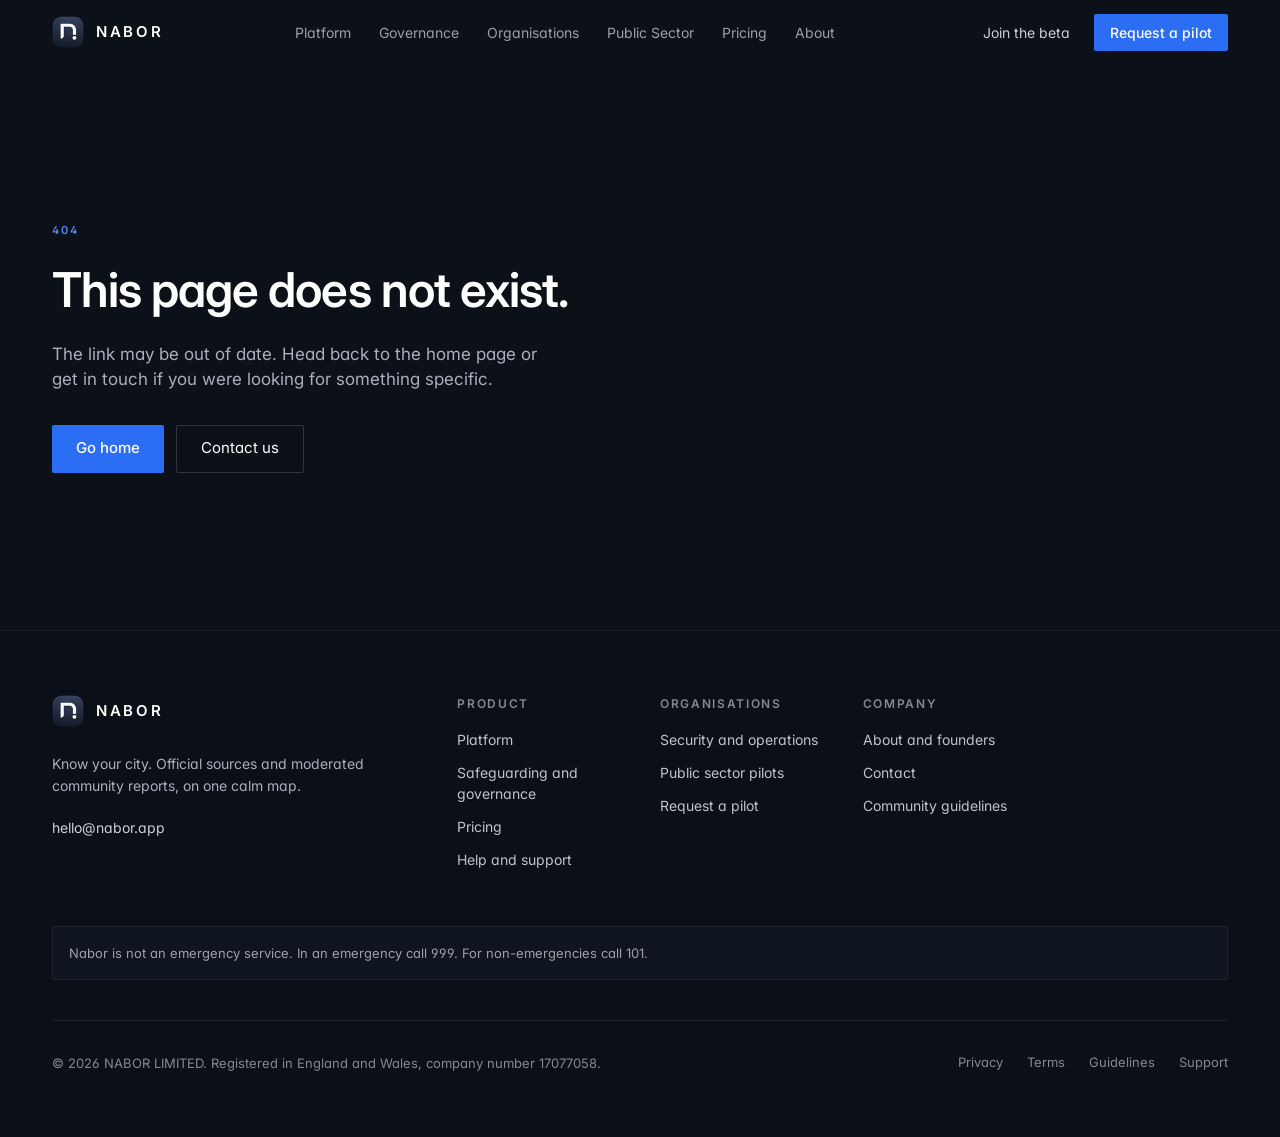
==== index.html @ 68f24651 "Publish site 2026-10-27T19:50Z from nabor-city 1249fc4" ====
<!DOCTYPE html>
<html lang="en-GB" class="dark">
  <head>
    <meta charset="UTF-8" />
    <meta name="viewport" content="width=device-width, initial-scale=1.0, viewport-fit=cover" />
    <meta name="theme-color" content="#0B0F17" />
    <title>Nabor | Know Your City</title>
    <meta name="description" content="Nabor brings official London sources and moderated community reports into one calm, location-based map, with the source and status of every incident shown." />
    <link rel="canonical" href="https://nabor.app/" />

    <meta property="og:site_name" content="Nabor" />
    <meta property="og:title" content="Nabor | Know Your City" />
    <meta property="og:description" content="What is happening near you, from sources you can check. Launching in London." />
    <meta property="og:type" content="website" />
    <meta property="og:url" content="https://nabor.app/" />
    <meta property="og:image" content="https://nabor.app/opengraph.jpg" />
    <meta property="og:image:width" content="1200" />
    <meta property="og:image:height" content="630" />
    <meta property="og:locale" content="en_GB" />
    <meta name="twitter:card" content="summary_large_image" />
    <meta name="twitter:title" content="Nabor | Know Your City" />
    <meta name="twitter:description" content="What is happening near you, from sources you can check. Launching in London." />
    <meta name="twitter:image" content="https://nabor.app/opengraph.jpg" />

    <link rel="icon" type="image/png" href="/favicon.png" />
    <link rel="apple-touch-icon" href="/apple-touch-icon.png" />
    <link rel="preconnect" href="https://fonts.googleapis.com" />
    <link rel="preconnect" href="https://fonts.gstatic.com" crossorigin />
    <link href="https://fonts.googleapis.com/css2?family=Inter:wght@300;400;500;600;700&display=swap" rel="stylesheet" />
    <link rel="preload" as="image" href="/images/hero-2400.webp" type="image/webp" media="(min-width: 1024px)" />
    <link rel="preload" as="image" href="/images/hero-1280.webp" type="image/webp" media="(max-width: 1023px)" />
    <script type="application/ld+json">
      {
        "@context": "https://schema.org",
        "@type": "Organization",
        "name": "NABOR LIMITED",
        "alternateName": "Nabor",
        "url": "https://nabor.app/",
        "logo": "https://nabor.app/images/logo-512.png",
        "email": "hello@nabor.app",
        "address": { "@type": "PostalAddress", "addressCountry": "GB" }
      }
    </script>
    <script type="module" crossorigin src="/assets/index-B4WLYicF.js"></script>
    <link rel="stylesheet" crossorigin href="/assets/index-CmeG91Sp.css">
  </head>
  <body>
    <div id="root"></div>
    <noscript>Nabor needs JavaScript to display this site. Contact us at hello@nabor.app.</noscript>
  </body>
</html>
---- assets/index-CmeG91Sp.css ----
@layer properties{@supports (((-webkit-hyphens:none)) and (not (margin-trim:inline))) or ((-moz-orient:inline) and (not (color:rgb(from red r g b)))){*,:before,:after,::backdrop{--tw-translate-x:0;--tw-translate-y:0;--tw-translate-z:0;--tw-rotate-x:initial;--tw-rotate-y:initial;--tw-rotate-z:initial;--tw-skew-x:initial;--tw-skew-y:initial;--tw-scroll-snap-strictness:proximity;--tw-space-y-reverse:0;--tw-space-x-reverse:0;--tw-divide-y-reverse:0;--tw-border-style:solid;--tw-gradient-position:initial;--tw-gradient-from:#0000;--tw-gradient-via:#0000;--tw-gradient-to:#0000;--tw-gradient-stops:initial;--tw-gradient-via-stops:initial;--tw-gradient-from-position:0%;--tw-gradient-via-position:50%;--tw-gradient-to-position:100%;--tw-leading:initial;--tw-font-weight:initial;--tw-tracking:initial;--tw-ordinal:initial;--tw-slashed-zero:initial;--tw-numeric-figure:initial;--tw-numeric-spacing:initial;--tw-numeric-fraction:initial;--tw-shadow:0 0 #0000;--tw-shadow-color:initial;--tw-shadow-alpha:100%;--tw-inset-shadow:0 0 #0000;--tw-inset-shadow-color:initial;--tw-inset-shadow-alpha:100%;--tw-ring-color:initial;--tw-ring-shadow:0 0 #0000;--tw-inset-ring-color:initial;--tw-inset-ring-shadow:0 0 #0000;--tw-ring-inset:initial;--tw-ring-offset-width:0px;--tw-ring-offset-color:#fff;--tw-ring-offset-shadow:0 0 #0000;--tw-outline-style:solid;--tw-blur:initial;--tw-brightness:initial;--tw-contrast:initial;--tw-grayscale:initial;--tw-hue-rotate:initial;--tw-invert:initial;--tw-opacity:initial;--tw-saturate:initial;--tw-sepia:initial;--tw-drop-shadow:initial;--tw-drop-shadow-color:initial;--tw-drop-shadow-alpha:100%;--tw-drop-shadow-size:initial;--tw-backdrop-blur:initial;--tw-backdrop-brightness:initial;--tw-backdrop-contrast:initial;--tw-backdrop-grayscale:initial;--tw-backdrop-hue-rotate:initial;--tw-backdrop-invert:initial;--tw-backdrop-opacity:initial;--tw-backdrop-saturate:initial;--tw-backdrop-sepia:initial;--tw-duration:initial;--tw-ease:initial;--tw-content:"";--tw-animation-delay:0s;--tw-animation-direction:normal;--tw-animation-duration:initial;--tw-animation-fill-mode:none;--tw-animation-iteration-count:1;--tw-enter-blur:0;--tw-enter-opacity:1;--tw-enter-rotate:0;--tw-enter-scale:1;--tw-enter-translate-x:0;--tw-enter-translate-y:0;--tw-exit-blur:0;--tw-exit-opacity:1;--tw-exit-rotate:0;--tw-exit-scale:1;--tw-exit-translate-x:0;--tw-exit-translate-y:0}}}@layer theme{:root,:host{--font-sans:ui-sans-serif,system-ui,sans-serif,"Apple Color Emoji","Segoe UI Emoji","Segoe UI Symbol","Noto Color Emoji";--font-mono:ui-monospace,SFMono-Regular,Menlo,Monaco,Consolas,"Liberation Mono","Courier New",monospace;--color-red-50:oklch(97.1% .013 17.38);--color-red-300:oklch(80.8% .114 19.571);--color-red-400:oklch(70.4% .191 22.216);--color-red-600:oklch(57.7% .245 27.325);--color-black:#000;--color-white:#fff;--spacing:.25rem;--container-xs:20rem;--container-sm:24rem;--container-lg:32rem;--container-xl:36rem;--container-2xl:42rem;--container-3xl:48rem;--text-xs:.75rem;--text-xs--line-height:calc(1/.75);--text-sm:.875rem;--text-sm--line-height:calc(1.25/.875);--text-base:1rem;--text-base--line-height: 1.5 ;--text-lg:1.125rem;--text-lg--line-height:calc(1.75/1.125);--font-weight-normal:400;--font-weight-medium:500;--font-weight-semibold:600;--tracking-tight:-.025em;--tracking-widest:.1em;--leading-snug:1.375;--leading-normal:1.5;--leading-relaxed:1.625;--ease-in-out:cubic-bezier(.4,0,.2,1);--animate-spin:spin 1s linear infinite;--animate-pulse:pulse 2s cubic-bezier(.4,0,.6,1)infinite;--blur-md:12px;--blur-xl:24px;--aspect-video:16/9;--default-transition-duration:.15s;--default-transition-timing-function:cubic-bezier(.4,0,.2,1);--default-font-family:var(--font-sans);--default-mono-font-family:var(--font-mono);--radius:2px;--color-border:hsl(var(--border))}}@layer base{*,:after,:before,::backdrop{box-sizing:border-box;border:0 solid;margin:0;padding:0}::file-selector-button{box-sizing:border-box;border:0 solid;margin:0;padding:0}html,:host{-webkit-text-size-adjust:100%;tab-size:4;line-height:1.5;font-family:var(--default-font-family,ui-sans-serif,system-ui,sans-serif,"Apple Color Emoji","Segoe UI Emoji","Segoe UI Symbol","Noto Color Emoji");font-feature-settings:var(--default-font-feature-settings,normal);font-variation-settings:var(--default-font-variation-settings,normal);-webkit-tap-highlight-color:transparent}hr{height:0;color:inherit;border-top-width:1px}abbr:where([title]){-webkit-text-decoration:underline dotted;text-decoration:underline dotted}h1,h2,h3,h4,h5,h6{font-size:inherit;font-weight:inherit}a{color:inherit;-webkit-text-decoration:inherit;text-decoration:inherit}b,strong{font-weight:bolder}code,kbd,samp,pre{font-family:var(--default-mono-font-family,ui-monospace,SFMono-Regular,Menlo,Monaco,Consolas,"Liberation Mono","Courier New",monospace);font-feature-settings:var(--default-mono-font-feature-settings,normal);font-variation-settings:var(--default-mono-font-variation-settings,normal);font-size:1em}small{font-size:80%}sub,sup{vertical-align:baseline;font-size:75%;line-height:0;position:relative}sub{bottom:-.25em}sup{top:-.5em}table{text-indent:0;border-color:inherit;border-collapse:collapse}:-moz-focusring{outline:auto}progress{vertical-align:baseline}summary{display:list-item}ol,ul,menu{list-style:none}img,svg,video,canvas,audio,iframe,embed,object{vertical-align:middle;display:block}img,video{max-width:100%;height:auto}button,input,select,optgroup,textarea{font:inherit;font-feature-settings:inherit;font-variation-settings:inherit;letter-spacing:inherit;color:inherit;opacity:1;background-color:#0000;border-radius:0}::file-selector-button{font:inherit;font-feature-settings:inherit;font-variation-settings:inherit;letter-spacing:inherit;color:inherit;opacity:1;background-color:#0000;border-radius:0}:where(select:is([multiple],[size])) optgroup{font-weight:bolder}:where(select:is([multiple],[size])) optgroup option{padding-inline-start:20px}::file-selector-button{margin-inline-end:4px}::placeholder{opacity:1}@supports (not ((-webkit-appearance:-apple-pay-button))) or (contain-intrinsic-size:1px){::placeholder{color:currentColor}@supports (color:color-mix(in lab,red,red)){::placeholder{color:color-mix(in oklab,currentcolor 50%,transparent)}}}textarea{resize:vertical}::-webkit-search-decoration{-webkit-appearance:none}::-webkit-date-and-time-value{min-height:1lh;text-align:inherit}::-webkit-datetime-edit{display:inline-flex}::-webkit-datetime-edit-fields-wrapper{padding:0}::-webkit-datetime-edit{padding-block:0}::-webkit-datetime-edit-year-field{padding-block:0}::-webkit-datetime-edit-month-field{padding-block:0}::-webkit-datetime-edit-day-field{padding-block:0}::-webkit-datetime-edit-hour-field{padding-block:0}::-webkit-datetime-edit-minute-field{padding-block:0}::-webkit-datetime-edit-second-field{padding-block:0}::-webkit-datetime-edit-millisecond-field{padding-block:0}::-webkit-datetime-edit-meridiem-field{padding-block:0}::-webkit-calendar-picker-indicator{line-height:1}:-moz-ui-invalid{box-shadow:none}button,input:where([type=button],[type=reset],[type=submit]){appearance:button}::file-selector-button{appearance:button}::-webkit-inner-spin-button{height:auto}::-webkit-outer-spin-button{height:auto}[hidden]:where(:not([hidden=until-found])){display:none!important}:root{--background:220 35% 7%;--foreground:0 0% 100%;--card:220 39% 12%;--card-foreground:0 0% 100%;--popover:220 39% 12%;--popover-foreground:0 0% 100%;--primary:220 89% 56%;--primary-foreground:0 0% 100%;--secondary:220 20% 18%;--secondary-foreground:0 0% 100%;--muted:220 20% 18%;--muted-foreground:220 14% 70%;--accent:220 20% 18%;--accent-foreground:0 0% 100%;--destructive:0 62.8% 30.6%;--destructive-foreground:0 0% 100%;--border:220 20% 18%;--input:220 20% 18%;--ring:220 89% 53%;--radius:2px}.dark{--background:220 35% 7%;--foreground:0 0% 100%;--card:220 39% 12%;--card-foreground:0 0% 100%;--popover:220 39% 12%;--popover-foreground:0 0% 100%;--primary:220 89% 56%;--primary-foreground:0 0% 100%;--secondary:220 20% 18%;--secondary-foreground:0 0% 100%;--muted:220 20% 18%;--muted-foreground:220 14% 70%;--accent:220 20% 18%;--accent-foreground:0 0% 100%;--destructive:0 62.8% 30.6%;--destructive-foreground:0 0% 100%;--border:220 20% 18%;--input:220 20% 18%;--ring:220 89% 53%}*{border-color:hsl(var(--border))}body{background-color:hsl(var(--background));font-family:var(--font-sans);color:hsl(var(--foreground));-webkit-font-smoothing:antialiased;-moz-osx-font-smoothing:grayscale;font-family:Inter,-apple-system,BlinkMacSystemFont,Segoe UI,Roboto,Helvetica,Arial,sans-serif}html{scroll-behavior:smooth;-webkit-text-size-adjust:100%}body{font-feature-settings:"cv11","ss01";text-rendering:optimizeLegibility}::selection{color:#fff;background:#4c8df659}:focus-visible{outline-offset:2px;outline:2px solid #4c8df6}h1,h2,h3{letter-spacing:-.02em}@media(prefers-reduced-motion:reduce){html{scroll-behavior:auto}*,:before,:after{transition-duration:.01ms!important;animation-duration:.01ms!important}}}@layer components{.shell{width:100%;max-width:1240px;margin-inline:auto;padding-inline:20px}@media(min-width:768px){.shell{padding-inline:32px}}.eyebrow{letter-spacing:.16em;text-transform:uppercase;color:#4c8df6;font-size:11px;font-weight:600;line-height:16px}.hairline{border-color:#ffffff12}.prose-legal{color:#b3bac6;font-size:15px;line-height:1.75}.prose-legal h2{color:#fff;margin-top:48px;margin-bottom:12px;scroll-margin-top:96px;font-size:20px;font-weight:600;line-height:28px}.prose-legal h3{color:#fff;margin-top:28px;margin-bottom:8px;font-size:16px;font-weight:600}.prose-legal p{margin-bottom:14px}.prose-legal ul{margin-bottom:14px;padding-left:20px;list-style:outside}.prose-legal ol{margin-bottom:14px;padding-left:20px;list-style:decimal}.prose-legal li{margin-bottom:6px;padding-left:2px}.prose-legal a{color:#7faeff;text-underline-offset:3px;text-decoration:underline}.prose-legal strong{color:#fff;font-weight:600}.prose-legal table{border-collapse:collapse;width:100%;margin:8px 0 20px;font-size:14px}.prose-legal th,.prose-legal td{text-align:left;vertical-align:top;border:1px solid #ffffff14;padding:10px 12px}.prose-legal th{color:#fff;background:#121a2a;font-weight:600}.prose-legal .not-prose p{margin-bottom:0}}@layer utilities{.\@container\/field-group{container:field-group/inline-size}.pointer-events-auto{pointer-events:auto}.pointer-events-none{pointer-events:none}.invisible{visibility:hidden}.visible{visibility:visible}.sr-only{clip-path:inset(50%);white-space:nowrap;border-width:0;width:1px;height:1px;margin:-1px;padding:0;position:absolute;overflow:hidden}.absolute{position:absolute}.fixed{position:fixed}.relative{position:relative}.static{position:static}.sticky{position:sticky}.inset-0{inset:calc(var(--spacing)*0)}.inset-x-0{inset-inline:calc(var(--spacing)*0)}.inset-y-0{inset-block:calc(var(--spacing)*0)}.-top-12{top:calc(var(--spacing)*-12)}.top-0{top:calc(var(--spacing)*0)}.top-1\.5{top:calc(var(--spacing)*1.5)}.top-1\/2{top:50%}.top-2{top:calc(var(--spacing)*2)}.top-3\.5{top:calc(var(--spacing)*3.5)}.top-4{top:calc(var(--spacing)*4)}.top-16{top:calc(var(--spacing)*16)}.top-24{top:calc(var(--spacing)*24)}.top-\[1px\]{top:1px}.top-\[50\%\]{top:50%}.top-\[60\%\]{top:60%}.top-full{top:100%}.-right-12{right:calc(var(--spacing)*-12)}.right-0{right:calc(var(--spacing)*0)}.right-1{right:calc(var(--spacing)*1)}.right-2{right:calc(var(--spacing)*2)}.right-3{right:calc(var(--spacing)*3)}.right-4{right:calc(var(--spacing)*4)}.-bottom-12{bottom:calc(var(--spacing)*-12)}.bottom-0{bottom:calc(var(--spacing)*0)}.-left-12{left:calc(var(--spacing)*-12)}.left-0{left:calc(var(--spacing)*0)}.left-1\/2{left:50%}.left-2{left:calc(var(--spacing)*2)}.left-\[50\%\]{left:50%}.z-10{z-index:10}.z-20{z-index:20}.z-50{z-index:50}.z-\[1\]{z-index:1}.z-\[100\]{z-index:100}.order-first{order:-9999}.order-last{order:9999}.col-span-2{grid-column:span 2/span 2}.\!m-0{margin:calc(var(--spacing)*0)!important}.-mx-1{margin-inline:calc(var(--spacing)*-1)}.-mx-5{margin-inline:calc(var(--spacing)*-5)}.mx-2{margin-inline:calc(var(--spacing)*2)}.mx-3\.5{margin-inline:calc(var(--spacing)*3.5)}.mx-auto{margin-inline:auto}.-my-2{margin-block:calc(var(--spacing)*-2)}.my-0{margin-block:calc(var(--spacing)*0)}.my-0\.5{margin-block:calc(var(--spacing)*.5)}.my-1{margin-block:calc(var(--spacing)*1)}.-mt-4{margin-top:calc(var(--spacing)*-4)}.mt-0\.5{margin-top:calc(var(--spacing)*.5)}.mt-1{margin-top:calc(var(--spacing)*1)}.mt-1\.5{margin-top:calc(var(--spacing)*1.5)}.mt-2{margin-top:calc(var(--spacing)*2)}.mt-3{margin-top:calc(var(--spacing)*3)}.mt-4{margin-top:calc(var(--spacing)*4)}.mt-5{margin-top:calc(var(--spacing)*5)}.mt-6{margin-top:calc(var(--spacing)*6)}.mt-7{margin-top:calc(var(--spacing)*7)}.mt-8{margin-top:calc(var(--spacing)*8)}.mt-9{margin-top:calc(var(--spacing)*9)}.mt-10{margin-top:calc(var(--spacing)*10)}.mt-12{margin-top:calc(var(--spacing)*12)}.mt-14{margin-top:calc(var(--spacing)*14)}.mt-16{margin-top:calc(var(--spacing)*16)}.mt-24{margin-top:calc(var(--spacing)*24)}.mt-\[10px\]{margin-top:10px}.mt-auto{margin-top:auto}.-mr-2{margin-right:calc(var(--spacing)*-2)}.mr-2{margin-right:calc(var(--spacing)*2)}.mb-1{margin-bottom:calc(var(--spacing)*1)}.mb-2{margin-bottom:calc(var(--spacing)*2)}.mb-3{margin-bottom:calc(var(--spacing)*3)}.mb-4{margin-bottom:calc(var(--spacing)*4)}.mb-5{margin-bottom:calc(var(--spacing)*5)}.mb-10{margin-bottom:calc(var(--spacing)*10)}.-ml-4{margin-left:calc(var(--spacing)*-4)}.-ml-px{margin-left:-1px}.ml-1{margin-left:calc(var(--spacing)*1)}.ml-4{margin-left:calc(var(--spacing)*4)}.ml-auto{margin-left:auto}.line-clamp-2{-webkit-line-clamp:2;-webkit-box-orient:vertical;display:-webkit-box;overflow:hidden}.block{display:block}.flex{display:flex}.grid{display:grid}.hidden{display:none}.inline-block{display:inline-block}.inline-flex{display:inline-flex}.table{display:table}.aspect-\[4\/5\]{aspect-ratio:4/5}.aspect-\[5\/4\]{aspect-ratio:5/4}.aspect-square{aspect-ratio:1}.aspect-video{aspect-ratio:var(--aspect-video)}.size-4{width:calc(var(--spacing)*4);height:calc(var(--spacing)*4)}.size-6{width:calc(var(--spacing)*6);height:calc(var(--spacing)*6)}.size-8{width:calc(var(--spacing)*8);height:calc(var(--spacing)*8)}.size-10{width:calc(var(--spacing)*10);height:calc(var(--spacing)*10)}.size-\[--cell-size\]{width:--cell-size;height:--cell-size}.h-1\.5{height:calc(var(--spacing)*1.5)}.h-1\/3{height:33.3333%}.h-2{height:calc(var(--spacing)*2)}.h-2\.5{height:calc(var(--spacing)*2.5)}.h-3{height:calc(var(--spacing)*3)}.h-3\.5{height:calc(var(--spacing)*3.5)}.h-4{height:calc(var(--spacing)*4)}.h-5{height:calc(var(--spacing)*5)}.h-6{height:calc(var(--spacing)*6)}.h-7{height:calc(var(--spacing)*7)}.h-8{height:calc(var(--spacing)*8)}.h-9{height:calc(var(--spacing)*9)}.h-10{height:calc(var(--spacing)*10)}.h-12{height:calc(var(--spacing)*12)}.h-16{height:calc(var(--spacing)*16)}.h-24{height:calc(var(--spacing)*24)}.h-\[--cell-size\]{height:--cell-size}.h-\[1px\]{height:1px}.h-\[40\%\]{height:40%}.h-\[720px\]{height:720px}.h-\[var\(--radix-navigation-menu-viewport-height\)\]{height:var(--radix-navigation-menu-viewport-height)}.h-\[var\(--radix-select-trigger-height\)\]{height:var(--radix-select-trigger-height)}.h-auto{height:auto}.h-full{height:100%}.h-px{height:1px}.h-svh{height:100svh}.max-h-\[--radix-context-menu-content-available-height\]{max-height:--radix-context-menu-content-available-height}.max-h-\[--radix-select-content-available-height\]{max-height:--radix-select-content-available-height}.max-h-\[300px\]{max-height:300px}.max-h-\[var\(--radix-dropdown-menu-content-available-height\)\]{max-height:var(--radix-dropdown-menu-content-available-height)}.max-h-screen{max-height:100vh}.min-h-0{min-height:calc(var(--spacing)*0)}.min-h-8{min-height:calc(var(--spacing)*8)}.min-h-9{min-height:calc(var(--spacing)*9)}.min-h-10{min-height:calc(var(--spacing)*10)}.min-h-\[60px\]{min-height:60px}.min-h-\[70vh\]{min-height:70vh}.min-h-screen{min-height:100vh}.min-h-svh{min-height:100svh}.w-0{width:calc(var(--spacing)*0)}.w-1{width:calc(var(--spacing)*1)}.w-1\.5{width:calc(var(--spacing)*1.5)}.w-2{width:calc(var(--spacing)*2)}.w-2\.5{width:calc(var(--spacing)*2.5)}.w-3{width:calc(var(--spacing)*3)}.w-3\.5{width:calc(var(--spacing)*3.5)}.w-3\/4{width:75%}.w-4{width:calc(var(--spacing)*4)}.w-5{width:calc(var(--spacing)*5)}.w-6{width:calc(var(--spacing)*6)}.w-7{width:calc(var(--spacing)*7)}.w-8{width:calc(var(--spacing)*8)}.w-9{width:calc(var(--spacing)*9)}.w-10{width:calc(var(--spacing)*10)}.w-40{width:calc(var(--spacing)*40)}.w-64{width:calc(var(--spacing)*64)}.w-72{width:calc(var(--spacing)*72)}.w-\[--cell-size\]{width:--cell-size}.w-\[1px\]{width:1px}.w-\[72\%\]{width:72%}.w-\[100px\]{width:100px}.w-\[var\(--sidebar-width\)\]{width:var(--sidebar-width)}.w-auto{width:auto}.w-fit{width:fit-content}.w-full{width:100%}.w-max{width:max-content}.w-px{width:1px}.max-w-2xl{max-width:var(--container-2xl)}.max-w-3xl{max-width:var(--container-3xl)}.max-w-\[300px\]{max-width:300px}.max-w-\[420px\]{max-width:420px}.max-w-\[var\(--skeleton-width\)\]{max-width:var(--skeleton-width)}.max-w-lg{max-width:var(--container-lg)}.max-w-max{max-width:max-content}.max-w-sm{max-width:var(--container-sm)}.max-w-xl{max-width:var(--container-xl)}.max-w-xs{max-width:var(--container-xs)}.min-w-0{min-width:calc(var(--spacing)*0)}.min-w-5{min-width:calc(var(--spacing)*5)}.min-w-8{min-width:calc(var(--spacing)*8)}.min-w-9{min-width:calc(var(--spacing)*9)}.min-w-10{min-width:calc(var(--spacing)*10)}.min-w-\[--cell-size\]{min-width:--cell-size}.min-w-\[8rem\]{min-width:8rem}.min-w-\[12rem\]{min-width:12rem}.min-w-\[var\(--radix-select-trigger-width\)\]{min-width:var(--radix-select-trigger-width)}.flex-1{flex:1}.shrink-0{flex-shrink:0}.flex-grow,.grow{flex-grow:1}.grow-0{flex-grow:0}.basis-full{flex-basis:100%}.caption-bottom{caption-side:bottom}.border-collapse{border-collapse:collapse}.origin-\[--radix-context-menu-content-transform-origin\]{transform-origin:--radix-context-menu-content-transform-origin}.origin-\[--radix-dropdown-menu-content-transform-origin\]{transform-origin:--radix-dropdown-menu-content-transform-origin}.origin-\[--radix-hover-card-content-transform-origin\]{transform-origin:--radix-hover-card-content-transform-origin}.origin-\[--radix-menubar-content-transform-origin\]{transform-origin:--radix-menubar-content-transform-origin}.origin-\[--radix-popover-content-transform-origin\]{transform-origin:--radix-popover-content-transform-origin}.origin-\[--radix-select-content-transform-origin\]{transform-origin:--radix-select-content-transform-origin}.origin-\[--radix-tooltip-content-transform-origin\]{transform-origin:--radix-tooltip-content-transform-origin}.-translate-x-1\/2{--tw-translate-x: -50% ;translate:var(--tw-translate-x)var(--tw-translate-y)}.-translate-x-px{--tw-translate-x:-1px;translate:var(--tw-translate-x)var(--tw-translate-y)}.translate-x-\[-50\%\]{--tw-translate-x:-50%;translate:var(--tw-translate-x)var(--tw-translate-y)}.translate-x-px{--tw-translate-x:1px;translate:var(--tw-translate-x)var(--tw-translate-y)}.-translate-y-1\/2{--tw-translate-y: -50% ;translate:var(--tw-translate-x)var(--tw-translate-y)}.translate-y-\[-50\%\]{--tw-translate-y:-50%;translate:var(--tw-translate-x)var(--tw-translate-y)}.rotate-45{rotate:45deg}.rotate-90{rotate:90deg}.transform{transform:var(--tw-rotate-x,)var(--tw-rotate-y,)var(--tw-rotate-z,)var(--tw-skew-x,)var(--tw-skew-y,)}.animate-caret-blink{animation:1.25s ease-out infinite caret-blink}.animate-in{animation:enter var(--tw-animation-duration,var(--tw-duration,.15s))var(--tw-ease,ease)var(--tw-animation-delay,0s)var(--tw-animation-iteration-count,1)var(--tw-animation-direction,normal)var(--tw-animation-fill-mode,none)}.animate-pulse{animation:var(--animate-pulse)}.animate-spin{animation:var(--animate-spin)}.cursor-default{cursor:default}.cursor-pointer{cursor:pointer}.cursor-text{cursor:text}.touch-none{touch-action:none}.resize-none{resize:none}.snap-x{scroll-snap-type:x var(--tw-scroll-snap-strictness)}.snap-mandatory{--tw-scroll-snap-strictness:mandatory}.snap-center{scroll-snap-align:center}.scroll-mt-16{scroll-margin-top:calc(var(--spacing)*16)}.scroll-mt-24{scroll-margin-top:calc(var(--spacing)*24)}.list-disc{list-style-type:disc}.list-none{list-style-type:none}.appearance-none{appearance:none}.grid-cols-2{grid-template-columns:repeat(2,minmax(0,1fr))}.flex-col{flex-direction:column}.flex-col-reverse{flex-direction:column-reverse}.flex-row{flex-direction:row}.flex-wrap{flex-wrap:wrap}.place-content-center{place-content:center}.items-baseline{align-items:baseline}.items-center{align-items:center}.items-end{align-items:flex-end}.items-start{align-items:flex-start}.items-stretch{align-items:stretch}.justify-between{justify-content:space-between}.justify-center{justify-content:center}.justify-end{justify-content:flex-end}.justify-start{justify-content:flex-start}.gap-1{gap:calc(var(--spacing)*1)}.gap-1\.5{gap:calc(var(--spacing)*1.5)}.gap-2{gap:calc(var(--spacing)*2)}.gap-2\.5{gap:calc(var(--spacing)*2.5)}.gap-3{gap:calc(var(--spacing)*3)}.gap-4{gap:calc(var(--spacing)*4)}.gap-6{gap:calc(var(--spacing)*6)}.gap-7{gap:calc(var(--spacing)*7)}.gap-10{gap:calc(var(--spacing)*10)}.gap-12{gap:calc(var(--spacing)*12)}.gap-px{gap:1px}:where(.space-y-1\.5>:not(:last-child)){--tw-space-y-reverse:0;margin-block-start:calc(calc(var(--spacing)*1.5)*var(--tw-space-y-reverse));margin-block-end:calc(calc(var(--spacing)*1.5)*calc(1 - var(--tw-space-y-reverse)))}:where(.space-y-2>:not(:last-child)){--tw-space-y-reverse:0;margin-block-start:calc(calc(var(--spacing)*2)*var(--tw-space-y-reverse));margin-block-end:calc(calc(var(--spacing)*2)*calc(1 - var(--tw-space-y-reverse)))}:where(.space-y-3>:not(:last-child)){--tw-space-y-reverse:0;margin-block-start:calc(calc(var(--spacing)*3)*var(--tw-space-y-reverse));margin-block-end:calc(calc(var(--spacing)*3)*calc(1 - var(--tw-space-y-reverse)))}:where(.space-y-4>:not(:last-child)){--tw-space-y-reverse:0;margin-block-start:calc(calc(var(--spacing)*4)*var(--tw-space-y-reverse));margin-block-end:calc(calc(var(--spacing)*4)*calc(1 - var(--tw-space-y-reverse)))}:where(.space-y-5>:not(:last-child)){--tw-space-y-reverse:0;margin-block-start:calc(calc(var(--spacing)*5)*var(--tw-space-y-reverse));margin-block-end:calc(calc(var(--spacing)*5)*calc(1 - var(--tw-space-y-reverse)))}:where(.space-y-8>:not(:last-child)){--tw-space-y-reverse:0;margin-block-start:calc(calc(var(--spacing)*8)*var(--tw-space-y-reverse));margin-block-end:calc(calc(var(--spacing)*8)*calc(1 - var(--tw-space-y-reverse)))}:where(.space-y-20>:not(:last-child)){--tw-space-y-reverse:0;margin-block-start:calc(calc(var(--spacing)*20)*var(--tw-space-y-reverse));margin-block-end:calc(calc(var(--spacing)*20)*calc(1 - var(--tw-space-y-reverse)))}.gap-x-6{column-gap:calc(var(--spacing)*6)}:where(.space-x-1>:not(:last-child)){--tw-space-x-reverse:0;margin-inline-start:calc(calc(var(--spacing)*1)*var(--tw-space-x-reverse));margin-inline-end:calc(calc(var(--spacing)*1)*calc(1 - var(--tw-space-x-reverse)))}:where(.space-x-4>:not(:last-child)){--tw-space-x-reverse:0;margin-inline-start:calc(calc(var(--spacing)*4)*var(--tw-space-x-reverse));margin-inline-end:calc(calc(var(--spacing)*4)*calc(1 - var(--tw-space-x-reverse)))}.gap-y-2{row-gap:calc(var(--spacing)*2)}:where(.divide-y>:not(:last-child)){--tw-divide-y-reverse:0;border-bottom-style:var(--tw-border-style);border-top-style:var(--tw-border-style);border-top-width:calc(1px*var(--tw-divide-y-reverse));border-bottom-width:calc(1px*calc(1 - var(--tw-divide-y-reverse)))}:where(.divide-white\/\[0\.07\]>:not(:last-child)){border-color:#ffffff12}@supports (color:color-mix(in lab,red,red)){:where(.divide-white\/\[0\.07\]>:not(:last-child)){border-color:color-mix(in oklab,var(--color-white)7%,transparent)}}.self-stretch{align-self:stretch}.overflow-auto{overflow:auto}.overflow-hidden{overflow:hidden}.overflow-x-auto{overflow-x:auto}.overflow-x-hidden{overflow-x:hidden}.overflow-y-auto{overflow-y:auto}.rounded-\[2px\]{border-radius:2px}.rounded-\[36px\]{border-radius:36px}.rounded-\[44px\]{border-radius:44px}.rounded-\[calc\(var\(--radius\)-5px\)\]{border-radius:calc(var(--radius) - 5px)}.rounded-\[inherit\]{border-radius:inherit}.rounded-full{border-radius:3.40282e38px}.rounded-lg,.rounded-md{border-radius:2px}.rounded-none{border-radius:0}.rounded-sm,.rounded-xl{border-radius:2px}.rounded-t-\[10px\]{border-top-left-radius:10px;border-top-right-radius:10px}.rounded-l-md{border-top-left-radius:2px;border-bottom-left-radius:2px}.rounded-tl-sm{border-top-left-radius:2px}.rounded-r-md{border-top-right-radius:2px;border-bottom-right-radius:2px}.border{border-style:var(--tw-border-style);border-width:1px}.border-0{border-style:var(--tw-border-style);border-width:0}.border-2{border-style:var(--tw-border-style);border-width:2px}.border-\[1\.5px\]{border-style:var(--tw-border-style);border-width:1.5px}.border-y{border-block-style:var(--tw-border-style);border-block-width:1px}.border-t{border-top-style:var(--tw-border-style);border-top-width:1px}.border-t-2{border-top-style:var(--tw-border-style);border-top-width:2px}.border-r{border-right-style:var(--tw-border-style);border-right-width:1px}.border-b{border-bottom-style:var(--tw-border-style);border-bottom-width:1px}.border-l{border-left-style:var(--tw-border-style);border-left-width:1px}.border-dashed{--tw-border-style:dashed;border-style:dashed}.\[border-color\:var\(--badge-outline\)\]{border-color:var(--badge-outline)}.\[border-color\:var\(--button-outline\)\]{border-color:var(--button-outline)}.border-\[\#8AB4FF\]{border-color:#8ab4ff}.border-\[\#A78BFA\]{border-color:#a78bfa}.border-\[\#E5484D\]\/25{border-color:#e5484d40}.border-\[--color-border\]{border-color:--color-border}.border-border,.border-border\/50{border-color:hsl(var(--border))}@supports (color:color-mix(in lab,red,red)){.border-border\/50{border-color:color-mix(in oklab,hsl(var(--border))50%,transparent)}}.border-destructive,.border-destructive\/50{border-color:hsl(var(--destructive))}@supports (color:color-mix(in lab,red,red)){.border-destructive\/50{border-color:color-mix(in oklab,hsl(var(--destructive))50%,transparent)}}.border-input{border-color:hsl(var(--input))}.border-primary,.border-primary\/50{border-color:hsl(var(--primary))}@supports (color:color-mix(in lab,red,red)){.border-primary\/50{border-color:color-mix(in oklab,hsl(var(--primary))50%,transparent)}}.border-signal{border-color:#4c8df6}.border-signal\/40{border-color:#4c8df666}.border-signal\/50{border-color:#4c8df680}.border-transparent{border-color:#0000}.border-white\/10{border-color:#ffffff1a}@supports (color:color-mix(in lab,red,red)){.border-white\/10{border-color:color-mix(in oklab,var(--color-white)10%,transparent)}}.border-white\/15{border-color:#ffffff26}@supports (color:color-mix(in lab,red,red)){.border-white\/15{border-color:color-mix(in oklab,var(--color-white)15%,transparent)}}.border-white\/\[0\.06\]{border-color:#ffffff0f}@supports (color:color-mix(in lab,red,red)){.border-white\/\[0\.06\]{border-color:color-mix(in oklab,var(--color-white)6%,transparent)}}.border-white\/\[0\.07\]{border-color:#ffffff12}@supports (color:color-mix(in lab,red,red)){.border-white\/\[0\.07\]{border-color:color-mix(in oklab,var(--color-white)7%,transparent)}}.border-white\/\[0\.08\]{border-color:#ffffff14}@supports (color:color-mix(in lab,red,red)){.border-white\/\[0\.08\]{border-color:color-mix(in oklab,var(--color-white)8%,transparent)}}.border-t-transparent{border-top-color:#0000}.border-l-transparent{border-left-color:#0000}.bg-\[\#0B0F17\]{background-color:#0b0f17}.bg-\[\#0B0F17\]\/80{background-color:#0b0f17cc}.bg-\[\#0B0F17\]\/90{background-color:#0b0f17e6}.bg-\[\#05070B\]{background-color:#05070b}.bg-\[\#E5484D\]\/\[0\.06\]{background-color:#e5484d0f}.bg-\[--color-bg\]{background-color:--color-bg}.bg-accent{background-color:hsl(var(--accent))}.bg-background{background-color:hsl(var(--background))}.bg-black\/80{background-color:#000c}@supports (color:color-mix(in lab,red,red)){.bg-black\/80{background-color:color-mix(in oklab,var(--color-black)80%,transparent)}}.bg-border{background-color:hsl(var(--border))}.bg-card{background-color:hsl(var(--card))}.bg-destructive{background-color:hsl(var(--destructive))}.bg-foreground{background-color:hsl(var(--foreground))}.bg-ink{background-color:#0b0f17}.bg-input{background-color:hsl(var(--input))}.bg-muted,.bg-muted\/50{background-color:hsl(var(--muted))}@supports (color:color-mix(in lab,red,red)){.bg-muted\/50{background-color:color-mix(in oklab,hsl(var(--muted))50%,transparent)}}.bg-popover{background-color:hsl(var(--popover))}.bg-primary,.bg-primary\/10{background-color:hsl(var(--primary))}@supports (color:color-mix(in lab,red,red)){.bg-primary\/10{background-color:color-mix(in oklab,hsl(var(--primary))10%,transparent)}}.bg-primary\/20{background-color:hsl(var(--primary))}@supports (color:color-mix(in lab,red,red)){.bg-primary\/20{background-color:color-mix(in oklab,hsl(var(--primary))20%,transparent)}}.bg-secondary{background-color:hsl(var(--secondary))}.bg-signal{background-color:#4c8df6}.bg-signal\/15{background-color:#4c8df626}.bg-surface{background-color:#121a2a}.bg-surface\/40{background-color:#121a2a66}.bg-surface\/50{background-color:#121a2a80}.bg-transparent{background-color:#0000}.bg-white{background-color:var(--color-white)}.bg-white\/\[0\.07\]{background-color:#ffffff12}@supports (color:color-mix(in lab,red,red)){.bg-white\/\[0\.07\]{background-color:color-mix(in oklab,var(--color-white)7%,transparent)}}.bg-gradient-to-b{--tw-gradient-position:to bottom in oklab;background-image:linear-gradient(var(--tw-gradient-stops))}.bg-gradient-to-t{--tw-gradient-position:to top in oklab;background-image:linear-gradient(var(--tw-gradient-stops))}.from-\[\#0B0F17\]{--tw-gradient-from:#0b0f17;--tw-gradient-stops:var(--tw-gradient-via-stops,var(--tw-gradient-position),var(--tw-gradient-from)var(--tw-gradient-from-position),var(--tw-gradient-to)var(--tw-gradient-to-position))}.from-\[\#0B0F17\]\/70{--tw-gradient-from:oklab(16.8281% -.00191803 -.0179601/.7);--tw-gradient-stops:var(--tw-gradient-via-stops,var(--tw-gradient-position),var(--tw-gradient-from)var(--tw-gradient-from-position),var(--tw-gradient-to)var(--tw-gradient-to-position))}.from-\[\#0B0F17\]\/80{--tw-gradient-from:oklab(16.8281% -.00191803 -.0179601/.8);--tw-gradient-stops:var(--tw-gradient-via-stops,var(--tw-gradient-position),var(--tw-gradient-from)var(--tw-gradient-from-position),var(--tw-gradient-to)var(--tw-gradient-to-position))}.via-\[\#0B0F17\]\/85{--tw-gradient-via:oklab(16.8281% -.00191803 -.0179601/.85);--tw-gradient-via-stops:var(--tw-gradient-position),var(--tw-gradient-from)var(--tw-gradient-from-position),var(--tw-gradient-via)var(--tw-gradient-via-position),var(--tw-gradient-to)var(--tw-gradient-to-position);--tw-gradient-stops:var(--tw-gradient-via-stops)}.to-transparent{--tw-gradient-to:transparent;--tw-gradient-stops:var(--tw-gradient-via-stops,var(--tw-gradient-position),var(--tw-gradient-from)var(--tw-gradient-from-position),var(--tw-gradient-to)var(--tw-gradient-to-position))}.fill-current{fill:currentColor}.fill-primary{fill:hsl(var(--primary))}.object-cover{object-fit:cover}.object-\[50\%_35\%\]{object-position:50% 35%}.object-top{object-position:top}.p-0{padding:calc(var(--spacing)*0)}.p-1{padding:calc(var(--spacing)*1)}.p-2{padding:calc(var(--spacing)*2)}.p-3{padding:calc(var(--spacing)*3)}.p-4{padding:calc(var(--spacing)*4)}.p-5{padding:calc(var(--spacing)*5)}.p-6{padding:calc(var(--spacing)*6)}.p-7{padding:calc(var(--spacing)*7)}.p-8{padding:calc(var(--spacing)*8)}.p-\[1px\]{padding:1px}.p-\[9px\]{padding:9px}.px-1{padding-inline:calc(var(--spacing)*1)}.px-1\.5{padding-inline:calc(var(--spacing)*1.5)}.px-2{padding-inline:calc(var(--spacing)*2)}.px-2\.5{padding-inline:calc(var(--spacing)*2.5)}.px-3{padding-inline:calc(var(--spacing)*3)}.px-4{padding-inline:calc(var(--spacing)*4)}.px-5{padding-inline:calc(var(--spacing)*5)}.px-6{padding-inline:calc(var(--spacing)*6)}.px-8{padding-inline:calc(var(--spacing)*8)}.px-\[--cell-size\]{padding-inline:--cell-size}.py-0\.5{padding-block:calc(var(--spacing)*.5)}.py-1{padding-block:calc(var(--spacing)*1)}.py-1\.5{padding-block:calc(var(--spacing)*1.5)}.py-2{padding-block:calc(var(--spacing)*2)}.py-3{padding-block:calc(var(--spacing)*3)}.py-4{padding-block:calc(var(--spacing)*4)}.py-6{padding-block:calc(var(--spacing)*6)}.py-16{padding-block:calc(var(--spacing)*16)}.py-20{padding-block:calc(var(--spacing)*20)}.py-24{padding-block:calc(var(--spacing)*24)}.pt-0{padding-top:calc(var(--spacing)*0)}.pt-2{padding-top:calc(var(--spacing)*2)}.pt-3{padding-top:calc(var(--spacing)*3)}.pt-4{padding-top:calc(var(--spacing)*4)}.pt-8{padding-top:calc(var(--spacing)*8)}.pt-16{padding-top:calc(var(--spacing)*16)}.pt-28{padding-top:calc(var(--spacing)*28)}.pt-32{padding-top:calc(var(--spacing)*32)}.pr-1{padding-right:calc(var(--spacing)*1)}.pr-2{padding-right:calc(var(--spacing)*2)}.pr-2\.5{padding-right:calc(var(--spacing)*2.5)}.pr-3{padding-right:calc(var(--spacing)*3)}.pr-8{padding-right:calc(var(--spacing)*8)}.pb-3{padding-bottom:calc(var(--spacing)*3)}.pb-4{padding-bottom:calc(var(--spacing)*4)}.pb-16{padding-bottom:calc(var(--spacing)*16)}.pb-24{padding-bottom:calc(var(--spacing)*24)}.pl-2{padding-left:calc(var(--spacing)*2)}.pl-2\.5{padding-left:calc(var(--spacing)*2.5)}.pl-3{padding-left:calc(var(--spacing)*3)}.pl-4{padding-left:calc(var(--spacing)*4)}.pl-8{padding-left:calc(var(--spacing)*8)}.text-center{text-align:center}.text-left{text-align:left}.text-right{text-align:right}.align-middle{vertical-align:middle}.font-mono{font-family:var(--font-mono)}.font-sans{font-family:var(--font-sans)}.text-base{font-size:var(--text-base);line-height:var(--tw-leading,var(--text-base--line-height))}.text-lg{font-size:var(--text-lg);line-height:var(--tw-leading,var(--text-lg--line-height))}.text-sm{font-size:var(--text-sm);line-height:var(--tw-leading,var(--text-sm--line-height))}.text-sm\/relaxed{font-size:var(--text-sm);line-height:var(--leading-relaxed)}.text-xs{font-size:var(--text-xs);line-height:var(--tw-leading,var(--text-xs--line-height))}.text-\[0\.8rem\]{font-size:.8rem}.text-\[10px\]{font-size:10px}.text-\[11px\]{font-size:11px}.text-\[12px\]{font-size:12px}.text-\[13px\]{font-size:13px}.text-\[14px\]{font-size:14px}.text-\[15px\]{font-size:15px}.text-\[16px\]{font-size:16px}.text-\[17px\]{font-size:17px}.text-\[18px\]{font-size:18px}.text-\[20px\]{font-size:20px}.text-\[22px\]{font-size:22px}.text-\[28px\]{font-size:28px}.text-\[30px\]{font-size:30px}.text-\[34px\]{font-size:34px}.text-\[36px\]{font-size:36px}.text-\[40px\]{font-size:40px}.leading-\[20px\]{--tw-leading:20px;line-height:20px}.leading-\[22px\]{--tw-leading:22px;line-height:22px}.leading-\[24px\]{--tw-leading:24px;line-height:24px}.leading-\[25px\]{--tw-leading:25px;line-height:25px}.leading-\[26px\]{--tw-leading:26px;line-height:26px}.leading-\[27px\]{--tw-leading:27px;line-height:27px}.leading-\[28px\]{--tw-leading:28px;line-height:28px}.leading-\[34px\]{--tw-leading:34px;line-height:34px}.leading-\[36px\]{--tw-leading:36px;line-height:36px}.leading-\[40px\]{--tw-leading:40px;line-height:40px}.leading-\[42px\]{--tw-leading:42px;line-height:42px}.leading-none{--tw-leading:1;line-height:1}.leading-normal{--tw-leading:var(--leading-normal);line-height:var(--leading-normal)}.leading-snug{--tw-leading:var(--leading-snug);line-height:var(--leading-snug)}.font-medium{--tw-font-weight:var(--font-weight-medium);font-weight:var(--font-weight-medium)}.font-normal{--tw-font-weight:var(--font-weight-normal);font-weight:var(--font-weight-normal)}.font-semibold{--tw-font-weight:var(--font-weight-semibold);font-weight:var(--font-weight-semibold)}.tracking-\[0\.12em\]{--tw-tracking:.12em;letter-spacing:.12em}.tracking-\[0\.14em\]{--tw-tracking:.14em;letter-spacing:.14em}.tracking-\[0\.18em\]{--tw-tracking:.18em;letter-spacing:.18em}.tracking-tight{--tw-tracking:var(--tracking-tight);letter-spacing:var(--tracking-tight)}.tracking-widest{--tw-tracking:var(--tracking-widest);letter-spacing:var(--tracking-widest)}.text-balance{text-wrap:balance}.break-words{overflow-wrap:break-word}.whitespace-nowrap{white-space:nowrap}.text-\[\#0B0F17\]{color:#0b0f17}.text-\[\#FF6B6F\]{color:#ff6b6f}.text-\[\#FF8A8D\]{color:#ff8a8d}.text-accent-foreground{color:hsl(var(--accent-foreground))}.text-card-foreground{color:hsl(var(--card-foreground))}.text-current{color:currentColor}.text-destructive{color:hsl(var(--destructive))}.text-destructive-foreground{color:hsl(var(--destructive-foreground))}.text-foreground,.text-foreground\/50{color:hsl(var(--foreground))}@supports (color:color-mix(in lab,red,red)){.text-foreground\/50{color:color-mix(in oklab,hsl(var(--foreground))50%,transparent)}}.text-muted-foreground{color:hsl(var(--muted-foreground))}.text-popover-foreground{color:hsl(var(--popover-foreground))}.text-primary{color:hsl(var(--primary))}.text-primary-foreground{color:hsl(var(--primary-foreground))}.text-secondary-foreground{color:hsl(var(--secondary-foreground))}.text-signal{color:#4c8df6}.text-white{color:var(--color-white)}.text-white\/40{color:#fff6}@supports (color:color-mix(in lab,red,red)){.text-white\/40{color:color-mix(in oklab,var(--color-white)40%,transparent)}}.text-white\/45{color:#ffffff73}@supports (color:color-mix(in lab,red,red)){.text-white\/45{color:color-mix(in oklab,var(--color-white)45%,transparent)}}.text-white\/50{color:#ffffff80}@supports (color:color-mix(in lab,red,red)){.text-white\/50{color:color-mix(in oklab,var(--color-white)50%,transparent)}}.text-white\/55{color:#ffffff8c}@supports (color:color-mix(in lab,red,red)){.text-white\/55{color:color-mix(in oklab,var(--color-white)55%,transparent)}}.text-white\/60{color:#fff9}@supports (color:color-mix(in lab,red,red)){.text-white\/60{color:color-mix(in oklab,var(--color-white)60%,transparent)}}.text-white\/70{color:#ffffffb3}@supports (color:color-mix(in lab,red,red)){.text-white\/70{color:color-mix(in oklab,var(--color-white)70%,transparent)}}.text-white\/75{color:#ffffffbf}@supports (color:color-mix(in lab,red,red)){.text-white\/75{color:color-mix(in oklab,var(--color-white)75%,transparent)}}.text-white\/80{color:#fffc}@supports (color:color-mix(in lab,red,red)){.text-white\/80{color:color-mix(in oklab,var(--color-white)80%,transparent)}}.text-white\/85{color:#ffffffd9}@supports (color:color-mix(in lab,red,red)){.text-white\/85{color:color-mix(in oklab,var(--color-white)85%,transparent)}}.uppercase{text-transform:uppercase}.tabular-nums{--tw-numeric-spacing:tabular-nums;font-variant-numeric:var(--tw-ordinal,)var(--tw-slashed-zero,)var(--tw-numeric-figure,)var(--tw-numeric-spacing,)var(--tw-numeric-fraction,)}.underline{text-decoration-line:underline}.underline-offset-2{text-underline-offset:2px}.underline-offset-4{text-underline-offset:4px}.opacity-0{opacity:0}.opacity-50{opacity:.5}.opacity-60{opacity:.6}.opacity-70{opacity:.7}.opacity-90{opacity:.9}.opacity-\[0\.35\]{opacity:.35}.shadow{--tw-shadow:0 1px 3px 0 var(--tw-shadow-color,#0000001a),0 1px 2px -1px var(--tw-shadow-color,#0000001a);box-shadow:var(--tw-inset-shadow),var(--tw-inset-ring-shadow),var(--tw-ring-offset-shadow),var(--tw-ring-shadow),var(--tw-shadow)}.shadow-\[0_0_0_1px_hsl\(var\(--sidebar-border\)\)\]{--tw-shadow:0 0 0 1px var(--tw-shadow-color,hsl(var(--sidebar-border)));box-shadow:var(--tw-inset-shadow),var(--tw-inset-ring-shadow),var(--tw-ring-offset-shadow),var(--tw-ring-shadow),var(--tw-shadow)}.shadow-lg{--tw-shadow:0 10px 15px -3px var(--tw-shadow-color,#0000001a),0 4px 6px -4px var(--tw-shadow-color,#0000001a);box-shadow:var(--tw-inset-shadow),var(--tw-inset-ring-shadow),var(--tw-ring-offset-shadow),var(--tw-ring-shadow),var(--tw-shadow)}.shadow-md{--tw-shadow:0 4px 6px -1px var(--tw-shadow-color,#0000001a),0 2px 4px -2px var(--tw-shadow-color,#0000001a);box-shadow:var(--tw-inset-shadow),var(--tw-inset-ring-shadow),var(--tw-ring-offset-shadow),var(--tw-ring-shadow),var(--tw-shadow)}.shadow-none{--tw-shadow:0 0 #0000;box-shadow:var(--tw-inset-shadow),var(--tw-inset-ring-shadow),var(--tw-ring-offset-shadow),var(--tw-ring-shadow),var(--tw-shadow)}.shadow-sm{--tw-shadow:0 1px 3px 0 var(--tw-shadow-color,#0000001a),0 1px 2px -1px var(--tw-shadow-color,#0000001a);box-shadow:var(--tw-inset-shadow),var(--tw-inset-ring-shadow),var(--tw-ring-offset-shadow),var(--tw-ring-shadow),var(--tw-shadow)}.shadow-xl{--tw-shadow:0 20px 25px -5px var(--tw-shadow-color,#0000001a),0 8px 10px -6px var(--tw-shadow-color,#0000001a);box-shadow:var(--tw-inset-shadow),var(--tw-inset-ring-shadow),var(--tw-ring-offset-shadow),var(--tw-ring-shadow),var(--tw-shadow)}.shadow-xs{--tw-shadow:0 1px 2px 0 var(--tw-shadow-color,#0000000d);box-shadow:var(--tw-inset-shadow),var(--tw-inset-ring-shadow),var(--tw-ring-offset-shadow),var(--tw-ring-shadow),var(--tw-shadow)}.ring-0{--tw-ring-shadow:var(--tw-ring-inset,)0 0 0 calc(0px + var(--tw-ring-offset-width))var(--tw-ring-color,currentcolor);box-shadow:var(--tw-inset-shadow),var(--tw-inset-ring-shadow),var(--tw-ring-offset-shadow),var(--tw-ring-shadow),var(--tw-shadow)}.ring-1{--tw-ring-shadow:var(--tw-ring-inset,)0 0 0 calc(1px + var(--tw-ring-offset-width))var(--tw-ring-color,currentcolor);box-shadow:var(--tw-inset-shadow),var(--tw-inset-ring-shadow),var(--tw-ring-offset-shadow),var(--tw-ring-shadow),var(--tw-shadow)}.ring-ring{--tw-ring-color:hsl(var(--ring))}.ring-white\/15{--tw-ring-color:#ffffff26}@supports (color:color-mix(in lab,red,red)){.ring-white\/15{--tw-ring-color:color-mix(in oklab,var(--color-white)15%,transparent)}}.ring-offset-background{--tw-ring-offset-color:hsl(var(--background))}.outline-hidden{--tw-outline-style:none;outline-style:none}@media(forced-colors:active){.outline-hidden{outline-offset:2px;outline:2px solid #0000}}.outline{outline-style:var(--tw-outline-style);outline-width:1px}.outline-2{outline-style:var(--tw-outline-style);outline-width:2px}.outline-offset-2{outline-offset:2px}.outline-transparent{outline-color:#0000}.brightness-\[0\.94\]{--tw-brightness:brightness(.94);filter:var(--tw-blur,)var(--tw-brightness,)var(--tw-contrast,)var(--tw-grayscale,)var(--tw-hue-rotate,)var(--tw-invert,)var(--tw-saturate,)var(--tw-sepia,)var(--tw-drop-shadow,)}.saturate-\[0\.9\]{--tw-saturate:saturate(.9);filter:var(--tw-blur,)var(--tw-brightness,)var(--tw-contrast,)var(--tw-grayscale,)var(--tw-hue-rotate,)var(--tw-invert,)var(--tw-saturate,)var(--tw-sepia,)var(--tw-drop-shadow,)}.backdrop-blur-md{--tw-backdrop-blur:blur(var(--blur-md));-webkit-backdrop-filter:var(--tw-backdrop-blur,)var(--tw-backdrop-brightness,)var(--tw-backdrop-contrast,)var(--tw-backdrop-grayscale,)var(--tw-backdrop-hue-rotate,)var(--tw-backdrop-invert,)var(--tw-backdrop-opacity,)var(--tw-backdrop-saturate,)var(--tw-backdrop-sepia,);backdrop-filter:var(--tw-backdrop-blur,)var(--tw-backdrop-brightness,)var(--tw-backdrop-contrast,)var(--tw-backdrop-grayscale,)var(--tw-backdrop-hue-rotate,)var(--tw-backdrop-invert,)var(--tw-backdrop-opacity,)var(--tw-backdrop-saturate,)var(--tw-backdrop-sepia,)}.backdrop-blur-xl{--tw-backdrop-blur:blur(var(--blur-xl));-webkit-backdrop-filter:var(--tw-backdrop-blur,)var(--tw-backdrop-brightness,)var(--tw-backdrop-contrast,)var(--tw-backdrop-grayscale,)var(--tw-backdrop-hue-rotate,)var(--tw-backdrop-invert,)var(--tw-backdrop-opacity,)var(--tw-backdrop-saturate,)var(--tw-backdrop-sepia,);backdrop-filter:var(--tw-backdrop-blur,)var(--tw-backdrop-brightness,)var(--tw-backdrop-contrast,)var(--tw-backdrop-grayscale,)var(--tw-backdrop-hue-rotate,)var(--tw-backdrop-invert,)var(--tw-backdrop-opacity,)var(--tw-backdrop-saturate,)var(--tw-backdrop-sepia,)}.transition{transition-property:color,background-color,border-color,outline-color,text-decoration-color,fill,stroke,--tw-gradient-from,--tw-gradient-via,--tw-gradient-to,opacity,box-shadow,transform,translate,scale,rotate,filter,-webkit-backdrop-filter,backdrop-filter,display,content-visibility,overlay,pointer-events;transition-timing-function:var(--tw-ease,var(--default-transition-timing-function));transition-duration:var(--tw-duration,var(--default-transition-duration))}.transition-\[color\,box-shadow\]{transition-property:color,box-shadow;transition-timing-function:var(--tw-ease,var(--default-transition-timing-function));transition-duration:var(--tw-duration,var(--default-transition-duration))}.transition-\[left\,right\,width\]{transition-property:left,right,width;transition-timing-function:var(--tw-ease,var(--default-transition-timing-function));transition-duration:var(--tw-duration,var(--default-transition-duration))}.transition-\[margin\,opacity\]{transition-property:margin,opacity;transition-timing-function:var(--tw-ease,var(--default-transition-timing-function));transition-duration:var(--tw-duration,var(--default-transition-duration))}.transition-\[width\,height\,padding\]{transition-property:width,height,padding;transition-timing-function:var(--tw-ease,var(--default-transition-timing-function));transition-duration:var(--tw-duration,var(--default-transition-duration))}.transition-\[width\]{transition-property:width;transition-timing-function:var(--tw-ease,var(--default-transition-timing-function));transition-duration:var(--tw-duration,var(--default-transition-duration))}.transition-all{transition-property:all;transition-timing-function:var(--tw-ease,var(--default-transition-timing-function));transition-duration:var(--tw-duration,var(--default-transition-duration))}.transition-colors{transition-property:color,background-color,border-color,outline-color,text-decoration-color,fill,stroke,--tw-gradient-from,--tw-gradient-via,--tw-gradient-to;transition-timing-function:var(--tw-ease,var(--default-transition-timing-function));transition-duration:var(--tw-duration,var(--default-transition-duration))}.transition-opacity{transition-property:opacity;transition-timing-function:var(--tw-ease,var(--default-transition-timing-function));transition-duration:var(--tw-duration,var(--default-transition-duration))}.transition-transform{transition-property:transform,translate,scale,rotate;transition-timing-function:var(--tw-ease,var(--default-transition-timing-function));transition-duration:var(--tw-duration,var(--default-transition-duration))}.duration-100{--tw-duration:.1s;transition-duration:.1s}.duration-200{--tw-duration:.2s;transition-duration:.2s}.duration-300{--tw-duration:.3s;transition-duration:.3s}.duration-700{--tw-duration:.7s;transition-duration:.7s}.duration-1000{--tw-duration:1s;transition-duration:1s}.ease-in-out{--tw-ease:var(--ease-in-out);transition-timing-function:var(--ease-in-out)}.ease-linear{--tw-ease:linear;transition-timing-function:linear}.fade-in-0{--tw-enter-opacity:0}.outline-none{--tw-outline-style:none;outline-style:none}.select-none{-webkit-user-select:none;user-select:none}.zoom-in-95{--tw-enter-scale:.95}.\[--cell-size\:2rem\]{--cell-size:2rem}.running{animation-play-state:running}.group-focus-within\/menu-item\:opacity-100:is(:where(.group\/menu-item):focus-within *){opacity:1}@media(hover:hover){.group-hover\:translate-x-0\.5:is(:where(.group):hover *){--tw-translate-x:calc(var(--spacing)*.5);translate:var(--tw-translate-x)var(--tw-translate-y)}.group-hover\:scale-\[1\.02\]:is(:where(.group):hover *){scale:1.02}.group-hover\:text-white:is(:where(.group):hover *){color:var(--color-white)}.group-hover\:opacity-100:is(:where(.group):hover *),.group-hover\/menu-item\:opacity-100:is(:where(.group\/menu-item):hover *){opacity:1}}.group-has-data-\[sidebar\=menu-action\]\/menu-item\:pr-8:is(:where(.group\/menu-item):has([data-sidebar=menu-action]) *){padding-right:calc(var(--spacing)*8)}.group-has-\[\[data-orientation\=horizontal\]\]\/field\:text-balance:is(:where(.group\/field):has([data-orientation=horizontal]) *){text-wrap:balance}.group-has-\[\[data-slot\=item-description\]\]\/item\:translate-y-0\.5:is(:where(.group\/item):has([data-slot=item-description]) *){--tw-translate-y:calc(var(--spacing)*.5);translate:var(--tw-translate-x)var(--tw-translate-y)}.group-has-\[\[data-slot\=item-description\]\]\/item\:self-start:is(:where(.group\/item):has([data-slot=item-description]) *){align-self:flex-start}.group-has-\[\>input\]\/input-group\:pt-2\.5:is(:where(.group\/input-group):has(>input) *){padding-top:calc(var(--spacing)*2.5)}.group-has-\[\>input\]\/input-group\:pb-2\.5:is(:where(.group\/input-group):has(>input) *){padding-bottom:calc(var(--spacing)*2.5)}.group-data-\[collapsible\=icon\]\:-mt-8:is(:where(.group)[data-collapsible=icon] *){margin-top:calc(var(--spacing)*-8)}.group-data-\[collapsible\=icon\]\:hidden:is(:where(.group)[data-collapsible=icon] *){display:none}.group-data-\[collapsible\=icon\]\:h-8\!:is(:where(.group)[data-collapsible=icon] *){height:calc(var(--spacing)*8)!important}.group-data-\[collapsible\=icon\]\:w-8\!:is(:where(.group)[data-collapsible=icon] *){width:calc(var(--spacing)*8)!important}.group-data-\[collapsible\=icon\]\:w-\[calc\(var\(--sidebar-width-icon\)\+var\(--spacing-4\)\)\]:is(:where(.group)[data-collapsible=icon] *){width:calc(var(--sidebar-width-icon) + var(--spacing-4))}.group-data-\[collapsible\=icon\]\:w-\[calc\(var\(--sidebar-width-icon\)\+var\(--spacing-4\)\+2px\)\]:is(:where(.group)[data-collapsible=icon] *){width:calc(var(--sidebar-width-icon) + var(--spacing-4) + 2px)}.group-data-\[collapsible\=icon\]\:w-\[var\(--sidebar-width-icon\)\]:is(:where(.group)[data-collapsible=icon] *){width:var(--sidebar-width-icon)}.group-data-\[collapsible\=icon\]\:overflow-hidden:is(:where(.group)[data-collapsible=icon] *){overflow:hidden}.group-data-\[collapsible\=icon\]\:p-0\!:is(:where(.group)[data-collapsible=icon] *){padding:calc(var(--spacing)*0)!important}.group-data-\[collapsible\=icon\]\:p-2\!:is(:where(.group)[data-collapsible=icon] *){padding:calc(var(--spacing)*2)!important}.group-data-\[collapsible\=icon\]\:opacity-0:is(:where(.group)[data-collapsible=icon] *){opacity:0}.group-data-\[collapsible\=offcanvas\]\:right-\[calc\(var\(--sidebar-width\)\*-1\)\]:is(:where(.group)[data-collapsible=offcanvas] *){right:calc(var(--sidebar-width)*-1)}.group-data-\[collapsible\=offcanvas\]\:left-\[calc\(var\(--sidebar-width\)\*-1\)\]:is(:where(.group)[data-collapsible=offcanvas] *){left:calc(var(--sidebar-width)*-1)}.group-data-\[collapsible\=offcanvas\]\:w-0:is(:where(.group)[data-collapsible=offcanvas] *){width:calc(var(--spacing)*0)}.group-data-\[collapsible\=offcanvas\]\:translate-x-0:is(:where(.group)[data-collapsible=offcanvas] *){--tw-translate-x:calc(var(--spacing)*0);translate:var(--tw-translate-x)var(--tw-translate-y)}.group-data-\[disabled\=true\]\/field\:opacity-50:is(:where(.group\/field)[data-disabled=true] *),.group-data-\[disabled\=true\]\/input-group\:opacity-50:is(:where(.group\/input-group)[data-disabled=true] *){opacity:.5}.group-data-\[focused\=true\]\/day\:relative:is(:where(.group\/day)[data-focused=true] *){position:relative}.group-data-\[focused\=true\]\/day\:z-10:is(:where(.group\/day)[data-focused=true] *){z-index:10}.group-data-\[focused\=true\]\/day\:border-ring:is(:where(.group\/day)[data-focused=true] *){border-color:hsl(var(--ring))}.group-data-\[focused\=true\]\/day\:ring-\[3px\]:is(:where(.group\/day)[data-focused=true] *){--tw-ring-shadow:var(--tw-ring-inset,)0 0 0 calc(3px + var(--tw-ring-offset-width))var(--tw-ring-color,currentcolor);box-shadow:var(--tw-inset-shadow),var(--tw-inset-ring-shadow),var(--tw-ring-offset-shadow),var(--tw-ring-shadow),var(--tw-shadow)}.group-data-\[focused\=true\]\/day\:ring-ring\/50:is(:where(.group\/day)[data-focused=true] *){--tw-ring-color:hsl(var(--ring))}@supports (color:color-mix(in lab,red,red)){.group-data-\[focused\=true\]\/day\:ring-ring\/50:is(:where(.group\/day)[data-focused=true] *){--tw-ring-color:color-mix(in oklab,hsl(var(--ring))50%,transparent)}}.group-data-\[side\=left\]\:-right-4:is(:where(.group)[data-side=left] *){right:calc(var(--spacing)*-4)}.group-data-\[side\=left\]\:border-r:is(:where(.group)[data-side=left] *){border-right-style:var(--tw-border-style);border-right-width:1px}.group-data-\[side\=right\]\:left-0:is(:where(.group)[data-side=right] *){left:calc(var(--spacing)*0)}.group-data-\[side\=right\]\:rotate-180:is(:where(.group)[data-side=right] *){rotate:180deg}.group-data-\[side\=right\]\:border-l:is(:where(.group)[data-side=right] *){border-left-style:var(--tw-border-style);border-left-width:1px}.group-data-\[state\=open\]\:rotate-180:is(:where(.group)[data-state=open] *){rotate:180deg}.group-data-\[variant\=floating\]\:rounded-lg:is(:where(.group)[data-variant=floating] *){border-radius:2px}.group-data-\[variant\=floating\]\:border:is(:where(.group)[data-variant=floating] *){border-style:var(--tw-border-style);border-width:1px}.group-data-\[variant\=floating\]\:shadow-sm:is(:where(.group)[data-variant=floating] *){--tw-shadow:0 1px 3px 0 var(--tw-shadow-color,#0000001a),0 1px 2px -1px var(--tw-shadow-color,#0000001a);box-shadow:var(--tw-inset-shadow),var(--tw-inset-ring-shadow),var(--tw-ring-offset-shadow),var(--tw-ring-shadow),var(--tw-shadow)}.group-data-\[variant\=outline\]\/field-group\:-mb-2:is(:where(.group\/field-group)[data-variant=outline] *){margin-bottom:calc(var(--spacing)*-2)}.group-\[\.destructive\]\:border-muted\/40:is(:where(.group).destructive *){border-color:hsl(var(--muted))}@supports (color:color-mix(in lab,red,red)){.group-\[\.destructive\]\:border-muted\/40:is(:where(.group).destructive *){border-color:color-mix(in oklab,hsl(var(--muted))40%,transparent)}}.group-\[\.destructive\]\:text-red-300:is(:where(.group).destructive *){color:var(--color-red-300)}.group-\[\.toast\]\:bg-muted:is(:where(.group).toast *){background-color:hsl(var(--muted))}.group-\[\.toast\]\:bg-primary:is(:where(.group).toast *){background-color:hsl(var(--primary))}.group-\[\.toast\]\:text-muted-foreground:is(:where(.group).toast *){color:hsl(var(--muted-foreground))}.group-\[\.toast\]\:text-primary-foreground:is(:where(.group).toast *){color:hsl(var(--primary-foreground))}.group-\[\.toaster\]\:border-border:is(:where(.group).toaster *){border-color:hsl(var(--border))}.group-\[\.toaster\]\:bg-background:is(:where(.group).toaster *){background-color:hsl(var(--background))}.group-\[\.toaster\]\:text-foreground:is(:where(.group).toaster *){color:hsl(var(--foreground))}.group-\[\.toaster\]\:shadow-lg:is(:where(.group).toaster *){--tw-shadow:0 10px 15px -3px var(--tw-shadow-color,#0000001a),0 4px 6px -4px var(--tw-shadow-color,#0000001a);box-shadow:var(--tw-inset-shadow),var(--tw-inset-ring-shadow),var(--tw-ring-offset-shadow),var(--tw-ring-shadow),var(--tw-shadow)}.peer-disabled\:cursor-not-allowed:is(:where(.peer):disabled~*){cursor:not-allowed}.peer-disabled\:opacity-70:is(:where(.peer):disabled~*){opacity:.7}.peer-data-\[size\=default\]\/menu-button\:top-1\.5:is(:where(.peer\/menu-button)[data-size=default]~*){top:calc(var(--spacing)*1.5)}.peer-data-\[size\=lg\]\/menu-button\:top-2\.5:is(:where(.peer\/menu-button)[data-size=lg]~*){top:calc(var(--spacing)*2.5)}.peer-data-\[size\=sm\]\/menu-button\:top-1:is(:where(.peer\/menu-button)[data-size=sm]~*){top:calc(var(--spacing)*1)}.selection\:bg-primary\/30 ::selection{background-color:hsl(var(--primary))}@supports (color:color-mix(in lab,red,red)){.selection\:bg-primary\/30 ::selection{background-color:color-mix(in oklab,hsl(var(--primary))30%,transparent)}}.selection\:bg-primary\/30::selection{background-color:hsl(var(--primary))}@supports (color:color-mix(in lab,red,red)){.selection\:bg-primary\/30::selection{background-color:color-mix(in oklab,hsl(var(--primary))30%,transparent)}}.selection\:text-white ::selection{color:var(--color-white)}.selection\:text-white::selection{color:var(--color-white)}.file\:border-0::file-selector-button{border-style:var(--tw-border-style);border-width:0}.file\:bg-transparent::file-selector-button{background-color:#0000}.file\:text-sm::file-selector-button{font-size:var(--text-sm);line-height:var(--tw-leading,var(--text-sm--line-height))}.file\:font-medium::file-selector-button{--tw-font-weight:var(--font-weight-medium);font-weight:var(--font-weight-medium)}.file\:text-foreground::file-selector-button{color:hsl(var(--foreground))}.placeholder\:text-muted-foreground::placeholder{color:hsl(var(--muted-foreground))}.placeholder\:text-white\/35::placeholder{color:#ffffff59}@supports (color:color-mix(in lab,red,red)){.placeholder\:text-white\/35::placeholder{color:color-mix(in oklab,var(--color-white)35%,transparent)}}.placeholder\:text-white\/40::placeholder{color:#fff6}@supports (color:color-mix(in lab,red,red)){.placeholder\:text-white\/40::placeholder{color:color-mix(in oklab,var(--color-white)40%,transparent)}}.after\:absolute:after{content:var(--tw-content);position:absolute}.after\:-inset-2:after{content:var(--tw-content);inset:calc(var(--spacing)*-2)}.after\:inset-y-0:after{content:var(--tw-content);inset-block:calc(var(--spacing)*0)}.after\:left-1\/2:after{content:var(--tw-content);left:50%}.after\:w-1:after{content:var(--tw-content);width:calc(var(--spacing)*1)}.after\:w-\[2px\]:after{content:var(--tw-content);width:2px}.after\:-translate-x-1\/2:after{content:var(--tw-content);--tw-translate-x: -50% ;translate:var(--tw-translate-x)var(--tw-translate-y)}.group-data-\[collapsible\=offcanvas\]\:after\:left-full:is(:where(.group)[data-collapsible=offcanvas] *):after{content:var(--tw-content);left:100%}.first\:rounded-l-md:first-child{border-top-left-radius:2px;border-bottom-left-radius:2px}.first\:border-l:first-child{border-left-style:var(--tw-border-style);border-left-width:1px}.last\:mt-0:last-child{margin-top:calc(var(--spacing)*0)}.last\:rounded-r-md:last-child{border-top-right-radius:2px;border-bottom-right-radius:2px}.last\:border-b-0:last-child{border-bottom-style:var(--tw-border-style);border-bottom-width:0}@media(hover:hover){.hover\:border-white\/15:hover{border-color:#ffffff26}@supports (color:color-mix(in lab,red,red)){.hover\:border-white\/15:hover{border-color:color-mix(in oklab,var(--color-white)15%,transparent)}}.hover\:border-white\/30:hover{border-color:#ffffff4d}@supports (color:color-mix(in lab,red,red)){.hover\:border-white\/30:hover{border-color:color-mix(in oklab,var(--color-white)30%,transparent)}}.hover\:border-white\/40:hover{border-color:#fff6}@supports (color:color-mix(in lab,red,red)){.hover\:border-white\/40:hover{border-color:color-mix(in oklab,var(--color-white)40%,transparent)}}.hover\:bg-accent:hover{background-color:hsl(var(--accent))}.hover\:bg-muted:hover,.hover\:bg-muted\/50:hover{background-color:hsl(var(--muted))}@supports (color:color-mix(in lab,red,red)){.hover\:bg-muted\/50:hover{background-color:color-mix(in oklab,hsl(var(--muted))50%,transparent)}}.hover\:bg-primary\/90:hover{background-color:hsl(var(--primary))}@supports (color:color-mix(in lab,red,red)){.hover\:bg-primary\/90:hover{background-color:color-mix(in oklab,hsl(var(--primary))90%,transparent)}}.hover\:bg-secondary:hover{background-color:hsl(var(--secondary))}.hover\:bg-white\/90:hover{background-color:#ffffffe6}@supports (color:color-mix(in lab,red,red)){.hover\:bg-white\/90:hover{background-color:color-mix(in oklab,var(--color-white)90%,transparent)}}.hover\:bg-white\/\[0\.04\]:hover{background-color:#ffffff0a}@supports (color:color-mix(in lab,red,red)){.hover\:bg-white\/\[0\.04\]:hover{background-color:color-mix(in oklab,var(--color-white)4%,transparent)}}.hover\:text-accent-foreground:hover{color:hsl(var(--accent-foreground))}.hover\:text-foreground:hover{color:hsl(var(--foreground))}.hover\:text-muted-foreground:hover{color:hsl(var(--muted-foreground))}.hover\:text-signal:hover{color:#4c8df6}.hover\:text-white:hover{color:var(--color-white)}.hover\:underline:hover{text-decoration-line:underline}.hover\:opacity-100:hover{opacity:1}.hover\:shadow-\[0_0_0_1px_hsl\(var\(--sidebar-accent\)\)\]:hover{--tw-shadow:0 0 0 1px var(--tw-shadow-color,hsl(var(--sidebar-accent)));box-shadow:var(--tw-inset-shadow),var(--tw-inset-ring-shadow),var(--tw-ring-offset-shadow),var(--tw-ring-shadow),var(--tw-shadow)}.group-\[\.destructive\]\:hover\:border-destructive\/30:is(:where(.group).destructive *):hover{border-color:hsl(var(--destructive))}@supports (color:color-mix(in lab,red,red)){.group-\[\.destructive\]\:hover\:border-destructive\/30:is(:where(.group).destructive *):hover{border-color:color-mix(in oklab,hsl(var(--destructive))30%,transparent)}}.group-\[\.destructive\]\:hover\:bg-destructive:is(:where(.group).destructive *):hover{background-color:hsl(var(--destructive))}.group-\[\.destructive\]\:hover\:text-destructive-foreground:is(:where(.group).destructive *):hover{color:hsl(var(--destructive-foreground))}.group-\[\.destructive\]\:hover\:text-red-50:is(:where(.group).destructive *):hover{color:var(--color-red-50)}}.focus\:not-sr-only:focus{clip-path:none;white-space:normal;width:auto;height:auto;margin:0;padding:0;position:static;overflow:visible}.focus\:fixed:focus{position:fixed}.focus\:top-4:focus{top:calc(var(--spacing)*4)}.focus\:left-4:focus{left:calc(var(--spacing)*4)}.focus\:z-\[60\]:focus{z-index:60}.focus\:rounded-\[2px\]:focus{border-radius:2px}.focus\:border-signal:focus{border-color:#4c8df6}.focus\:bg-accent:focus{background-color:hsl(var(--accent))}.focus\:bg-white:focus{background-color:var(--color-white)}.focus\:px-4:focus{padding-inline:calc(var(--spacing)*4)}.focus\:py-2:focus{padding-block:calc(var(--spacing)*2)}.focus\:text-\[\#0B0F17\]:focus{color:#0b0f17}.focus\:text-accent-foreground:focus{color:hsl(var(--accent-foreground))}.focus\:opacity-100:focus{opacity:1}.focus\:ring-1:focus{--tw-ring-shadow:var(--tw-ring-inset,)0 0 0 calc(1px + var(--tw-ring-offset-width))var(--tw-ring-color,currentcolor);box-shadow:var(--tw-inset-shadow),var(--tw-inset-ring-shadow),var(--tw-ring-offset-shadow),var(--tw-ring-shadow),var(--tw-shadow)}.focus\:ring-2:focus{--tw-ring-shadow:var(--tw-ring-inset,)0 0 0 calc(2px + var(--tw-ring-offset-width))var(--tw-ring-color,currentcolor);box-shadow:var(--tw-inset-shadow),var(--tw-inset-ring-shadow),var(--tw-ring-offset-shadow),var(--tw-ring-shadow),var(--tw-shadow)}.focus\:ring-ring:focus{--tw-ring-color:hsl(var(--ring))}.focus\:ring-offset-2:focus{--tw-ring-offset-width:2px;--tw-ring-offset-shadow:var(--tw-ring-inset,)0 0 0 var(--tw-ring-offset-width)var(--tw-ring-offset-color)}.focus\:outline-none:focus{--tw-outline-style:none;outline-style:none}.group-\[\.destructive\]\:focus\:ring-destructive:is(:where(.group).destructive *):focus{--tw-ring-color:hsl(var(--destructive))}.group-\[\.destructive\]\:focus\:ring-red-400:is(:where(.group).destructive *):focus{--tw-ring-color:var(--color-red-400)}.group-\[\.destructive\]\:focus\:ring-offset-red-600:is(:where(.group).destructive *):focus{--tw-ring-offset-color:var(--color-red-600)}.focus-visible\:border-ring:focus-visible{border-color:hsl(var(--ring))}.focus-visible\:ring-0:focus-visible{--tw-ring-shadow:var(--tw-ring-inset,)0 0 0 calc(0px + var(--tw-ring-offset-width))var(--tw-ring-color,currentcolor);box-shadow:var(--tw-inset-shadow),var(--tw-inset-ring-shadow),var(--tw-ring-offset-shadow),var(--tw-ring-shadow),var(--tw-shadow)}.focus-visible\:ring-1:focus-visible{--tw-ring-shadow:var(--tw-ring-inset,)0 0 0 calc(1px + var(--tw-ring-offset-width))var(--tw-ring-color,currentcolor);box-shadow:var(--tw-inset-shadow),var(--tw-inset-ring-shadow),var(--tw-ring-offset-shadow),var(--tw-ring-shadow),var(--tw-shadow)}.focus-visible\:ring-2:focus-visible{--tw-ring-shadow:var(--tw-ring-inset,)0 0 0 calc(2px + var(--tw-ring-offset-width))var(--tw-ring-color,currentcolor);box-shadow:var(--tw-inset-shadow),var(--tw-inset-ring-shadow),var(--tw-ring-offset-shadow),var(--tw-ring-shadow),var(--tw-shadow)}.focus-visible\:ring-\[3px\]:focus-visible{--tw-ring-shadow:var(--tw-ring-inset,)0 0 0 calc(3px + var(--tw-ring-offset-width))var(--tw-ring-color,currentcolor);box-shadow:var(--tw-inset-shadow),var(--tw-inset-ring-shadow),var(--tw-ring-offset-shadow),var(--tw-ring-shadow),var(--tw-shadow)}.focus-visible\:ring-ring:focus-visible,.focus-visible\:ring-ring\/50:focus-visible{--tw-ring-color:hsl(var(--ring))}@supports (color:color-mix(in lab,red,red)){.focus-visible\:ring-ring\/50:focus-visible{--tw-ring-color:color-mix(in oklab,hsl(var(--ring))50%,transparent)}}.focus-visible\:ring-offset-1:focus-visible{--tw-ring-offset-width:1px;--tw-ring-offset-shadow:var(--tw-ring-inset,)0 0 0 var(--tw-ring-offset-width)var(--tw-ring-offset-color)}.focus-visible\:ring-offset-2:focus-visible{--tw-ring-offset-width:2px;--tw-ring-offset-shadow:var(--tw-ring-inset,)0 0 0 var(--tw-ring-offset-width)var(--tw-ring-offset-color)}.focus-visible\:ring-offset-background:focus-visible{--tw-ring-offset-color:hsl(var(--background))}.focus-visible\:outline-none:focus-visible{--tw-outline-style:none;outline-style:none}.active\:shadow-none:active{--tw-shadow:0 0 #0000;box-shadow:var(--tw-inset-shadow),var(--tw-inset-ring-shadow),var(--tw-ring-offset-shadow),var(--tw-ring-shadow),var(--tw-shadow)}.disabled\:pointer-events-none:disabled{pointer-events:none}.disabled\:cursor-not-allowed:disabled{cursor:not-allowed}.disabled\:opacity-50:disabled{opacity:.5}.disabled\:opacity-60:disabled{opacity:.6}:where([data-side=left]) .in-data-\[side\=left\]\:cursor-w-resize{cursor:w-resize}:where([data-side=right]) .in-data-\[side\=right\]\:cursor-e-resize{cursor:e-resize}.has-focus\:border-ring:has(:focus){border-color:hsl(var(--ring))}.has-focus\:ring-\[3px\]:has(:focus){--tw-ring-shadow:var(--tw-ring-inset,)0 0 0 calc(3px + var(--tw-ring-offset-width))var(--tw-ring-color,currentcolor);box-shadow:var(--tw-inset-shadow),var(--tw-inset-ring-shadow),var(--tw-ring-offset-shadow),var(--tw-ring-shadow),var(--tw-shadow)}.has-focus\:ring-ring\/50:has(:focus){--tw-ring-color:hsl(var(--ring))}@supports (color:color-mix(in lab,red,red)){.has-focus\:ring-ring\/50:has(:focus){--tw-ring-color:color-mix(in oklab,hsl(var(--ring))50%,transparent)}}.has-data-\[state\=checked\]\:border-primary:has([data-state=checked]){border-color:hsl(var(--primary))}.has-data-\[state\=checked\]\:bg-primary\/5:has([data-state=checked]){background-color:hsl(var(--primary))}@supports (color:color-mix(in lab,red,red)){.has-data-\[state\=checked\]\:bg-primary\/5:has([data-state=checked]){background-color:color-mix(in oklab,hsl(var(--primary))5%,transparent)}}.has-\[\:disabled\]\:opacity-50:has(:disabled){opacity:.5}.has-\[\[data-slot\=input-group-control\]\:focus-visible\]\:ring-1:has([data-slot=input-group-control]:focus-visible){--tw-ring-shadow:var(--tw-ring-inset,)0 0 0 calc(1px + var(--tw-ring-offset-width))var(--tw-ring-color,currentcolor);box-shadow:var(--tw-inset-shadow),var(--tw-inset-ring-shadow),var(--tw-ring-offset-shadow),var(--tw-ring-shadow),var(--tw-shadow)}.has-\[\[data-slot\=input-group-control\]\:focus-visible\]\:ring-ring:has([data-slot=input-group-control]:focus-visible){--tw-ring-color:hsl(var(--ring))}.has-\[\[data-slot\]\[aria-invalid\=true\]\]\:border-destructive:has([data-slot][aria-invalid=true]){border-color:hsl(var(--destructive))}.has-\[\[data-slot\]\[aria-invalid\=true\]\]\:ring-destructive\/20:has([data-slot][aria-invalid=true]){--tw-ring-color:hsl(var(--destructive))}@supports (color:color-mix(in lab,red,red)){.has-\[\[data-slot\]\[aria-invalid\=true\]\]\:ring-destructive\/20:has([data-slot][aria-invalid=true]){--tw-ring-color:color-mix(in oklab,hsl(var(--destructive))20%,transparent)}}.has-\[\>\[data-align\=block-end\]\]\:h-auto:has(>[data-align=block-end]){height:auto}.has-\[\>\[data-align\=block-end\]\]\:flex-col:has(>[data-align=block-end]){flex-direction:column}.has-\[\>\[data-align\=block-start\]\]\:h-auto:has(>[data-align=block-start]){height:auto}.has-\[\>\[data-align\=block-start\]\]\:flex-col:has(>[data-align=block-start]){flex-direction:column}.has-\[\>\[data-slot\=button-group\]\]\:gap-2:has(>[data-slot=button-group]){gap:calc(var(--spacing)*2)}.has-\[\>\[data-slot\=checkbox-group\]\]\:gap-3:has(>[data-slot=checkbox-group]){gap:calc(var(--spacing)*3)}.has-\[\>\[data-slot\=field-content\]\]\:items-start:has(>[data-slot=field-content]){align-items:flex-start}.has-\[\>\[data-slot\=field\]\]\:w-full:has(>[data-slot=field]){width:100%}.has-\[\>\[data-slot\=field\]\]\:flex-col:has(>[data-slot=field]){flex-direction:column}.has-\[\>\[data-slot\=field\]\]\:rounded-md:has(>[data-slot=field]){border-radius:2px}.has-\[\>\[data-slot\=field\]\]\:border:has(>[data-slot=field]){border-style:var(--tw-border-style);border-width:1px}.has-\[\>\[data-slot\=radio-group\]\]\:gap-3:has(>[data-slot=radio-group]){gap:calc(var(--spacing)*3)}.has-\[\>button\]\:mr-\[-0\.4rem\]:has(>button){margin-right:-.4rem}.has-\[\>button\]\:ml-\[-0\.45rem\]:has(>button){margin-left:-.45rem}.has-\[\>kbd\]\:mr-\[-0\.35rem\]:has(>kbd){margin-right:-.35rem}.has-\[\>kbd\]\:ml-\[-0\.35rem\]:has(>kbd){margin-left:-.35rem}.has-\[\>svg\]\:p-0:has(>svg){padding:calc(var(--spacing)*0)}.has-\[\>svg\]\:px-2:has(>svg){padding-inline:calc(var(--spacing)*2)}.has-\[\>svg\]\:px-2\.5:has(>svg){padding-inline:calc(var(--spacing)*2.5)}.has-\[\>textarea\]\:h-auto:has(>textarea){height:auto}.aria-disabled\:pointer-events-none[aria-disabled=true]{pointer-events:none}.aria-disabled\:opacity-50[aria-disabled=true]{opacity:.5}.aria-selected\:text-muted-foreground[aria-selected=true]{color:hsl(var(--muted-foreground))}.data-\[active\=true\]\:font-medium[data-active=true]{--tw-font-weight:var(--font-weight-medium);font-weight:var(--font-weight-medium)}.data-\[disabled\]\:pointer-events-none[data-disabled]{pointer-events:none}.data-\[disabled\]\:opacity-50[data-disabled]{opacity:.5}.data-\[disabled\=true\]\:pointer-events-none[data-disabled=true]{pointer-events:none}.data-\[disabled\=true\]\:opacity-50[data-disabled=true]{opacity:.5}.data-\[invalid\=true\]\:text-destructive[data-invalid=true]{color:hsl(var(--destructive))}.data-\[motion\=from-end\]\:slide-in-from-right-52[data-motion=from-end]{--tw-enter-translate-x:calc(52*var(--spacing))}.data-\[motion\=from-start\]\:slide-in-from-left-52[data-motion=from-start]{--tw-enter-translate-x:calc(52*var(--spacing)*-1)}.data-\[motion\=to-end\]\:slide-out-to-right-52[data-motion=to-end]{--tw-exit-translate-x:calc(52*var(--spacing))}.data-\[motion\=to-start\]\:slide-out-to-left-52[data-motion=to-start]{--tw-exit-translate-x:calc(52*var(--spacing)*-1)}.data-\[motion\^\=from-\]\:animate-in[data-motion^=from-]{animation:enter var(--tw-animation-duration,var(--tw-duration,.15s))var(--tw-ease,ease)var(--tw-animation-delay,0s)var(--tw-animation-iteration-count,1)var(--tw-animation-direction,normal)var(--tw-animation-fill-mode,none)}.data-\[motion\^\=from-\]\:fade-in[data-motion^=from-]{--tw-enter-opacity:0}.data-\[motion\^\=to-\]\:animate-out[data-motion^=to-]{animation:exit var(--tw-animation-duration,var(--tw-duration,.15s))var(--tw-ease,ease)var(--tw-animation-delay,0s)var(--tw-animation-iteration-count,1)var(--tw-animation-direction,normal)var(--tw-animation-fill-mode,none)}.data-\[motion\^\=to-\]\:fade-out[data-motion^=to-]{--tw-exit-opacity:0}.data-\[orientation\=vertical\]\:h-auto[data-orientation=vertical]{height:auto}.data-\[panel-group-direction\=vertical\]\:h-px[data-panel-group-direction=vertical]{height:1px}.data-\[panel-group-direction\=vertical\]\:w-full[data-panel-group-direction=vertical]{width:100%}.data-\[panel-group-direction\=vertical\]\:flex-col[data-panel-group-direction=vertical]{flex-direction:column}.data-\[panel-group-direction\=vertical\]\:after\:left-0[data-panel-group-direction=vertical]:after{content:var(--tw-content);left:calc(var(--spacing)*0)}.data-\[panel-group-direction\=vertical\]\:after\:h-1[data-panel-group-direction=vertical]:after{content:var(--tw-content);height:calc(var(--spacing)*1)}.data-\[panel-group-direction\=vertical\]\:after\:w-full[data-panel-group-direction=vertical]:after{content:var(--tw-content);width:100%}.data-\[panel-group-direction\=vertical\]\:after\:translate-x-0[data-panel-group-direction=vertical]:after{content:var(--tw-content);--tw-translate-x:calc(var(--spacing)*0);translate:var(--tw-translate-x)var(--tw-translate-y)}.data-\[panel-group-direction\=vertical\]\:after\:-translate-y-1\/2[data-panel-group-direction=vertical]:after{content:var(--tw-content);--tw-translate-y: -50% ;translate:var(--tw-translate-x)var(--tw-translate-y)}.data-\[placeholder\]\:text-muted-foreground[data-placeholder]{color:hsl(var(--muted-foreground))}.data-\[range-end\=true\]\:rounded-md[data-range-end=true]{border-radius:2px}.data-\[range-end\=true\]\:bg-primary[data-range-end=true]{background-color:hsl(var(--primary))}.data-\[range-end\=true\]\:text-primary-foreground[data-range-end=true]{color:hsl(var(--primary-foreground))}.data-\[range-middle\=true\]\:rounded-none[data-range-middle=true]{border-radius:0}.data-\[range-middle\=true\]\:bg-accent[data-range-middle=true]{background-color:hsl(var(--accent))}.data-\[range-middle\=true\]\:text-accent-foreground[data-range-middle=true]{color:hsl(var(--accent-foreground))}.data-\[range-start\=true\]\:rounded-md[data-range-start=true]{border-radius:2px}.data-\[range-start\=true\]\:bg-primary[data-range-start=true]{background-color:hsl(var(--primary))}.data-\[range-start\=true\]\:text-primary-foreground[data-range-start=true]{color:hsl(var(--primary-foreground))}.data-\[selected-single\=true\]\:bg-primary[data-selected-single=true]{background-color:hsl(var(--primary))}.data-\[selected-single\=true\]\:text-primary-foreground[data-selected-single=true]{color:hsl(var(--primary-foreground))}.data-\[selected\=true\]\:rounded-none[data-selected=true]{border-radius:0}.data-\[selected\=true\]\:bg-accent[data-selected=true]{background-color:hsl(var(--accent))}.data-\[selected\=true\]\:text-accent-foreground[data-selected=true]{color:hsl(var(--accent-foreground))}.data-\[side\=bottom\]\:translate-y-1[data-side=bottom]{--tw-translate-y:calc(var(--spacing)*1);translate:var(--tw-translate-x)var(--tw-translate-y)}.data-\[side\=bottom\]\:slide-in-from-top-2[data-side=bottom]{--tw-enter-translate-y:calc(2*var(--spacing)*-1)}.data-\[side\=left\]\:-translate-x-1[data-side=left]{--tw-translate-x:calc(var(--spacing)*-1);translate:var(--tw-translate-x)var(--tw-translate-y)}.data-\[side\=left\]\:slide-in-from-right-2[data-side=left]{--tw-enter-translate-x:calc(2*var(--spacing))}.data-\[side\=right\]\:translate-x-1[data-side=right]{--tw-translate-x:calc(var(--spacing)*1);translate:var(--tw-translate-x)var(--tw-translate-y)}.data-\[side\=right\]\:slide-in-from-left-2[data-side=right]{--tw-enter-translate-x:calc(2*var(--spacing)*-1)}.data-\[side\=top\]\:-translate-y-1[data-side=top]{--tw-translate-y:calc(var(--spacing)*-1);translate:var(--tw-translate-x)var(--tw-translate-y)}.data-\[side\=top\]\:slide-in-from-bottom-2[data-side=top]{--tw-enter-translate-y:calc(2*var(--spacing))}.data-\[slot\=checkbox-group\]\:gap-3[data-slot=checkbox-group]{gap:calc(var(--spacing)*3)}.data-\[state\=active\]\:bg-background[data-state=active]{background-color:hsl(var(--background))}.data-\[state\=active\]\:text-foreground[data-state=active]{color:hsl(var(--foreground))}.data-\[state\=active\]\:shadow[data-state=active]{--tw-shadow:0 1px 3px 0 var(--tw-shadow-color,#0000001a),0 1px 2px -1px var(--tw-shadow-color,#0000001a);box-shadow:var(--tw-inset-shadow),var(--tw-inset-ring-shadow),var(--tw-ring-offset-shadow),var(--tw-ring-shadow),var(--tw-shadow)}.data-\[state\=checked\]\:translate-x-4[data-state=checked]{--tw-translate-x:calc(var(--spacing)*4);translate:var(--tw-translate-x)var(--tw-translate-y)}.data-\[state\=checked\]\:bg-primary[data-state=checked]{background-color:hsl(var(--primary))}.data-\[state\=checked\]\:text-primary-foreground[data-state=checked]{color:hsl(var(--primary-foreground))}.data-\[state\=closed\]\:animate-accordion-up[data-state=closed]{animation:accordion-up var(--tw-animation-duration,var(--tw-duration,.2s))var(--tw-ease,ease-out)var(--tw-animation-delay,0s)var(--tw-animation-iteration-count,1)var(--tw-animation-direction,normal)var(--tw-animation-fill-mode,none)}.data-\[state\=closed\]\:animate-out[data-state=closed]{animation:exit var(--tw-animation-duration,var(--tw-duration,.15s))var(--tw-ease,ease)var(--tw-animation-delay,0s)var(--tw-animation-iteration-count,1)var(--tw-animation-direction,normal)var(--tw-animation-fill-mode,none)}.data-\[state\=closed\]\:duration-300[data-state=closed]{--tw-duration:.3s;transition-duration:.3s}.data-\[state\=closed\]\:fade-out-0[data-state=closed]{--tw-exit-opacity:0}.data-\[state\=closed\]\:fade-out-80[data-state=closed]{--tw-exit-opacity:.8}.data-\[state\=closed\]\:zoom-out-95[data-state=closed]{--tw-exit-scale:.95}.data-\[state\=closed\]\:slide-out-to-bottom[data-state=closed]{--tw-exit-translate-y:100%}.data-\[state\=closed\]\:slide-out-to-left[data-state=closed]{--tw-exit-translate-x:-100%}.data-\[state\=closed\]\:slide-out-to-left-1\/2[data-state=closed]{--tw-exit-translate-x: -50% }.data-\[state\=closed\]\:slide-out-to-right[data-state=closed]{--tw-exit-translate-x:100%}.data-\[state\=closed\]\:slide-out-to-right-full[data-state=closed]{--tw-exit-translate-x: 100% }.data-\[state\=closed\]\:slide-out-to-top[data-state=closed]{--tw-exit-translate-y:-100%}.data-\[state\=closed\]\:slide-out-to-top-\[48\%\][data-state=closed]{--tw-exit-translate-y: -48% }.data-\[state\=hidden\]\:animate-out[data-state=hidden]{animation:exit var(--tw-animation-duration,var(--tw-duration,.15s))var(--tw-ease,ease)var(--tw-animation-delay,0s)var(--tw-animation-iteration-count,1)var(--tw-animation-direction,normal)var(--tw-animation-fill-mode,none)}.data-\[state\=hidden\]\:fade-out[data-state=hidden]{--tw-exit-opacity:0}.data-\[state\=on\]\:bg-accent[data-state=on]{background-color:hsl(var(--accent))}.data-\[state\=on\]\:text-accent-foreground[data-state=on]{color:hsl(var(--accent-foreground))}.data-\[state\=open\]\:animate-accordion-down[data-state=open]{animation:accordion-down var(--tw-animation-duration,var(--tw-duration,.2s))var(--tw-ease,ease-out)var(--tw-animation-delay,0s)var(--tw-animation-iteration-count,1)var(--tw-animation-direction,normal)var(--tw-animation-fill-mode,none)}.data-\[state\=open\]\:animate-in[data-state=open]{animation:enter var(--tw-animation-duration,var(--tw-duration,.15s))var(--tw-ease,ease)var(--tw-animation-delay,0s)var(--tw-animation-iteration-count,1)var(--tw-animation-direction,normal)var(--tw-animation-fill-mode,none)}.data-\[state\=open\]\:bg-accent[data-state=open],.data-\[state\=open\]\:bg-accent\/50[data-state=open]{background-color:hsl(var(--accent))}@supports (color:color-mix(in lab,red,red)){.data-\[state\=open\]\:bg-accent\/50[data-state=open]{background-color:color-mix(in oklab,hsl(var(--accent))50%,transparent)}}.data-\[state\=open\]\:bg-secondary[data-state=open]{background-color:hsl(var(--secondary))}.data-\[state\=open\]\:text-accent-foreground[data-state=open]{color:hsl(var(--accent-foreground))}.data-\[state\=open\]\:text-muted-foreground[data-state=open]{color:hsl(var(--muted-foreground))}.data-\[state\=open\]\:opacity-100[data-state=open]{opacity:1}.data-\[state\=open\]\:duration-500[data-state=open]{--tw-duration:.5s;transition-duration:.5s}.data-\[state\=open\]\:fade-in-0[data-state=open]{--tw-enter-opacity:0}.data-\[state\=open\]\:zoom-in-90[data-state=open]{--tw-enter-scale:.9}.data-\[state\=open\]\:zoom-in-95[data-state=open]{--tw-enter-scale:.95}.data-\[state\=open\]\:slide-in-from-bottom[data-state=open]{--tw-enter-translate-y:100%}.data-\[state\=open\]\:slide-in-from-left[data-state=open]{--tw-enter-translate-x:-100%}.data-\[state\=open\]\:slide-in-from-left-1\/2[data-state=open]{--tw-enter-translate-x: -50% }.data-\[state\=open\]\:slide-in-from-right[data-state=open]{--tw-enter-translate-x:100%}.data-\[state\=open\]\:slide-in-from-top[data-state=open]{--tw-enter-translate-y:-100%}.data-\[state\=open\]\:slide-in-from-top-\[48\%\][data-state=open]{--tw-enter-translate-y: -48% }.data-\[state\=open\]\:slide-in-from-top-full[data-state=open]{--tw-enter-translate-y: -100% }@media(hover:hover){.data-\[state\=open\]\:hover\:bg-accent[data-state=open]:hover{background-color:hsl(var(--accent))}}.data-\[state\=open\]\:focus\:bg-accent[data-state=open]:focus{background-color:hsl(var(--accent))}.data-\[state\=selected\]\:bg-muted[data-state=selected]{background-color:hsl(var(--muted))}.data-\[state\=unchecked\]\:translate-x-0[data-state=unchecked]{--tw-translate-x:calc(var(--spacing)*0);translate:var(--tw-translate-x)var(--tw-translate-y)}.data-\[state\=unchecked\]\:bg-input[data-state=unchecked]{background-color:hsl(var(--input))}.data-\[state\=visible\]\:animate-in[data-state=visible]{animation:enter var(--tw-animation-duration,var(--tw-duration,.15s))var(--tw-ease,ease)var(--tw-animation-delay,0s)var(--tw-animation-iteration-count,1)var(--tw-animation-direction,normal)var(--tw-animation-fill-mode,none)}.data-\[state\=visible\]\:fade-in[data-state=visible]{--tw-enter-opacity:0}.data-\[swipe\=cancel\]\:translate-x-0[data-swipe=cancel]{--tw-translate-x:calc(var(--spacing)*0);translate:var(--tw-translate-x)var(--tw-translate-y)}.data-\[swipe\=end\]\:translate-x-\[var\(--radix-toast-swipe-end-x\)\][data-swipe=end]{--tw-translate-x:var(--radix-toast-swipe-end-x);translate:var(--tw-translate-x)var(--tw-translate-y)}.data-\[swipe\=end\]\:animate-out[data-swipe=end]{animation:exit var(--tw-animation-duration,var(--tw-duration,.15s))var(--tw-ease,ease)var(--tw-animation-delay,0s)var(--tw-animation-iteration-count,1)var(--tw-animation-direction,normal)var(--tw-animation-fill-mode,none)}.data-\[swipe\=move\]\:translate-x-\[var\(--radix-toast-swipe-move-x\)\][data-swipe=move]{--tw-translate-x:var(--radix-toast-swipe-move-x);translate:var(--tw-translate-x)var(--tw-translate-y)}.data-\[swipe\=move\]\:transition-none[data-swipe=move]{transition-property:none}.data-\[variant\=label\]\:text-sm[data-variant=label]{font-size:var(--text-sm);line-height:var(--tw-leading,var(--text-sm--line-height))}.data-\[variant\=legend\]\:text-base[data-variant=legend]{font-size:var(--text-base);line-height:var(--tw-leading,var(--text-base--line-height))}.nth-last-2\:-mt-1:nth-last-child(2){margin-top:calc(var(--spacing)*-1)}@media(min-width:40rem){.sm\:top-auto{top:auto}.sm\:right-0{right:calc(var(--spacing)*0)}.sm\:bottom-0{bottom:calc(var(--spacing)*0)}.sm\:col-span-2{grid-column:span 2/span 2}.sm\:mt-0{margin-top:calc(var(--spacing)*0)}.sm\:flex{display:flex}.sm\:aspect-\[16\/10\]{aspect-ratio:16/10}.sm\:w-\[170px\]{width:170px}.sm\:max-w-sm{max-width:var(--container-sm)}.sm\:flex-1{flex:1}.sm\:grid-cols-2{grid-template-columns:repeat(2,minmax(0,1fr))}.sm\:grid-cols-3{grid-template-columns:repeat(3,minmax(0,1fr))}.sm\:flex-col{flex-direction:column}.sm\:flex-row{flex-direction:row}.sm\:items-center{align-items:center}.sm\:justify-between{justify-content:space-between}.sm\:justify-end{justify-content:flex-end}.sm\:gap-2\.5{gap:calc(var(--spacing)*2.5)}.sm\:gap-6{gap:calc(var(--spacing)*6)}:where(.sm\:space-x-2>:not(:last-child)){--tw-space-x-reverse:0;margin-inline-start:calc(calc(var(--spacing)*2)*var(--tw-space-x-reverse));margin-inline-end:calc(calc(var(--spacing)*2)*calc(1 - var(--tw-space-x-reverse)))}.sm\:rounded-lg{border-radius:2px}.sm\:text-left{text-align:left}.data-\[state\=open\]\:sm\:slide-in-from-bottom-full[data-state=open]{--tw-enter-translate-y: 100% }}@media(min-width:48rem){.md\:absolute{position:absolute}.md\:order-2{order:2}.md\:col-span-2{grid-column:span 2/span 2}.md\:col-span-3{grid-column:span 3/span 3}.md\:col-span-4{grid-column:span 4/span 4}.md\:col-span-5{grid-column:span 5/span 5}.md\:col-span-7{grid-column:span 7/span 7}.md\:col-start-auto{grid-column-start:auto}.md\:mx-0{margin-inline:calc(var(--spacing)*0)}.md\:block{display:block}.md\:flex{display:flex}.md\:grid{display:grid}.md\:w-\[var\(--radix-navigation-menu-viewport-width\)\]{width:var(--radix-navigation-menu-viewport-width)}.md\:w-auto{width:auto}.md\:max-w-\[420px\]{max-width:420px}.md\:grid-cols-2{grid-template-columns:repeat(2,minmax(0,1fr))}.md\:grid-cols-3{grid-template-columns:repeat(3,minmax(0,1fr))}.md\:grid-cols-4{grid-template-columns:repeat(4,minmax(0,1fr))}.md\:grid-cols-5{grid-template-columns:repeat(5,minmax(0,1fr))}.md\:grid-cols-12{grid-template-columns:repeat(12,minmax(0,1fr))}.md\:flex-row{flex-direction:row}.md\:items-end{align-items:flex-end}.md\:items-start{align-items:flex-start}.md\:justify-between{justify-content:space-between}.md\:gap-6{gap:calc(var(--spacing)*6)}.md\:gap-8{gap:calc(var(--spacing)*8)}.md\:gap-10{gap:calc(var(--spacing)*10)}.md\:gap-16{gap:calc(var(--spacing)*16)}.md\:gap-20{gap:calc(var(--spacing)*20)}:where(.md\:space-y-28>:not(:last-child)){--tw-space-y-reverse:0;margin-block-start:calc(calc(var(--spacing)*28)*var(--tw-space-y-reverse));margin-block-end:calc(calc(var(--spacing)*28)*calc(1 - var(--tw-space-y-reverse)))}.md\:overflow-visible{overflow:visible}.md\:p-6{padding:calc(var(--spacing)*6)}.md\:p-10{padding:calc(var(--spacing)*10)}.md\:p-12{padding:calc(var(--spacing)*12)}.md\:px-0{padding-inline:calc(var(--spacing)*0)}.md\:py-24{padding-block:calc(var(--spacing)*24)}.md\:py-28{padding-block:calc(var(--spacing)*28)}.md\:py-32{padding-block:calc(var(--spacing)*32)}.md\:pt-36{padding-top:calc(var(--spacing)*36)}.md\:pt-40{padding-top:calc(var(--spacing)*40)}.md\:pb-20{padding-bottom:calc(var(--spacing)*20)}.md\:text-right{text-align:right}.md\:text-sm{font-size:var(--text-sm);line-height:var(--tw-leading,var(--text-sm--line-height))}.md\:text-\[18px\]{font-size:18px}.md\:text-\[19px\]{font-size:19px}.md\:text-\[36px\]{font-size:36px}.md\:text-\[40px\]{font-size:40px}.md\:text-\[48px\]{font-size:48px}.md\:text-\[52px\]{font-size:52px}.md\:text-\[54px\]{font-size:54px}.md\:leading-\[29px\]{--tw-leading:29px;line-height:29px}.md\:leading-\[30px\]{--tw-leading:30px;line-height:30px}.md\:leading-\[42px\]{--tw-leading:42px;line-height:42px}.md\:leading-\[46px\]{--tw-leading:46px;line-height:46px}.md\:leading-\[54px\]{--tw-leading:54px;line-height:54px}.md\:leading-\[58px\]{--tw-leading:58px;line-height:58px}.md\:leading-\[60px\]{--tw-leading:60px;line-height:60px}.md\:opacity-0{opacity:0}.md\:peer-data-\[variant\=inset\]\:m-2:is(:where(.peer)[data-variant=inset]~*){margin:calc(var(--spacing)*2)}.md\:peer-data-\[variant\=inset\]\:ml-0:is(:where(.peer)[data-variant=inset]~*){margin-left:calc(var(--spacing)*0)}.md\:peer-data-\[variant\=inset\]\:rounded-xl:is(:where(.peer)[data-variant=inset]~*){border-radius:2px}.md\:peer-data-\[variant\=inset\]\:shadow-sm:is(:where(.peer)[data-variant=inset]~*){--tw-shadow:0 1px 3px 0 var(--tw-shadow-color,#0000001a),0 1px 2px -1px var(--tw-shadow-color,#0000001a);box-shadow:var(--tw-inset-shadow),var(--tw-inset-ring-shadow),var(--tw-ring-offset-shadow),var(--tw-ring-shadow),var(--tw-shadow)}.md\:peer-data-\[variant\=inset\]\:peer-data-\[state\=collapsed\]\:ml-2:is(:where(.peer)[data-variant=inset]~*):is(:where(.peer)[data-state=collapsed]~*){margin-left:calc(var(--spacing)*2)}.md\:after\:hidden:after{content:var(--tw-content);display:none}}@media(min-width:64rem){.lg\:col-span-3{grid-column:span 3/span 3}.lg\:col-span-4{grid-column:span 4/span 4}.lg\:col-span-5{grid-column:span 5/span 5}.lg\:col-span-6{grid-column:span 6/span 6}.lg\:col-span-7{grid-column:span 7/span 7}.lg\:col-span-8{grid-column:span 8/span 8}.lg\:col-span-9{grid-column:span 9/span 9}.lg\:col-start-9{grid-column-start:9}.lg\:-mt-\[23vw\]{margin-top:-23vw}.lg\:block{display:block}.lg\:flex{display:flex}.lg\:hidden{display:none}.lg\:aspect-\[4269\/2444\]{aspect-ratio:4269/2444}.lg\:h-\[52\%\]{height:52%}.lg\:grid-cols-3{grid-template-columns:repeat(3,minmax(0,1fr))}.lg\:grid-cols-4{grid-template-columns:repeat(4,minmax(0,1fr))}.lg\:grid-cols-5{grid-template-columns:repeat(5,minmax(0,1fr))}.lg\:grid-cols-12{grid-template-columns:repeat(12,minmax(0,1fr))}.lg\:pt-0{padding-top:calc(var(--spacing)*0)}.lg\:pb-24{padding-bottom:calc(var(--spacing)*24)}}@container field-group (min-width:28rem){.\@md\/field-group\:flex-row{flex-direction:row}.\@md\/field-group\:items-center{align-items:center}.\@md\/field-group\:has-\[\>\[data-slot\=field-content\]\]\:items-start:has(>[data-slot=field-content]){align-items:flex-start}}.dark\:border-destructive:is(.dark *){border-color:hsl(var(--destructive))}.dark\:bg-input\/30:is(.dark *){background-color:hsl(var(--input))}@supports (color:color-mix(in lab,red,red)){.dark\:bg-input\/30:is(.dark *){background-color:color-mix(in oklab,hsl(var(--input))30%,transparent)}}.dark\:bg-transparent:is(.dark *){background-color:#0000}.dark\:has-data-\[state\=checked\]\:bg-primary\/10:is(.dark *):has([data-state=checked]){background-color:hsl(var(--primary))}@supports (color:color-mix(in lab,red,red)){.dark\:has-data-\[state\=checked\]\:bg-primary\/10:is(.dark *):has([data-state=checked]){background-color:color-mix(in oklab,hsl(var(--primary))10%,transparent)}}.dark\:has-\[\[data-slot\]\[aria-invalid\=true\]\]\:ring-destructive\/40:is(.dark *):has([data-slot][aria-invalid=true]){--tw-ring-color:hsl(var(--destructive))}@supports (color:color-mix(in lab,red,red)){.dark\:has-\[\[data-slot\]\[aria-invalid\=true\]\]\:ring-destructive\/40:is(.dark *):has([data-slot][aria-invalid=true]){--tw-ring-color:color-mix(in oklab,hsl(var(--destructive))40%,transparent)}}.\[\&_\.recharts-cartesian-axis-tick_text\]\:fill-muted-foreground .recharts-cartesian-axis-tick text{fill:hsl(var(--muted-foreground))}.\[\&_\.recharts-cartesian-grid_line\[stroke\=\'\#ccc\'\]\]\:stroke-border\/50 .recharts-cartesian-grid line[stroke="#ccc"]{stroke:hsl(var(--border))}@supports (color:color-mix(in lab,red,red)){.\[\&_\.recharts-cartesian-grid_line\[stroke\=\'\#ccc\'\]\]\:stroke-border\/50 .recharts-cartesian-grid line[stroke="#ccc"]{stroke:color-mix(in oklab,hsl(var(--border))50%,transparent)}}.\[\&_\.recharts-curve\.recharts-tooltip-cursor\]\:stroke-border .recharts-curve.recharts-tooltip-cursor{stroke:hsl(var(--border))}.\[\&_\.recharts-dot\[stroke\=\'\#fff\'\]\]\:stroke-transparent .recharts-dot[stroke="#fff"]{stroke:#0000}.\[\&_\.recharts-layer\]\:outline-none .recharts-layer{--tw-outline-style:none;outline-style:none}.\[\&_\.recharts-polar-grid_\[stroke\=\'\#ccc\'\]\]\:stroke-border .recharts-polar-grid [stroke="#ccc"]{stroke:hsl(var(--border))}.\[\&_\.recharts-radial-bar-background-sector\]\:fill-muted .recharts-radial-bar-background-sector,.\[\&_\.recharts-rectangle\.recharts-tooltip-cursor\]\:fill-muted .recharts-rectangle.recharts-tooltip-cursor{fill:hsl(var(--muted))}.\[\&_\.recharts-reference-line_\[stroke\=\'\#ccc\'\]\]\:stroke-border .recharts-reference-line [stroke="#ccc"]{stroke:hsl(var(--border))}.\[\&_\.recharts-sector\]\:outline-none .recharts-sector{--tw-outline-style:none;outline-style:none}.\[\&_\.recharts-sector\[stroke\=\'\#fff\'\]\]\:stroke-transparent .recharts-sector[stroke="#fff"]{stroke:#0000}.\[\&_\.recharts-surface\]\:outline-none .recharts-surface{--tw-outline-style:none;outline-style:none}.\[\&_\[cmdk-group-heading\]\]\:px-2 [cmdk-group-heading]{padding-inline:calc(var(--spacing)*2)}.\[\&_\[cmdk-group-heading\]\]\:py-1\.5 [cmdk-group-heading]{padding-block:calc(var(--spacing)*1.5)}.\[\&_\[cmdk-group-heading\]\]\:text-xs [cmdk-group-heading]{font-size:var(--text-xs);line-height:var(--tw-leading,var(--text-xs--line-height))}.\[\&_\[cmdk-group-heading\]\]\:font-medium [cmdk-group-heading]{--tw-font-weight:var(--font-weight-medium);font-weight:var(--font-weight-medium)}.\[\&_\[cmdk-group-heading\]\]\:text-muted-foreground [cmdk-group-heading]{color:hsl(var(--muted-foreground))}.\[\&_\[cmdk-group\]\]\:px-2 [cmdk-group]{padding-inline:calc(var(--spacing)*2)}.\[\&_\[cmdk-group\]\:not\(\[hidden\]\)_\~\[cmdk-group\]\]\:pt-0 [cmdk-group]:not([hidden])~[cmdk-group]{padding-top:calc(var(--spacing)*0)}.\[\&_\[cmdk-input-wrapper\]_svg\]\:h-5 [cmdk-input-wrapper] svg{height:calc(var(--spacing)*5)}.\[\&_\[cmdk-input-wrapper\]_svg\]\:w-5 [cmdk-input-wrapper] svg{width:calc(var(--spacing)*5)}.\[\&_\[cmdk-input\]\]\:h-12 [cmdk-input]{height:calc(var(--spacing)*12)}.\[\&_\[cmdk-item\]\]\:px-2 [cmdk-item]{padding-inline:calc(var(--spacing)*2)}.\[\&_\[cmdk-item\]\]\:py-3 [cmdk-item]{padding-block:calc(var(--spacing)*3)}.\[\&_\[cmdk-item\]_svg\]\:h-5 [cmdk-item] svg{height:calc(var(--spacing)*5)}.\[\&_\[cmdk-item\]_svg\]\:w-5 [cmdk-item] svg{width:calc(var(--spacing)*5)}.\[\&_img\]\:size-full img{width:100%;height:100%}.\[\&_img\]\:object-cover img{object-fit:cover}.\[\&_p\]\:leading-relaxed p{--tw-leading:var(--leading-relaxed);line-height:var(--leading-relaxed)}.\[\&_svg\]\:pointer-events-none svg{pointer-events:none}.\[\&_svg\]\:size-4 svg{width:calc(var(--spacing)*4);height:calc(var(--spacing)*4)}.\[\&_svg\]\:shrink-0 svg{flex-shrink:0}.\[\&_svg\:not\(\[class\*\=\'size-\'\]\)\]\:size-3 svg:not([class*=size-]){width:calc(var(--spacing)*3);height:calc(var(--spacing)*3)}.\[\&_svg\:not\(\[class\*\=\'size-\'\]\)\]\:size-4 svg:not([class*=size-]){width:calc(var(--spacing)*4);height:calc(var(--spacing)*4)}.\[\&_svg\:not\(\[class\*\=\'size-\'\]\)\]\:size-6 svg:not([class*=size-]){width:calc(var(--spacing)*6);height:calc(var(--spacing)*6)}.\[\&_tr\]\:border-b tr{border-bottom-style:var(--tw-border-style);border-bottom-width:1px}.\[\&_tr\:last-child\]\:border-0 tr:last-child{border-style:var(--tw-border-style);border-width:0}.\[\&\+\[data-slot\=item-content\]\]\:flex-none+[data-slot=item-content]{flex:none}.\[\&\:first-child\[data-selected\=true\]_button\]\:rounded-l-md:first-child[data-selected=true] button{border-top-left-radius:2px;border-bottom-left-radius:2px}.\[\&\:has\(\[role\=checkbox\]\)\]\:pr-0:has([role=checkbox]){padding-right:calc(var(--spacing)*0)}.\[\.border-b\]\:pb-3.border-b{padding-bottom:calc(var(--spacing)*3)}.\[\.border-t\]\:pt-3.border-t{padding-top:calc(var(--spacing)*3)}:is(.rtl\:\*\*\:\[\.rdp-button\\_next\>svg\]\:rotate-180:where(:dir(rtl),[dir=rtl],[dir=rtl] *) *):is(.rdp-button_next>svg),:is(.rtl\:\*\*\:\[\.rdp-button\\_previous\>svg\]\:rotate-180:where(:dir(rtl),[dir=rtl],[dir=rtl] *) *):is(.rdp-button_previous>svg){rotate:180deg}.\[a\]\:transition-colors:is(a){transition-property:color,background-color,border-color,outline-color,text-decoration-color,fill,stroke,--tw-gradient-from,--tw-gradient-via,--tw-gradient-to;transition-timing-function:var(--tw-ease,var(--default-transition-timing-function));transition-duration:var(--tw-duration,var(--default-transition-duration))}@media(hover:hover){.\[a\]\:hover\:bg-accent\/50:is(a):hover{background-color:hsl(var(--accent))}@supports (color:color-mix(in lab,red,red)){.\[a\]\:hover\:bg-accent\/50:is(a):hover{background-color:color-mix(in oklab,hsl(var(--accent))50%,transparent)}}}.\[\&\:last-child\[data-selected\=true\]_button\]\:rounded-r-md:last-child[data-selected=true] button{border-top-right-radius:2px;border-bottom-right-radius:2px}.\[\&\>\*\]\:w-full>*{width:100%}.\[\&\>\*\]\:focus-visible\:relative>:focus-visible{position:relative}.\[\&\>\*\]\:focus-visible\:z-10>:focus-visible{z-index:10}@container field-group (min-width:28rem){.\@md\/field-group\:\[\&\>\*\]\:w-auto>*{width:auto}}.\[\&\>\*\:not\(\:first-child\)\]\:rounded-t-none>:not(:first-child){border-top-left-radius:0;border-top-right-radius:0}.\[\&\>\*\:not\(\:first-child\)\]\:rounded-l-none>:not(:first-child){border-top-left-radius:0;border-bottom-left-radius:0}.\[\&\>\*\:not\(\:first-child\)\]\:border-t-0>:not(:first-child){border-top-style:var(--tw-border-style);border-top-width:0}.\[\&\>\*\:not\(\:first-child\)\]\:border-l-0>:not(:first-child){border-left-style:var(--tw-border-style);border-left-width:0}.\[\&\>\*\:not\(\:last-child\)\]\:rounded-r-none>:not(:last-child){border-top-right-radius:0;border-bottom-right-radius:0}.\[\&\>\*\:not\(\:last-child\)\]\:rounded-b-none>:not(:last-child){border-bottom-right-radius:0;border-bottom-left-radius:0}.\[\&\>\.sr-only\]\:w-auto>.sr-only{width:auto}.\[\&\>\[data-slot\=field-group\]\]\:gap-4>[data-slot=field-group]{gap:calc(var(--spacing)*4)}.\[\&\>\[data-slot\=field-label\]\]\:flex-auto>[data-slot=field-label]{flex:auto}@container field-group (min-width:28rem){.\@md\/field-group\:\[\&\>\[data-slot\=field-label\]\]\:flex-auto>[data-slot=field-label]{flex:auto}}.\[\&\>\[data-slot\=field\]\]\:p-4>[data-slot=field]{padding:calc(var(--spacing)*4)}.has-\[select\[aria-hidden\=true\]\:last-child\]\:\[\&\>\[data-slot\=select-trigger\]\:last-of-type\]\:rounded-r-md:has(:is(select[aria-hidden=true]:last-child))>[data-slot=select-trigger]:last-of-type{border-top-right-radius:2px;border-bottom-right-radius:2px}.\[\&\>\[data-slot\=select-trigger\]\:not\(\[class\*\=\'w-\'\]\)\]\:w-fit>[data-slot=select-trigger]:not([class*=w-]){width:fit-content}.\[\&\>\[role\=checkbox\]\]\:translate-y-\[2px\]>[role=checkbox]{--tw-translate-y:2px;translate:var(--tw-translate-x)var(--tw-translate-y)}.has-\[\>\[data-slot\=field-content\]\]\:\[\&\>\[role\=checkbox\]\,\[role\=radio\]\]\:mt-px:has(>[data-slot=field-content])>[role=checkbox],.has-\[\>\[data-slot\=field-content\]\]\:\[\&\>\[role\=checkbox\]\,\[role\=radio\]\]\:mt-px:has(>[data-slot=field-content]) [role=radio]{margin-top:1px}@container field-group (min-width:28rem){.\@md\/field-group\:has-\[\>\[data-slot\=field-content\]\]\:\[\&\>\[role\=checkbox\]\,\[role\=radio\]\]\:mt-px:has(>[data-slot=field-content])>[role=checkbox],.\@md\/field-group\:has-\[\>\[data-slot\=field-content\]\]\:\[\&\>\[role\=checkbox\]\,\[role\=radio\]\]\:mt-px:has(>[data-slot=field-content]) [role=radio]{margin-top:1px}}.\[\&\>a\]\:underline>a{text-decoration-line:underline}.\[\&\>a\]\:underline-offset-4>a{text-underline-offset:4px}.\[\&\>a\:hover\]\:text-primary>a:hover{color:hsl(var(--primary))}.\[\&\>button\]\:hidden>button{display:none}.\[\&\>input\]\:flex-1>input{flex:1}.has-\[\>\[data-align\=block-end\]\]\:\[\&\>input\]\:pt-3:has(>[data-align=block-end])>input{padding-top:calc(var(--spacing)*3)}.has-\[\>\[data-align\=block-start\]\]\:\[\&\>input\]\:pb-3:has(>[data-align=block-start])>input{padding-bottom:calc(var(--spacing)*3)}.has-\[\>\[data-align\=inline-end\]\]\:\[\&\>input\]\:pr-2:has(>[data-align=inline-end])>input{padding-right:calc(var(--spacing)*2)}.has-\[\>\[data-align\=inline-start\]\]\:\[\&\>input\]\:pl-2:has(>[data-align=inline-start])>input{padding-left:calc(var(--spacing)*2)}.\[\&\>kbd\]\:rounded-\[calc\(var\(--radius\)-5px\)\]>kbd{border-radius:calc(var(--radius) - 5px)}.\[\&\>span\]\:line-clamp-1>span{-webkit-line-clamp:1;-webkit-box-orient:vertical;display:-webkit-box;overflow:hidden}.\[\&\>span\]\:text-xs>span{font-size:var(--text-xs);line-height:var(--tw-leading,var(--text-xs--line-height))}.\[\&\>span\]\:opacity-70>span{opacity:.7}.\[\&\>span\:last-child\]\:truncate>span:last-child{text-overflow:ellipsis;white-space:nowrap;overflow:hidden}.\[\&\>svg\]\:absolute>svg{position:absolute}.\[\&\>svg\]\:top-4>svg{top:calc(var(--spacing)*4)}.\[\&\>svg\]\:left-4>svg{left:calc(var(--spacing)*4)}.\[\&\>svg\]\:size-3\.5>svg{width:calc(var(--spacing)*3.5);height:calc(var(--spacing)*3.5)}.\[\&\>svg\]\:size-4>svg{width:calc(var(--spacing)*4);height:calc(var(--spacing)*4)}.\[\&\>svg\]\:h-2\.5>svg{height:calc(var(--spacing)*2.5)}.\[\&\>svg\]\:h-3>svg{height:calc(var(--spacing)*3)}.\[\&\>svg\]\:h-3\.5>svg{height:calc(var(--spacing)*3.5)}.\[\&\>svg\]\:h-4>svg{height:calc(var(--spacing)*4)}.\[\&\>svg\]\:w-2\.5>svg{width:calc(var(--spacing)*2.5)}.\[\&\>svg\]\:w-3>svg{width:calc(var(--spacing)*3)}.\[\&\>svg\]\:w-3\.5>svg{width:calc(var(--spacing)*3.5)}.\[\&\>svg\]\:w-4>svg{width:calc(var(--spacing)*4)}.\[\&\>svg\]\:shrink-0>svg{flex-shrink:0}.\[\&\>svg\]\:text-destructive>svg{color:hsl(var(--destructive))}.\[\&\>svg\]\:text-foreground>svg{color:hsl(var(--foreground))}.\[\&\>svg\]\:text-muted-foreground>svg{color:hsl(var(--muted-foreground))}.\[\&\>svg\+div\]\:translate-y-\[-3px\]>svg+div{--tw-translate-y:-3px;translate:var(--tw-translate-x)var(--tw-translate-y)}.\[\&\>svg\:not\(\[class\*\=\'size-\'\]\)\]\:size-3\.5>svg:not([class*=size-]){width:calc(var(--spacing)*3.5);height:calc(var(--spacing)*3.5)}.\[\&\>svg\:not\(\[class\*\=\'size-\'\]\)\]\:size-4>svg:not([class*=size-]){width:calc(var(--spacing)*4);height:calc(var(--spacing)*4)}.\[\&\>svg\~\*\]\:pl-7>svg~*{padding-left:calc(var(--spacing)*7)}.\[\&\>tr\]\:last\:border-b-0>tr:last-child{border-bottom-style:var(--tw-border-style);border-bottom-width:0}.\[\&\[data-panel-group-direction\=vertical\]\>div\]\:rotate-90[data-panel-group-direction=vertical]>div{rotate:90deg}.\[\&\[data-state\=open\]\>svg\]\:rotate-180[data-state=open]>svg{rotate:180deg}[data-side=left][data-collapsible=offcanvas] .\[\[data-side\=left\]\[data-collapsible\=offcanvas\]_\&\]\:-right-2{right:calc(var(--spacing)*-2)}[data-side=left][data-state=collapsed] .\[\[data-side\=left\]\[data-state\=collapsed\]_\&\]\:cursor-e-resize{cursor:e-resize}[data-side=right][data-collapsible=offcanvas] .\[\[data-side\=right\]\[data-collapsible\=offcanvas\]_\&\]\:-left-2{left:calc(var(--spacing)*-2)}[data-side=right][data-state=collapsed] .\[\[data-side\=right\]\[data-state\=collapsed\]_\&\]\:cursor-w-resize{cursor:w-resize}[data-slot=card-content] .\[\[data-slot\=card-content\]_\&\]\:bg-transparent,[data-slot=popover-content] .\[\[data-slot\=popover-content\]_\&\]\:bg-transparent{background-color:#0000}[data-slot=tooltip-content] .\[\[data-slot\=tooltip-content\]_\&\]\:bg-background\/20{background-color:hsl(var(--background))}@supports (color:color-mix(in lab,red,red)){[data-slot=tooltip-content] .\[\[data-slot\=tooltip-content\]_\&\]\:bg-background\/20{background-color:color-mix(in oklab,hsl(var(--background))20%,transparent)}}[data-slot=tooltip-content] .\[\[data-slot\=tooltip-content\]_\&\]\:text-background{color:hsl(var(--background))}[data-slot=tooltip-content] .dark\:\[\[data-slot\=tooltip-content\]_\&\]\:bg-background\/10:is(.dark *){background-color:hsl(var(--background))}@supports (color:color-mix(in lab,red,red)){[data-slot=tooltip-content] .dark\:\[\[data-slot\=tooltip-content\]_\&\]\:bg-background\/10:is(.dark *){background-color:color-mix(in oklab,hsl(var(--background))10%,transparent)}}[data-variant=legend]+.\[\[data-variant\=legend\]\+\&\]\:-mt-1\.5{margin-top:calc(var(--spacing)*-1.5)}}@property --tw-animation-delay{syntax:"*";inherits:false;initial-value:0s}@property --tw-animation-direction{syntax:"*";inherits:false;initial-value:normal}@property --tw-animation-duration{syntax:"*";inherits:false}@property --tw-animation-fill-mode{syntax:"*";inherits:false;initial-value:none}@property --tw-animation-iteration-count{syntax:"*";inherits:false;initial-value:1}@property --tw-enter-blur{syntax:"*";inherits:false;initial-value:0}@property --tw-enter-opacity{syntax:"*";inherits:false;initial-value:1}@property --tw-enter-rotate{syntax:"*";inherits:false;initial-value:0}@property --tw-enter-scale{syntax:"*";inherits:false;initial-value:1}@property --tw-enter-translate-x{syntax:"*";inherits:false;initial-value:0}@property --tw-enter-translate-y{syntax:"*";inherits:false;initial-value:0}@property --tw-exit-blur{syntax:"*";inherits:false;initial-value:0}@property --tw-exit-opacity{syntax:"*";inherits:false;initial-value:1}@property --tw-exit-rotate{syntax:"*";inherits:false;initial-value:0}@property --tw-exit-scale{syntax:"*";inherits:false;initial-value:1}@property --tw-exit-translate-x{syntax:"*";inherits:false;initial-value:0}@property --tw-exit-translate-y{syntax:"*";inherits:false;initial-value:0}@property --tw-translate-x{syntax:"*";inherits:false;initial-value:0}@property --tw-translate-y{syntax:"*";inherits:false;initial-value:0}@property --tw-translate-z{syntax:"*";inherits:false;initial-value:0}@property --tw-rotate-x{syntax:"*";inherits:false}@property --tw-rotate-y{syntax:"*";inherits:false}@property --tw-rotate-z{syntax:"*";inherits:false}@property --tw-skew-x{syntax:"*";inherits:false}@property --tw-skew-y{syntax:"*";inherits:false}@property --tw-scroll-snap-strictness{syntax:"*";inherits:false;initial-value:proximity}@property --tw-space-y-reverse{syntax:"*";inherits:false;initial-value:0}@property --tw-space-x-reverse{syntax:"*";inherits:false;initial-value:0}@property --tw-divide-y-reverse{syntax:"*";inherits:false;initial-value:0}@property --tw-border-style{syntax:"*";inherits:false;initial-value:solid}@property --tw-gradient-position{syntax:"*";inherits:false}@property --tw-gradient-from{syntax:"<color>";inherits:false;initial-value:#0000}@property --tw-gradient-via{syntax:"<color>";inherits:false;initial-value:#0000}@property --tw-gradient-to{syntax:"<color>";inherits:false;initial-value:#0000}@property --tw-gradient-stops{syntax:"*";inherits:false}@property --tw-gradient-via-stops{syntax:"*";inherits:false}@property --tw-gradient-from-position{syntax:"<length-percentage>";inherits:false;initial-value:0%}@property --tw-gradient-via-position{syntax:"<length-percentage>";inherits:false;initial-value:50%}@property --tw-gradient-to-position{syntax:"<length-percentage>";inherits:false;initial-value:100%}@property --tw-leading{syntax:"*";inherits:false}@property --tw-font-weight{syntax:"*";inherits:false}@property --tw-tracking{syntax:"*";inherits:false}@property --tw-ordinal{syntax:"*";inherits:false}@property --tw-slashed-zero{syntax:"*";inherits:false}@property --tw-numeric-figure{syntax:"*";inherits:false}@property --tw-numeric-spacing{syntax:"*";inherits:false}@property --tw-numeric-fraction{syntax:"*";inherits:false}@property --tw-shadow{syntax:"*";inherits:false;initial-value:0 0 #0000}@property --tw-shadow-color{syntax:"*";inherits:false}@property --tw-shadow-alpha{syntax:"<percentage>";inherits:false;initial-value:100%}@property --tw-inset-shadow{syntax:"*";inherits:false;initial-value:0 0 #0000}@property --tw-inset-shadow-color{syntax:"*";inherits:false}@property --tw-inset-shadow-alpha{syntax:"<percentage>";inherits:false;initial-value:100%}@property --tw-ring-color{syntax:"*";inherits:false}@property --tw-ring-shadow{syntax:"*";inherits:false;initial-value:0 0 #0000}@property --tw-inset-ring-color{syntax:"*";inherits:false}@property --tw-inset-ring-shadow{syntax:"*";inherits:false;initial-value:0 0 #0000}@property --tw-ring-inset{syntax:"*";inherits:false}@property --tw-ring-offset-width{syntax:"<length>";inherits:false;initial-value:0}@property --tw-ring-offset-color{syntax:"*";inherits:false;initial-value:#fff}@property --tw-ring-offset-shadow{syntax:"*";inherits:false;initial-value:0 0 #0000}@property --tw-outline-style{syntax:"*";inherits:false;initial-value:solid}@property --tw-blur{syntax:"*";inherits:false}@property --tw-brightness{syntax:"*";inherits:false}@property --tw-contrast{syntax:"*";inherits:false}@property --tw-grayscale{syntax:"*";inherits:false}@property --tw-hue-rotate{syntax:"*";inherits:false}@property --tw-invert{syntax:"*";inherits:false}@property --tw-opacity{syntax:"*";inherits:false}@property --tw-saturate{syntax:"*";inherits:false}@property --tw-sepia{syntax:"*";inherits:false}@property --tw-drop-shadow{syntax:"*";inherits:false}@property --tw-drop-shadow-color{syntax:"*";inherits:false}@property --tw-drop-shadow-alpha{syntax:"<percentage>";inherits:false;initial-value:100%}@property --tw-drop-shadow-size{syntax:"*";inherits:false}@property --tw-backdrop-blur{syntax:"*";inherits:false}@property --tw-backdrop-brightness{syntax:"*";inherits:false}@property --tw-backdrop-contrast{syntax:"*";inherits:false}@property --tw-backdrop-grayscale{syntax:"*";inherits:false}@property --tw-backdrop-hue-rotate{syntax:"*";inherits:false}@property --tw-backdrop-invert{syntax:"*";inherits:false}@property --tw-backdrop-opacity{syntax:"*";inherits:false}@property --tw-backdrop-saturate{syntax:"*";inherits:false}@property --tw-backdrop-sepia{syntax:"*";inherits:false}@property --tw-duration{syntax:"*";inherits:false}@property --tw-ease{syntax:"*";inherits:false}@property --tw-content{syntax:"*";inherits:false;initial-value:""}@keyframes spin{to{transform:rotate(360deg)}}@keyframes pulse{50%{opacity:.5}}@keyframes enter{0%{opacity:var(--tw-enter-opacity,1);transform:translate3d(var(--tw-enter-translate-x,0),var(--tw-enter-translate-y,0),0)scale3d(var(--tw-enter-scale,1),var(--tw-enter-scale,1),var(--tw-enter-scale,1))rotate(var(--tw-enter-rotate,0));filter:blur(var(--tw-enter-blur,0))}}@keyframes exit{to{opacity:var(--tw-exit-opacity,1);transform:translate3d(var(--tw-exit-translate-x,0),var(--tw-exit-translate-y,0),0)scale3d(var(--tw-exit-scale,1),var(--tw-exit-scale,1),var(--tw-exit-scale,1))rotate(var(--tw-exit-rotate,0));filter:blur(var(--tw-exit-blur,0))}}@keyframes accordion-down{0%{height:0}to{height:var(--radix-accordion-content-height,var(--bits-accordion-content-height,var(--reka-accordion-content-height,var(--kb-accordion-content-height,var(--ngp-accordion-content-height,auto)))))}}@keyframes accordion-up{0%{height:var(--radix-accordion-content-height,var(--bits-accordion-content-height,var(--reka-accordion-content-height,var(--kb-accordion-content-height,var(--ngp-accordion-content-height,auto)))))}to{height:0}}@keyframes caret-blink{0%,70%,to{opacity:1}20%,50%{opacity:0}}
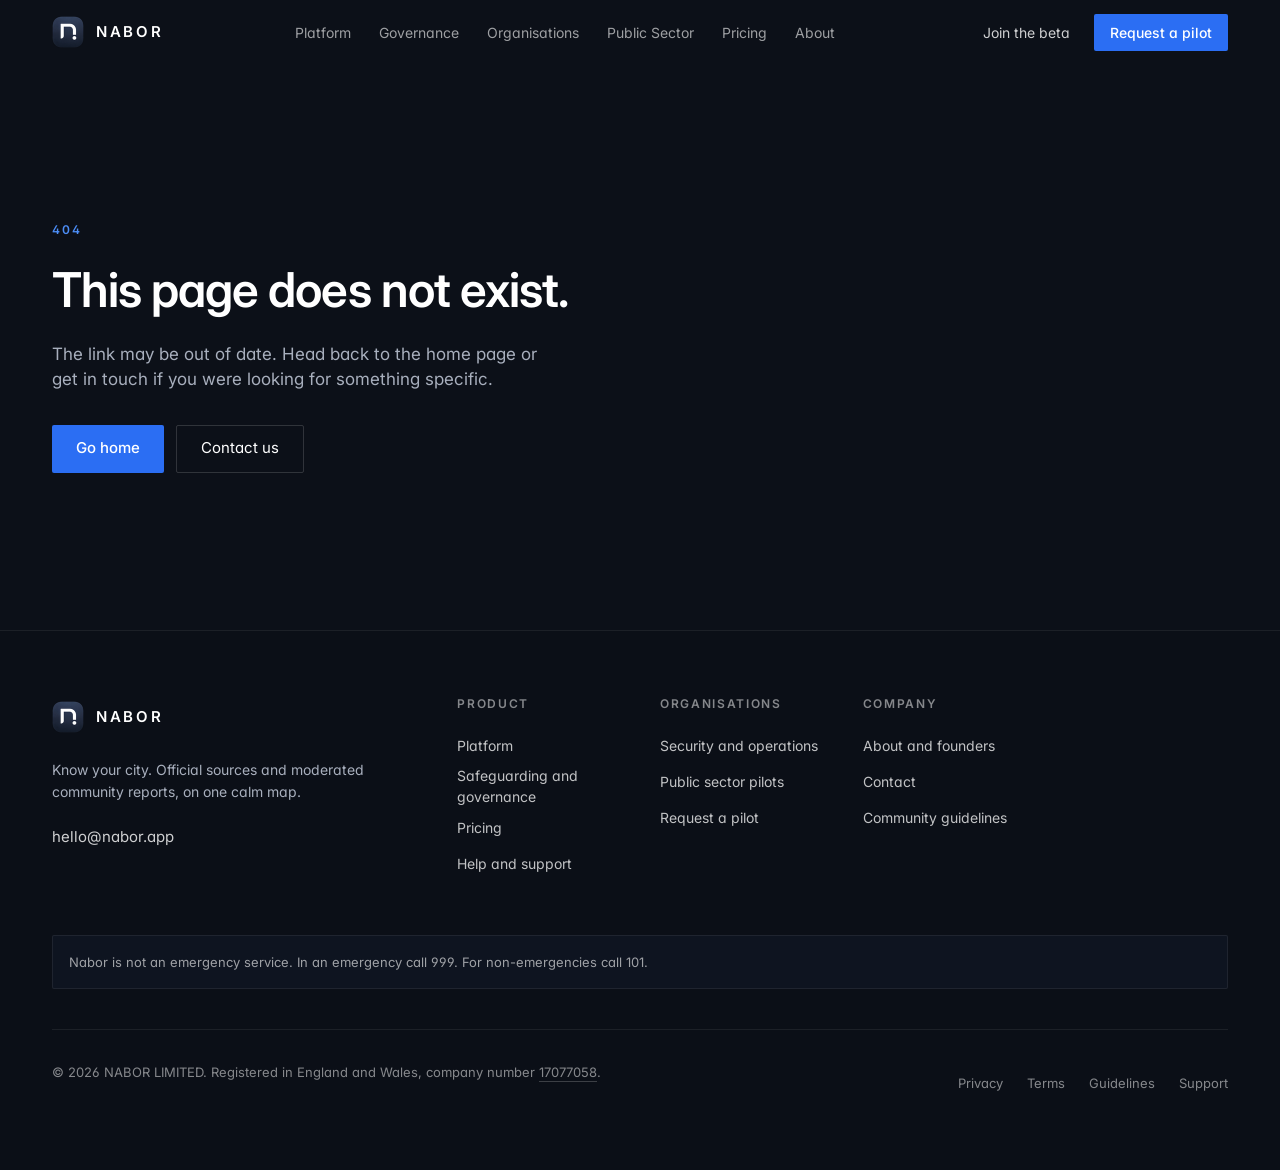
==== commit 55b6ee57: "Publish site 2026-10-27T22:13Z from nabor-city f81f487" ====
--- a/index.html
+++ b/index.html
@@ -5,30 +5,35 @@
     <meta name="viewport" content="width=device-width, initial-scale=1.0, viewport-fit=cover" />
     <meta name="theme-color" content="#0B0F17" />
     <title>Nabor | Know Your City</title>
-    <meta name="description" content="Nabor brings official London sources and moderated community reports into one calm, location-based map, with the source and status of every incident shown." />
+    <meta name="description" content="Live London updates from TfL, the Environment Agency and the Met Office, plus community reports reviewed before they appear. One calm map, with the source of every incident shown." />
     <link rel="canonical" href="https://nabor.app/" />
 
     <meta property="og:site_name" content="Nabor" />
     <meta property="og:title" content="Nabor | Know Your City" />
-    <meta property="og:description" content="What is happening near you, from sources you can check. Launching in London." />
+    <meta property="og:description" content="Live updates from official London sources and reviewed community reports, on one calm map. Launching in London." />
     <meta property="og:type" content="website" />
     <meta property="og:url" content="https://nabor.app/" />
-    <meta property="og:image" content="https://nabor.app/opengraph.jpg" />
+    <meta property="og:image" content="https://nabor.app/images/share/nabor-share-2026-10.jpg" />
+    <meta property="og:image:secure_url" content="https://nabor.app/images/share/nabor-share-2026-10.jpg" />
+    <meta property="og:image:type" content="image/jpeg" />
+    <meta property="og:image:alt" content="Nabor: Know your city. In real time. A phone showing the live Nabor map of London at night." />
     <meta property="og:image:width" content="1200" />
     <meta property="og:image:height" content="630" />
     <meta property="og:locale" content="en_GB" />
     <meta name="twitter:card" content="summary_large_image" />
     <meta name="twitter:title" content="Nabor | Know Your City" />
-    <meta name="twitter:description" content="What is happening near you, from sources you can check. Launching in London." />
-    <meta name="twitter:image" content="https://nabor.app/opengraph.jpg" />
+    <meta name="twitter:description" content="Live updates from official London sources and reviewed community reports, on one calm map. Launching in London." />
+    <meta name="twitter:image" content="https://nabor.app/images/share/nabor-share-2026-10.jpg" />
+    <meta name="twitter:image:alt" content="Nabor: Know your city. In real time. A phone showing the live Nabor map of London at night." />
 
     <link rel="icon" type="image/png" href="/favicon.png" />
     <link rel="apple-touch-icon" href="/apple-touch-icon.png" />
     <link rel="preconnect" href="https://fonts.googleapis.com" />
     <link rel="preconnect" href="https://fonts.gstatic.com" crossorigin />
     <link href="https://fonts.googleapis.com/css2?family=Inter:wght@300;400;500;600;700&display=swap" rel="stylesheet" />
-    <link rel="preload" as="image" href="/images/hero-2400.webp" type="image/webp" media="(min-width: 1024px)" />
-    <link rel="preload" as="image" href="/images/hero-1280.webp" type="image/webp" media="(max-width: 1023px)" />
+    <link rel="preload" as="font" href="/fonts/Satoshi-Bold.woff2" type="font/woff2" crossorigin />
+    <link rel="preload" as="image" href="/images/scenes/hand-map@1.5x.webp" type="image/webp" media="(min-width: 1024px)" />
+    <link rel="preload" as="image" href="/images/scenes/hand-map.webp" type="image/webp" media="(max-width: 1023px)" />
     <script type="application/ld+json">
       {
         "@context": "https://schema.org",
@@ -41,8 +46,8 @@
         "address": { "@type": "PostalAddress", "addressCountry": "GB" }
       }
     </script>
-    <script type="module" crossorigin src="/assets/index-B4WLYicF.js"></script>
-    <link rel="stylesheet" crossorigin href="/assets/index-CmeG91Sp.css">
+    <script type="module" crossorigin src="/assets/index-CzXyzDOO.js"></script>
+    <link rel="stylesheet" crossorigin href="/assets/index-zHj2R8XG.css">
   </head>
   <body>
     <div id="root"></div>
--- a/assets/index-zHj2R8XG.css
+++ b/assets/index-zHj2R8XG.css
@@ -0,0 +1 @@
+@layer properties{@supports (((-webkit-hyphens:none)) and (not (margin-trim:inline))) or ((-moz-orient:inline) and (not (color:rgb(from red r g b)))){*,:before,:after,::backdrop{--tw-translate-x:0;--tw-translate-y:0;--tw-translate-z:0;--tw-rotate-x:initial;--tw-rotate-y:initial;--tw-rotate-z:initial;--tw-skew-x:initial;--tw-skew-y:initial;--tw-space-y-reverse:0;--tw-space-x-reverse:0;--tw-divide-y-reverse:0;--tw-border-style:solid;--tw-gradient-position:initial;--tw-gradient-from:#0000;--tw-gradient-via:#0000;--tw-gradient-to:#0000;--tw-gradient-stops:initial;--tw-gradient-via-stops:initial;--tw-gradient-from-position:0%;--tw-gradient-via-position:50%;--tw-gradient-to-position:100%;--tw-leading:initial;--tw-font-weight:initial;--tw-tracking:initial;--tw-ordinal:initial;--tw-slashed-zero:initial;--tw-numeric-figure:initial;--tw-numeric-spacing:initial;--tw-numeric-fraction:initial;--tw-shadow:0 0 #0000;--tw-shadow-color:initial;--tw-shadow-alpha:100%;--tw-inset-shadow:0 0 #0000;--tw-inset-shadow-color:initial;--tw-inset-shadow-alpha:100%;--tw-ring-color:initial;--tw-ring-shadow:0 0 #0000;--tw-inset-ring-color:initial;--tw-inset-ring-shadow:0 0 #0000;--tw-ring-inset:initial;--tw-ring-offset-width:0px;--tw-ring-offset-color:#fff;--tw-ring-offset-shadow:0 0 #0000;--tw-outline-style:solid;--tw-blur:initial;--tw-brightness:initial;--tw-contrast:initial;--tw-grayscale:initial;--tw-hue-rotate:initial;--tw-invert:initial;--tw-opacity:initial;--tw-saturate:initial;--tw-sepia:initial;--tw-drop-shadow:initial;--tw-drop-shadow-color:initial;--tw-drop-shadow-alpha:100%;--tw-drop-shadow-size:initial;--tw-backdrop-blur:initial;--tw-backdrop-brightness:initial;--tw-backdrop-contrast:initial;--tw-backdrop-grayscale:initial;--tw-backdrop-hue-rotate:initial;--tw-backdrop-invert:initial;--tw-backdrop-opacity:initial;--tw-backdrop-saturate:initial;--tw-backdrop-sepia:initial;--tw-duration:initial;--tw-ease:initial;--tw-content:"";--tw-animation-delay:0s;--tw-animation-direction:normal;--tw-animation-duration:initial;--tw-animation-fill-mode:none;--tw-animation-iteration-count:1;--tw-enter-blur:0;--tw-enter-opacity:1;--tw-enter-rotate:0;--tw-enter-scale:1;--tw-enter-translate-x:0;--tw-enter-translate-y:0;--tw-exit-blur:0;--tw-exit-opacity:1;--tw-exit-rotate:0;--tw-exit-scale:1;--tw-exit-translate-x:0;--tw-exit-translate-y:0}}}@layer theme{:root,:host{--font-sans:ui-sans-serif,system-ui,sans-serif,"Apple Color Emoji","Segoe UI Emoji","Segoe UI Symbol","Noto Color Emoji";--font-mono:ui-monospace,SFMono-Regular,Menlo,Monaco,Consolas,"Liberation Mono","Courier New",monospace;--color-red-50:oklch(97.1% .013 17.38);--color-red-300:oklch(80.8% .114 19.571);--color-red-400:oklch(70.4% .191 22.216);--color-red-600:oklch(57.7% .245 27.325);--color-black:#000;--color-white:#fff;--spacing:.25rem;--container-xs:20rem;--container-sm:24rem;--container-lg:32rem;--container-xl:36rem;--container-2xl:42rem;--container-3xl:48rem;--text-xs:.75rem;--text-xs--line-height:calc(1/.75);--text-sm:.875rem;--text-sm--line-height:calc(1.25/.875);--text-base:1rem;--text-base--line-height: 1.5 ;--text-lg:1.125rem;--text-lg--line-height:calc(1.75/1.125);--font-weight-normal:400;--font-weight-medium:500;--font-weight-semibold:600;--font-weight-bold:700;--tracking-tight:-.025em;--tracking-normal:0em;--tracking-widest:.1em;--leading-snug:1.375;--leading-normal:1.5;--leading-relaxed:1.625;--ease-in-out:cubic-bezier(.4,0,.2,1);--animate-spin:spin 1s linear infinite;--animate-pulse:pulse 2s cubic-bezier(.4,0,.6,1)infinite;--animate-bounce:bounce 1s infinite;--blur-xl:24px;--blur-3xl:64px;--aspect-video:16/9;--default-transition-duration:.15s;--default-transition-timing-function:cubic-bezier(.4,0,.2,1);--default-font-family:var(--font-sans);--default-mono-font-family:var(--font-mono);--radius:2px;--color-border:hsl(var(--border))}}@layer base{*,:after,:before,::backdrop{box-sizing:border-box;border:0 solid;margin:0;padding:0}::file-selector-button{box-sizing:border-box;border:0 solid;margin:0;padding:0}html,:host{-webkit-text-size-adjust:100%;tab-size:4;line-height:1.5;font-family:var(--default-font-family,ui-sans-serif,system-ui,sans-serif,"Apple Color Emoji","Segoe UI Emoji","Segoe UI Symbol","Noto Color Emoji");font-feature-settings:var(--default-font-feature-settings,normal);font-variation-settings:var(--default-font-variation-settings,normal);-webkit-tap-highlight-color:transparent}hr{height:0;color:inherit;border-top-width:1px}abbr:where([title]){-webkit-text-decoration:underline dotted;text-decoration:underline dotted}h1,h2,h3,h4,h5,h6{font-size:inherit;font-weight:inherit}a{color:inherit;-webkit-text-decoration:inherit;text-decoration:inherit}b,strong{font-weight:bolder}code,kbd,samp,pre{font-family:var(--default-mono-font-family,ui-monospace,SFMono-Regular,Menlo,Monaco,Consolas,"Liberation Mono","Courier New",monospace);font-feature-settings:var(--default-mono-font-feature-settings,normal);font-variation-settings:var(--default-mono-font-variation-settings,normal);font-size:1em}small{font-size:80%}sub,sup{vertical-align:baseline;font-size:75%;line-height:0;position:relative}sub{bottom:-.25em}sup{top:-.5em}table{text-indent:0;border-color:inherit;border-collapse:collapse}:-moz-focusring{outline:auto}progress{vertical-align:baseline}summary{display:list-item}ol,ul,menu{list-style:none}img,svg,video,canvas,audio,iframe,embed,object{vertical-align:middle;display:block}img,video{max-width:100%;height:auto}button,input,select,optgroup,textarea{font:inherit;font-feature-settings:inherit;font-variation-settings:inherit;letter-spacing:inherit;color:inherit;opacity:1;background-color:#0000;border-radius:0}::file-selector-button{font:inherit;font-feature-settings:inherit;font-variation-settings:inherit;letter-spacing:inherit;color:inherit;opacity:1;background-color:#0000;border-radius:0}:where(select:is([multiple],[size])) optgroup{font-weight:bolder}:where(select:is([multiple],[size])) optgroup option{padding-inline-start:20px}::file-selector-button{margin-inline-end:4px}::placeholder{opacity:1}@supports (not ((-webkit-appearance:-apple-pay-button))) or (contain-intrinsic-size:1px){::placeholder{color:currentColor}@supports (color:color-mix(in lab,red,red)){::placeholder{color:color-mix(in oklab,currentcolor 50%,transparent)}}}textarea{resize:vertical}::-webkit-search-decoration{-webkit-appearance:none}::-webkit-date-and-time-value{min-height:1lh;text-align:inherit}::-webkit-datetime-edit{display:inline-flex}::-webkit-datetime-edit-fields-wrapper{padding:0}::-webkit-datetime-edit{padding-block:0}::-webkit-datetime-edit-year-field{padding-block:0}::-webkit-datetime-edit-month-field{padding-block:0}::-webkit-datetime-edit-day-field{padding-block:0}::-webkit-datetime-edit-hour-field{padding-block:0}::-webkit-datetime-edit-minute-field{padding-block:0}::-webkit-datetime-edit-second-field{padding-block:0}::-webkit-datetime-edit-millisecond-field{padding-block:0}::-webkit-datetime-edit-meridiem-field{padding-block:0}::-webkit-calendar-picker-indicator{line-height:1}:-moz-ui-invalid{box-shadow:none}button,input:where([type=button],[type=reset],[type=submit]){appearance:button}::file-selector-button{appearance:button}::-webkit-inner-spin-button{height:auto}::-webkit-outer-spin-button{height:auto}[hidden]:where(:not([hidden=until-found])){display:none!important}:root{--background:220 35% 7%;--foreground:0 0% 100%;--card:220 39% 12%;--card-foreground:0 0% 100%;--popover:220 39% 12%;--popover-foreground:0 0% 100%;--primary:220 89% 56%;--primary-foreground:0 0% 100%;--secondary:220 20% 18%;--secondary-foreground:0 0% 100%;--muted:220 20% 18%;--muted-foreground:220 14% 70%;--accent:220 20% 18%;--accent-foreground:0 0% 100%;--destructive:0 62.8% 30.6%;--destructive-foreground:0 0% 100%;--border:220 20% 18%;--input:220 20% 18%;--ring:220 89% 53%;--radius:2px}.dark{--background:220 35% 7%;--foreground:0 0% 100%;--card:220 39% 12%;--card-foreground:0 0% 100%;--popover:220 39% 12%;--popover-foreground:0 0% 100%;--primary:220 89% 56%;--primary-foreground:0 0% 100%;--secondary:220 20% 18%;--secondary-foreground:0 0% 100%;--muted:220 20% 18%;--muted-foreground:220 14% 70%;--accent:220 20% 18%;--accent-foreground:0 0% 100%;--destructive:0 62.8% 30.6%;--destructive-foreground:0 0% 100%;--border:220 20% 18%;--input:220 20% 18%;--ring:220 89% 53%}*{border-color:hsl(var(--border))}body{background-color:hsl(var(--background));font-family:var(--font-sans);color:hsl(var(--foreground));-webkit-font-smoothing:antialiased;-moz-osx-font-smoothing:grayscale;font-family:Inter,-apple-system,BlinkMacSystemFont,Segoe UI,Roboto,Helvetica,Arial,sans-serif}html{scroll-behavior:smooth;-webkit-text-size-adjust:100%}body{font-feature-settings:"cv11","ss01";text-rendering:optimizeLegibility}::selection{color:#fff;background:#4c8df659}:focus-visible{outline-offset:2px;outline:2px solid #4c8df6}h1,h2,h3{letter-spacing:-.02em}@media(prefers-reduced-motion:reduce){html{scroll-behavior:auto}*,:before,:after{transition-duration:.01ms!important;animation-duration:.01ms!important}}}@layer components{.shell{width:100%;max-width:1240px;margin-inline:auto;padding-inline:20px}@media(min-width:768px){.shell{padding-inline:32px}}.eyebrow{letter-spacing:.16em;text-transform:uppercase;color:#4c8df6;font-size:12px;font-weight:600;line-height:16px}.hairline{border-color:#ffffff12}.prose-legal{color:#b3bac6;font-size:15px;line-height:1.75}.prose-legal h2{color:#fff;margin-top:48px;margin-bottom:12px;scroll-margin-top:96px;font-size:20px;font-weight:600;line-height:28px}.prose-legal h3{color:#fff;margin-top:28px;margin-bottom:8px;font-size:16px;font-weight:600}.prose-legal p{margin-bottom:14px}.prose-legal ul{margin-bottom:14px;padding-left:20px;list-style:outside}.prose-legal ol{margin-bottom:14px;padding-left:20px;list-style:decimal}.prose-legal li{margin-bottom:6px;padding-left:2px}.prose-legal a{color:#7faeff;text-underline-offset:3px;text-decoration:underline}.prose-legal strong{color:#fff;font-weight:600}.prose-legal table{border-collapse:collapse;width:100%;margin:8px 0 20px;font-size:14px}.prose-legal th,.prose-legal td{text-align:left;vertical-align:top;border:1px solid #ffffff14;padding:10px 12px}.prose-legal th{color:#fff;background:#121a2a;font-weight:600}.prose-legal .not-prose p{margin-bottom:0}.display{letter-spacing:-.025em;font-family:Satoshi,Inter,-apple-system,BlinkMacSystemFont,sans-serif}.text-signal-gradient{color:#0000;background:linear-gradient(92deg,#5b9bff,#2f6bff 55%,#4c8df6);-webkit-background-clip:text;background-clip:text}.glass{-webkit-backdrop-filter:blur(14px);background:#0d121eb8;border:1px solid #ffffff17}.feather-left{-webkit-mask-image:linear-gradient(90deg,#0000 0%,#000 28%);mask-image:linear-gradient(90deg,#0000,#000 28%)}.feather-bottom{-webkit-mask-image:linear-gradient(#000 60%,#0000 100%);mask-image:linear-gradient(#000 60%,#0000)}.marquee-track{width:max-content;animation:38s linear infinite nabor-marquee;display:flex}@keyframes nabor-marquee{to{transform:translate(-50%)}}.pulse-dot{position:relative}.pulse-dot:after{content:"";opacity:.6;border:1px solid;border-radius:9999px;animation:2.2s cubic-bezier(0,0,.2,1) infinite nabor-ping;position:absolute;inset:-4px}@keyframes nabor-ping{75%,to{opacity:0;transform:scale(2.2)}}@media(prefers-reduced-motion:reduce){.marquee-track,.pulse-dot:after{animation:none}}}@layer utilities{.\@container\/field-group{container:field-group/inline-size}.pointer-events-auto{pointer-events:auto}.pointer-events-none{pointer-events:none}.invisible{visibility:hidden}.visible{visibility:visible}.sr-only{clip-path:inset(50%);white-space:nowrap;border-width:0;width:1px;height:1px;margin:-1px;padding:0;position:absolute;overflow:hidden}.absolute{position:absolute}.fixed{position:fixed}.relative{position:relative}.static{position:static}.sticky{position:sticky}.-inset-10{inset:calc(var(--spacing)*-10)}.inset-0{inset:calc(var(--spacing)*0)}.inset-\[-8\%\]{inset:-8%}.inset-x-0{inset-inline:calc(var(--spacing)*0)}.-inset-y-\[8\%\]{inset-block:-8%}.inset-y-0{inset-block:calc(var(--spacing)*0)}.-top-12{top:calc(var(--spacing)*-12)}.-top-20{top:calc(var(--spacing)*-20)}.top-0{top:calc(var(--spacing)*0)}.top-1\.5{top:calc(var(--spacing)*1.5)}.top-1\/2{top:50%}.top-2{top:calc(var(--spacing)*2)}.top-3\.5{top:calc(var(--spacing)*3.5)}.top-4{top:calc(var(--spacing)*4)}.top-16{top:calc(var(--spacing)*16)}.top-24{top:calc(var(--spacing)*24)}.top-\[1px\]{top:1px}.top-\[11px\]{top:11px}.top-\[14px\]{top:14px}.top-\[50\%\]{top:50%}.top-\[60\%\]{top:60%}.top-full{top:100%}.-right-12{right:calc(var(--spacing)*-12)}.-right-20{right:calc(var(--spacing)*-20)}.right-0{right:calc(var(--spacing)*0)}.right-1{right:calc(var(--spacing)*1)}.right-2{right:calc(var(--spacing)*2)}.right-3{right:calc(var(--spacing)*3)}.right-4{right:calc(var(--spacing)*4)}.-bottom-12{bottom:calc(var(--spacing)*-12)}.bottom-0{bottom:calc(var(--spacing)*0)}.bottom-6{bottom:calc(var(--spacing)*6)}.-left-12{left:calc(var(--spacing)*-12)}.left-0{left:calc(var(--spacing)*0)}.left-1\/2{left:50%}.left-2{left:calc(var(--spacing)*2)}.left-\[50\%\]{left:50%}.z-10{z-index:10}.z-20{z-index:20}.z-40{z-index:40}.z-50{z-index:50}.z-\[1\]{z-index:1}.z-\[100\]{z-index:100}.order-first{order:-9999}.order-last{order:9999}.col-span-2{grid-column:span 2/span 2}.\!m-0{margin:calc(var(--spacing)*0)!important}.-mx-1{margin-inline:calc(var(--spacing)*-1)}.mx-2{margin-inline:calc(var(--spacing)*2)}.mx-3\.5{margin-inline:calc(var(--spacing)*3.5)}.mx-auto{margin-inline:auto}.-my-2{margin-block:calc(var(--spacing)*-2)}.my-0{margin-block:calc(var(--spacing)*0)}.my-0\.5{margin-block:calc(var(--spacing)*.5)}.my-1{margin-block:calc(var(--spacing)*1)}.-mt-4{margin-top:calc(var(--spacing)*-4)}.-mt-6{margin-top:calc(var(--spacing)*-6)}.mt-0\.5{margin-top:calc(var(--spacing)*.5)}.mt-1{margin-top:calc(var(--spacing)*1)}.mt-1\.5{margin-top:calc(var(--spacing)*1.5)}.mt-2{margin-top:calc(var(--spacing)*2)}.mt-3{margin-top:calc(var(--spacing)*3)}.mt-4{margin-top:calc(var(--spacing)*4)}.mt-5{margin-top:calc(var(--spacing)*5)}.mt-6{margin-top:calc(var(--spacing)*6)}.mt-8{margin-top:calc(var(--spacing)*8)}.mt-9{margin-top:calc(var(--spacing)*9)}.mt-10{margin-top:calc(var(--spacing)*10)}.mt-12{margin-top:calc(var(--spacing)*12)}.mt-14{margin-top:calc(var(--spacing)*14)}.mt-16{margin-top:calc(var(--spacing)*16)}.mt-24{margin-top:calc(var(--spacing)*24)}.mt-\[10px\]{margin-top:10px}.mt-auto{margin-top:auto}.-mr-2{margin-right:calc(var(--spacing)*-2)}.mr-2{margin-right:calc(var(--spacing)*2)}.mb-1{margin-bottom:calc(var(--spacing)*1)}.mb-2{margin-bottom:calc(var(--spacing)*2)}.mb-3{margin-bottom:calc(var(--spacing)*3)}.mb-4{margin-bottom:calc(var(--spacing)*4)}.mb-5{margin-bottom:calc(var(--spacing)*5)}.mb-10{margin-bottom:calc(var(--spacing)*10)}.-ml-4{margin-left:calc(var(--spacing)*-4)}.-ml-px{margin-left:-1px}.ml-1{margin-left:calc(var(--spacing)*1)}.ml-4{margin-left:calc(var(--spacing)*4)}.ml-auto{margin-left:auto}.line-clamp-2{-webkit-line-clamp:2;-webkit-box-orient:vertical;display:-webkit-box;overflow:hidden}.block{display:block}.flex{display:flex}.grid{display:grid}.hidden{display:none}.inline-block{display:inline-block}.inline-flex{display:inline-flex}.table{display:table}.aspect-\[4\/5\]{aspect-ratio:4/5}.aspect-square{aspect-ratio:1}.aspect-video{aspect-ratio:var(--aspect-video)}.size-4{width:calc(var(--spacing)*4);height:calc(var(--spacing)*4)}.size-6{width:calc(var(--spacing)*6);height:calc(var(--spacing)*6)}.size-8{width:calc(var(--spacing)*8);height:calc(var(--spacing)*8)}.size-10{width:calc(var(--spacing)*10);height:calc(var(--spacing)*10)}.size-\[--cell-size\]{width:--cell-size;height:--cell-size}.h-1{height:calc(var(--spacing)*1)}.h-1\.5{height:calc(var(--spacing)*1.5)}.h-1\/3{height:33.3333%}.h-2{height:calc(var(--spacing)*2)}.h-2\.5{height:calc(var(--spacing)*2.5)}.h-3{height:calc(var(--spacing)*3)}.h-3\.5{height:calc(var(--spacing)*3.5)}.h-4{height:calc(var(--spacing)*4)}.h-5{height:calc(var(--spacing)*5)}.h-6{height:calc(var(--spacing)*6)}.h-7{height:calc(var(--spacing)*7)}.h-8{height:calc(var(--spacing)*8)}.h-9{height:calc(var(--spacing)*9)}.h-10{height:calc(var(--spacing)*10)}.h-11{height:calc(var(--spacing)*11)}.h-12{height:calc(var(--spacing)*12)}.h-16{height:calc(var(--spacing)*16)}.h-24{height:calc(var(--spacing)*24)}.h-40{height:calc(var(--spacing)*40)}.h-64{height:calc(var(--spacing)*64)}.h-\[--cell-size\]{height:--cell-size}.h-\[1px\]{height:1px}.h-\[2px\]{height:2px}.h-\[22px\]{height:22px}.h-\[100svh\]{height:100svh}.h-\[190vh\]{height:190vh}.h-\[720px\]{height:720px}.h-\[var\(--radix-navigation-menu-viewport-height\)\]{height:var(--radix-navigation-menu-viewport-height)}.h-\[var\(--radix-select-trigger-height\)\]{height:var(--radix-select-trigger-height)}.h-auto{height:auto}.h-full{height:100%}.h-px{height:1px}.h-svh{height:100svh}.max-h-\[--radix-context-menu-content-available-height\]{max-height:--radix-context-menu-content-available-height}.max-h-\[--radix-select-content-available-height\]{max-height:--radix-select-content-available-height}.max-h-\[300px\]{max-height:300px}.max-h-\[var\(--radix-dropdown-menu-content-available-height\)\]{max-height:var(--radix-dropdown-menu-content-available-height)}.max-h-screen{max-height:100vh}.min-h-0{min-height:calc(var(--spacing)*0)}.min-h-8{min-height:calc(var(--spacing)*8)}.min-h-9{min-height:calc(var(--spacing)*9)}.min-h-10{min-height:calc(var(--spacing)*10)}.min-h-\[44px\]{min-height:44px}.min-h-\[60px\]{min-height:60px}.min-h-\[70vh\]{min-height:70vh}.min-h-\[100svh\]{min-height:100svh}.min-h-\[190px\]{min-height:190px}.min-h-screen{min-height:100vh}.min-h-svh{min-height:100svh}.w-0{width:calc(var(--spacing)*0)}.w-1{width:calc(var(--spacing)*1)}.w-1\.5{width:calc(var(--spacing)*1.5)}.w-2{width:calc(var(--spacing)*2)}.w-2\.5{width:calc(var(--spacing)*2.5)}.w-3{width:calc(var(--spacing)*3)}.w-3\.5{width:calc(var(--spacing)*3.5)}.w-3\/4{width:75%}.w-4{width:calc(var(--spacing)*4)}.w-5{width:calc(var(--spacing)*5)}.w-6{width:calc(var(--spacing)*6)}.w-7{width:calc(var(--spacing)*7)}.w-8{width:calc(var(--spacing)*8)}.w-9{width:calc(var(--spacing)*9)}.w-10{width:calc(var(--spacing)*10)}.w-11{width:calc(var(--spacing)*11)}.w-24{width:calc(var(--spacing)*24)}.w-40{width:calc(var(--spacing)*40)}.w-64{width:calc(var(--spacing)*64)}.w-72{width:calc(var(--spacing)*72)}.w-\[--cell-size\]{width:--cell-size}.w-\[1px\]{width:1px}.w-\[30\%\]{width:30%}.w-\[46\%\]{width:46%}.w-\[100px\]{width:100px}.w-\[150px\]{width:150px}.w-\[var\(--sidebar-width\)\]{width:var(--sidebar-width)}.w-auto{width:auto}.w-fit{width:fit-content}.w-full{width:100%}.w-max{width:max-content}.w-px{width:1px}.max-w-2xl{max-width:var(--container-2xl)}.max-w-3xl{max-width:var(--container-3xl)}.max-w-\[300px\]{max-width:300px}.max-w-\[420px\]{max-width:420px}.max-w-\[460px\]{max-width:460px}.max-w-\[520px\]{max-width:520px}.max-w-\[560px\]{max-width:560px}.max-w-\[600px\]{max-width:600px}.max-w-\[620px\]{max-width:620px}.max-w-\[720px\]{max-width:720px}.max-w-\[780px\]{max-width:780px}.max-w-\[860px\]{max-width:860px}.max-w-\[920px\]{max-width:920px}.max-w-\[var\(--skeleton-width\)\]{max-width:var(--skeleton-width)}.max-w-lg{max-width:var(--container-lg)}.max-w-max{max-width:max-content}.max-w-sm{max-width:var(--container-sm)}.max-w-xl{max-width:var(--container-xl)}.max-w-xs{max-width:var(--container-xs)}.min-w-0{min-width:calc(var(--spacing)*0)}.min-w-5{min-width:calc(var(--spacing)*5)}.min-w-8{min-width:calc(var(--spacing)*8)}.min-w-9{min-width:calc(var(--spacing)*9)}.min-w-10{min-width:calc(var(--spacing)*10)}.min-w-\[--cell-size\]{min-width:--cell-size}.min-w-\[8rem\]{min-width:8rem}.min-w-\[12rem\]{min-width:12rem}.min-w-\[var\(--radix-select-trigger-width\)\]{min-width:var(--radix-select-trigger-width)}.flex-1{flex:1}.shrink-0{flex-shrink:0}.flex-grow,.grow{flex-grow:1}.grow-0{flex-grow:0}.basis-full{flex-basis:100%}.caption-bottom{caption-side:bottom}.border-collapse{border-collapse:collapse}.origin-\[--radix-context-menu-content-transform-origin\]{transform-origin:--radix-context-menu-content-transform-origin}.origin-\[--radix-dropdown-menu-content-transform-origin\]{transform-origin:--radix-dropdown-menu-content-transform-origin}.origin-\[--radix-hover-card-content-transform-origin\]{transform-origin:--radix-hover-card-content-transform-origin}.origin-\[--radix-menubar-content-transform-origin\]{transform-origin:--radix-menubar-content-transform-origin}.origin-\[--radix-popover-content-transform-origin\]{transform-origin:--radix-popover-content-transform-origin}.origin-\[--radix-select-content-transform-origin\]{transform-origin:--radix-select-content-transform-origin}.origin-\[--radix-tooltip-content-transform-origin\]{transform-origin:--radix-tooltip-content-transform-origin}.-translate-x-1\/2{--tw-translate-x: -50% ;translate:var(--tw-translate-x)var(--tw-translate-y)}.-translate-x-px{--tw-translate-x:-1px;translate:var(--tw-translate-x)var(--tw-translate-y)}.translate-x-\[-50\%\]{--tw-translate-x:-50%;translate:var(--tw-translate-x)var(--tw-translate-y)}.translate-x-px{--tw-translate-x:1px;translate:var(--tw-translate-x)var(--tw-translate-y)}.-translate-y-1\/2{--tw-translate-y: -50% ;translate:var(--tw-translate-x)var(--tw-translate-y)}.translate-y-\[-50\%\]{--tw-translate-y:-50%;translate:var(--tw-translate-x)var(--tw-translate-y)}.rotate-45{rotate:45deg}.rotate-90{rotate:90deg}.transform{transform:var(--tw-rotate-x,)var(--tw-rotate-y,)var(--tw-rotate-z,)var(--tw-skew-x,)var(--tw-skew-y,)}.animate-bounce{animation:var(--animate-bounce)}.animate-caret-blink{animation:1.25s ease-out infinite caret-blink}.animate-in{animation:enter var(--tw-animation-duration,var(--tw-duration,.15s))var(--tw-ease,ease)var(--tw-animation-delay,0s)var(--tw-animation-iteration-count,1)var(--tw-animation-direction,normal)var(--tw-animation-fill-mode,none)}.animate-pulse{animation:var(--animate-pulse)}.animate-spin{animation:var(--animate-spin)}.cursor-default{cursor:default}.cursor-pointer{cursor:pointer}.cursor-text{cursor:text}.touch-none{touch-action:none}.resize-none{resize:none}.scroll-mt-0{scroll-margin-top:calc(var(--spacing)*0)}.scroll-mt-16{scroll-margin-top:calc(var(--spacing)*16)}.scroll-mt-24{scroll-margin-top:calc(var(--spacing)*24)}.list-disc{list-style-type:disc}.list-none{list-style-type:none}.appearance-none{appearance:none}.grid-cols-2{grid-template-columns:repeat(2,minmax(0,1fr))}.flex-col{flex-direction:column}.flex-col-reverse{flex-direction:column-reverse}.flex-row{flex-direction:row}.flex-wrap{flex-wrap:wrap}.place-content-center{place-content:center}.items-center{align-items:center}.items-end{align-items:flex-end}.items-start{align-items:flex-start}.items-stretch{align-items:stretch}.justify-between{justify-content:space-between}.justify-center{justify-content:center}.justify-end{justify-content:flex-end}.justify-start{justify-content:flex-start}.gap-1{gap:calc(var(--spacing)*1)}.gap-1\.5{gap:calc(var(--spacing)*1.5)}.gap-2{gap:calc(var(--spacing)*2)}.gap-2\.5{gap:calc(var(--spacing)*2.5)}.gap-3{gap:calc(var(--spacing)*3)}.gap-4{gap:calc(var(--spacing)*4)}.gap-5{gap:calc(var(--spacing)*5)}.gap-6{gap:calc(var(--spacing)*6)}.gap-7{gap:calc(var(--spacing)*7)}.gap-8{gap:calc(var(--spacing)*8)}.gap-10{gap:calc(var(--spacing)*10)}.gap-12{gap:calc(var(--spacing)*12)}.gap-14{gap:calc(var(--spacing)*14)}.gap-px{gap:1px}:where(.space-y-1\.5>:not(:last-child)){--tw-space-y-reverse:0;margin-block-start:calc(calc(var(--spacing)*1.5)*var(--tw-space-y-reverse));margin-block-end:calc(calc(var(--spacing)*1.5)*calc(1 - var(--tw-space-y-reverse)))}:where(.space-y-2>:not(:last-child)){--tw-space-y-reverse:0;margin-block-start:calc(calc(var(--spacing)*2)*var(--tw-space-y-reverse));margin-block-end:calc(calc(var(--spacing)*2)*calc(1 - var(--tw-space-y-reverse)))}:where(.space-y-3>:not(:last-child)){--tw-space-y-reverse:0;margin-block-start:calc(calc(var(--spacing)*3)*var(--tw-space-y-reverse));margin-block-end:calc(calc(var(--spacing)*3)*calc(1 - var(--tw-space-y-reverse)))}:where(.space-y-4>:not(:last-child)){--tw-space-y-reverse:0;margin-block-start:calc(calc(var(--spacing)*4)*var(--tw-space-y-reverse));margin-block-end:calc(calc(var(--spacing)*4)*calc(1 - var(--tw-space-y-reverse)))}:where(.space-y-5>:not(:last-child)){--tw-space-y-reverse:0;margin-block-start:calc(calc(var(--spacing)*5)*var(--tw-space-y-reverse));margin-block-end:calc(calc(var(--spacing)*5)*calc(1 - var(--tw-space-y-reverse)))}:where(.space-y-6>:not(:last-child)){--tw-space-y-reverse:0;margin-block-start:calc(calc(var(--spacing)*6)*var(--tw-space-y-reverse));margin-block-end:calc(calc(var(--spacing)*6)*calc(1 - var(--tw-space-y-reverse)))}:where(.space-y-8>:not(:last-child)){--tw-space-y-reverse:0;margin-block-start:calc(calc(var(--spacing)*8)*var(--tw-space-y-reverse));margin-block-end:calc(calc(var(--spacing)*8)*calc(1 - var(--tw-space-y-reverse)))}:where(.space-y-20>:not(:last-child)){--tw-space-y-reverse:0;margin-block-start:calc(calc(var(--spacing)*20)*var(--tw-space-y-reverse));margin-block-end:calc(calc(var(--spacing)*20)*calc(1 - var(--tw-space-y-reverse)))}.gap-x-6{column-gap:calc(var(--spacing)*6)}:where(.space-x-1>:not(:last-child)){--tw-space-x-reverse:0;margin-inline-start:calc(calc(var(--spacing)*1)*var(--tw-space-x-reverse));margin-inline-end:calc(calc(var(--spacing)*1)*calc(1 - var(--tw-space-x-reverse)))}:where(.space-x-4>:not(:last-child)){--tw-space-x-reverse:0;margin-inline-start:calc(calc(var(--spacing)*4)*var(--tw-space-x-reverse));margin-inline-end:calc(calc(var(--spacing)*4)*calc(1 - var(--tw-space-x-reverse)))}:where(.divide-y>:not(:last-child)){--tw-divide-y-reverse:0;border-bottom-style:var(--tw-border-style);border-top-style:var(--tw-border-style);border-top-width:calc(1px*var(--tw-divide-y-reverse));border-bottom-width:calc(1px*calc(1 - var(--tw-divide-y-reverse)))}:where(.divide-white\/\[0\.07\]>:not(:last-child)){border-color:#ffffff12}@supports (color:color-mix(in lab,red,red)){:where(.divide-white\/\[0\.07\]>:not(:last-child)){border-color:color-mix(in oklab,var(--color-white)7%,transparent)}}.self-stretch{align-self:stretch}.truncate{text-overflow:ellipsis;white-space:nowrap;overflow:hidden}.overflow-auto{overflow:auto}.overflow-hidden{overflow:hidden}.overflow-x-hidden{overflow-x:hidden}.overflow-y-auto{overflow-y:auto}.overscroll-contain{overscroll-behavior:contain}.rounded,.rounded-\[2px\]{border-radius:2px}.rounded-\[9px\]{border-radius:9px}.rounded-\[11px\]{border-radius:11px}.rounded-\[12px\]{border-radius:12px}.rounded-\[14px\]{border-radius:14px}.rounded-\[16px\]{border-radius:16px}.rounded-\[20px\]{border-radius:20px}.rounded-\[24px\]{border-radius:24px}.rounded-\[26px\]{border-radius:26px}.rounded-\[28px\]{border-radius:28px}.rounded-\[36px\]{border-radius:36px}.rounded-\[38px\]{border-radius:38px}.rounded-\[40px\]{border-radius:40px}.rounded-\[44px\]{border-radius:44px}.rounded-\[46px\]{border-radius:46px}.rounded-\[calc\(var\(--radius\)-5px\)\]{border-radius:calc(var(--radius) - 5px)}.rounded-\[inherit\]{border-radius:inherit}.rounded-full{border-radius:3.40282e38px}.rounded-lg,.rounded-md{border-radius:2px}.rounded-none{border-radius:0}.rounded-sm,.rounded-xl{border-radius:2px}.rounded-t-\[10px\]{border-top-left-radius:10px;border-top-right-radius:10px}.rounded-l-md{border-top-left-radius:2px;border-bottom-left-radius:2px}.rounded-tl-sm{border-top-left-radius:2px}.rounded-r-md{border-top-right-radius:2px;border-bottom-right-radius:2px}.border{border-style:var(--tw-border-style);border-width:1px}.border-0{border-style:var(--tw-border-style);border-width:0}.border-2{border-style:var(--tw-border-style);border-width:2px}.border-\[1\.5px\]{border-style:var(--tw-border-style);border-width:1.5px}.border-y{border-block-style:var(--tw-border-style);border-block-width:1px}.border-t{border-top-style:var(--tw-border-style);border-top-width:1px}.border-t-2{border-top-style:var(--tw-border-style);border-top-width:2px}.border-r{border-right-style:var(--tw-border-style);border-right-width:1px}.border-b{border-bottom-style:var(--tw-border-style);border-bottom-width:1px}.border-l{border-left-style:var(--tw-border-style);border-left-width:1px}.border-dashed{--tw-border-style:dashed;border-style:dashed}.\[border-color\:var\(--badge-outline\)\]{border-color:var(--badge-outline)}.\[border-color\:var\(--button-outline\)\]{border-color:var(--button-outline)}.border-\[\#2F6BFF\]{border-color:#2f6bff}.border-\[\#2F6BFF\]\/40{border-color:#2f6bff66}.border-\[\#8AB4FF\]{border-color:#8ab4ff}.border-\[\#A78BFA\]{border-color:#a78bfa}.border-\[\#E5484D\]\/25{border-color:#e5484d40}.border-\[--color-border\]{border-color:--color-border}.border-border,.border-border\/50{border-color:hsl(var(--border))}@supports (color:color-mix(in lab,red,red)){.border-border\/50{border-color:color-mix(in oklab,hsl(var(--border))50%,transparent)}}.border-destructive,.border-destructive\/50{border-color:hsl(var(--destructive))}@supports (color:color-mix(in lab,red,red)){.border-destructive\/50{border-color:color-mix(in oklab,hsl(var(--destructive))50%,transparent)}}.border-input{border-color:hsl(var(--input))}.border-primary,.border-primary\/50{border-color:hsl(var(--primary))}@supports (color:color-mix(in lab,red,red)){.border-primary\/50{border-color:color-mix(in oklab,hsl(var(--primary))50%,transparent)}}.border-signal{border-color:#4c8df6}.border-signal\/40{border-color:#4c8df666}.border-transparent{border-color:#0000}.border-white\/10{border-color:#ffffff1a}@supports (color:color-mix(in lab,red,red)){.border-white\/10{border-color:color-mix(in oklab,var(--color-white)10%,transparent)}}.border-white\/15{border-color:#ffffff26}@supports (color:color-mix(in lab,red,red)){.border-white\/15{border-color:color-mix(in oklab,var(--color-white)15%,transparent)}}.border-white\/\[0\.06\]{border-color:#ffffff0f}@supports (color:color-mix(in lab,red,red)){.border-white\/\[0\.06\]{border-color:color-mix(in oklab,var(--color-white)6%,transparent)}}.border-white\/\[0\.07\]{border-color:#ffffff12}@supports (color:color-mix(in lab,red,red)){.border-white\/\[0\.07\]{border-color:color-mix(in oklab,var(--color-white)7%,transparent)}}.border-white\/\[0\.08\]{border-color:#ffffff14}@supports (color:color-mix(in lab,red,red)){.border-white\/\[0\.08\]{border-color:color-mix(in oklab,var(--color-white)8%,transparent)}}.border-t-transparent{border-top-color:#0000}.border-l-transparent{border-left-color:#0000}.bg-\[\#0A0E16\]{background-color:#0a0e16}.bg-\[\#0B0F17\]{background-color:#0b0f17}.bg-\[\#0B0F17\]\/90{background-color:#0b0f17e6}.bg-\[\#0D131F\]{background-color:#0d131f}.bg-\[\#0F1626\]{background-color:#0f1626}.bg-\[\#0F1626\]\/80{background-color:#0f1626cc}.bg-\[\#2F6BFF\]{background-color:#2f6bff}.bg-\[\#2F6BFF\]\/15{background-color:#2f6bff26}.bg-\[\#2F6BFF\]\/20{background-color:#2f6bff33}.bg-\[\#2F6BFF\]\/25{background-color:#2f6bff40}.bg-\[\#4C8DF6\]{background-color:#4c8df6}.bg-\[\#05070B\]{background-color:#05070b}.bg-\[\#E5484D\]\/\[0\.06\]{background-color:#e5484d0f}.bg-\[\#F5A524\]{background-color:#f5a524}.bg-\[\#FF5A5F\]{background-color:#ff5a5f}.bg-\[--color-bg\]{background-color:--color-bg}.bg-accent{background-color:hsl(var(--accent))}.bg-background{background-color:hsl(var(--background))}.bg-black{background-color:var(--color-black)}.bg-black\/80{background-color:#000c}@supports (color:color-mix(in lab,red,red)){.bg-black\/80{background-color:color-mix(in oklab,var(--color-black)80%,transparent)}}.bg-border{background-color:hsl(var(--border))}.bg-card{background-color:hsl(var(--card))}.bg-destructive{background-color:hsl(var(--destructive))}.bg-foreground{background-color:hsl(var(--foreground))}.bg-ink{background-color:#0b0f17}.bg-input{background-color:hsl(var(--input))}.bg-muted,.bg-muted\/50{background-color:hsl(var(--muted))}@supports (color:color-mix(in lab,red,red)){.bg-muted\/50{background-color:color-mix(in oklab,hsl(var(--muted))50%,transparent)}}.bg-popover{background-color:hsl(var(--popover))}.bg-primary,.bg-primary\/10{background-color:hsl(var(--primary))}@supports (color:color-mix(in lab,red,red)){.bg-primary\/10{background-color:color-mix(in oklab,hsl(var(--primary))10%,transparent)}}.bg-primary\/20{background-color:hsl(var(--primary))}@supports (color:color-mix(in lab,red,red)){.bg-primary\/20{background-color:color-mix(in oklab,hsl(var(--primary))20%,transparent)}}.bg-secondary{background-color:hsl(var(--secondary))}.bg-signal{background-color:#4c8df6}.bg-signal\/15{background-color:#4c8df626}.bg-surface{background-color:#121a2a}.bg-surface\/40{background-color:#121a2a66}.bg-surface\/50{background-color:#121a2a80}.bg-transparent{background-color:#0000}.bg-white{background-color:var(--color-white)}.bg-white\/10{background-color:#ffffff1a}@supports (color:color-mix(in lab,red,red)){.bg-white\/10{background-color:color-mix(in oklab,var(--color-white)10%,transparent)}}.bg-white\/30{background-color:#ffffff4d}@supports (color:color-mix(in lab,red,red)){.bg-white\/30{background-color:color-mix(in oklab,var(--color-white)30%,transparent)}}.bg-white\/\[0\.02\]{background-color:#ffffff05}@supports (color:color-mix(in lab,red,red)){.bg-white\/\[0\.02\]{background-color:color-mix(in oklab,var(--color-white)2%,transparent)}}.bg-white\/\[0\.03\]{background-color:#ffffff08}@supports (color:color-mix(in lab,red,red)){.bg-white\/\[0\.03\]{background-color:color-mix(in oklab,var(--color-white)3%,transparent)}}.bg-white\/\[0\.04\]{background-color:#ffffff0a}@supports (color:color-mix(in lab,red,red)){.bg-white\/\[0\.04\]{background-color:color-mix(in oklab,var(--color-white)4%,transparent)}}.bg-white\/\[0\.07\]{background-color:#ffffff12}@supports (color:color-mix(in lab,red,red)){.bg-white\/\[0\.07\]{background-color:color-mix(in oklab,var(--color-white)7%,transparent)}}.bg-white\/\[0\.025\]{background-color:#ffffff06}@supports (color:color-mix(in lab,red,red)){.bg-white\/\[0\.025\]{background-color:color-mix(in oklab,var(--color-white)2.5%,transparent)}}.bg-gradient-to-b{--tw-gradient-position:to bottom in oklab;background-image:linear-gradient(var(--tw-gradient-stops))}.bg-gradient-to-br{--tw-gradient-position:to bottom right in oklab;background-image:linear-gradient(var(--tw-gradient-stops))}.bg-gradient-to-l{--tw-gradient-position:to left in oklab;background-image:linear-gradient(var(--tw-gradient-stops))}.bg-gradient-to-r{--tw-gradient-position:to right in oklab;background-image:linear-gradient(var(--tw-gradient-stops))}.bg-gradient-to-t{--tw-gradient-position:to top in oklab;background-image:linear-gradient(var(--tw-gradient-stops))}.bg-\[radial-gradient\(circle_at_72\%_50\%\,rgba\(47\,107\,255\,0\.18\)\,transparent_55\%\)\]{background-image:radial-gradient(circle at 72%,#2f6bff2e,#0000 55%)}.bg-\[radial-gradient\(ellipse_at_center\,transparent_30\%\,\#0B0F17_85\%\)\]{background-image:radial-gradient(#0000 30%,#0b0f17 85%)}.from-\[\#0B0F17\]{--tw-gradient-from:#0b0f17;--tw-gradient-stops:var(--tw-gradient-via-stops,var(--tw-gradient-position),var(--tw-gradient-from)var(--tw-gradient-from-position),var(--tw-gradient-to)var(--tw-gradient-to-position))}.from-\[\#0B0F17\]\/80{--tw-gradient-from:oklab(16.8281% -.00191803 -.0179601/.8);--tw-gradient-stops:var(--tw-gradient-via-stops,var(--tw-gradient-position),var(--tw-gradient-from)var(--tw-gradient-from-position),var(--tw-gradient-to)var(--tw-gradient-to-position))}.from-\[\#0D131F\]{--tw-gradient-from:#0d131f;--tw-gradient-stops:var(--tw-gradient-via-stops,var(--tw-gradient-position),var(--tw-gradient-from)var(--tw-gradient-from-position),var(--tw-gradient-to)var(--tw-gradient-to-position))}.from-\[\#2F6BFF\]{--tw-gradient-from:#2f6bff;--tw-gradient-stops:var(--tw-gradient-via-stops,var(--tw-gradient-position),var(--tw-gradient-from)var(--tw-gradient-from-position),var(--tw-gradient-to)var(--tw-gradient-to-position))}.from-\[\#14224A\]{--tw-gradient-from:#14224a;--tw-gradient-stops:var(--tw-gradient-via-stops,var(--tw-gradient-position),var(--tw-gradient-from)var(--tw-gradient-from-position),var(--tw-gradient-to)var(--tw-gradient-to-position))}.from-ink{--tw-gradient-from:#0b0f17;--tw-gradient-stops:var(--tw-gradient-via-stops,var(--tw-gradient-position),var(--tw-gradient-from)var(--tw-gradient-from-position),var(--tw-gradient-to)var(--tw-gradient-to-position))}.from-ink\/40{--tw-gradient-from:oklab(16.8281% -.00191803 -.0179601/.4);--tw-gradient-stops:var(--tw-gradient-via-stops,var(--tw-gradient-position),var(--tw-gradient-from)var(--tw-gradient-from-position),var(--tw-gradient-to)var(--tw-gradient-to-position))}.from-ink\/60{--tw-gradient-from:oklab(16.8281% -.00191803 -.0179601/.6);--tw-gradient-stops:var(--tw-gradient-via-stops,var(--tw-gradient-position),var(--tw-gradient-from)var(--tw-gradient-from-position),var(--tw-gradient-to)var(--tw-gradient-to-position))}.from-ink\/70{--tw-gradient-from:oklab(16.8281% -.00191803 -.0179601/.7);--tw-gradient-stops:var(--tw-gradient-via-stops,var(--tw-gradient-position),var(--tw-gradient-from)var(--tw-gradient-from-position),var(--tw-gradient-to)var(--tw-gradient-to-position))}.from-transparent{--tw-gradient-from:transparent;--tw-gradient-stops:var(--tw-gradient-via-stops,var(--tw-gradient-position),var(--tw-gradient-from)var(--tw-gradient-from-position),var(--tw-gradient-to)var(--tw-gradient-to-position))}.via-\[\#0B0F17\]\/35{--tw-gradient-via:oklab(16.8281% -.00191803 -.0179601/.35);--tw-gradient-via-stops:var(--tw-gradient-position),var(--tw-gradient-from)var(--tw-gradient-from-position),var(--tw-gradient-via)var(--tw-gradient-via-position),var(--tw-gradient-to)var(--tw-gradient-to-position);--tw-gradient-stops:var(--tw-gradient-via-stops)}.via-\[\#2F6BFF\]\/60{--tw-gradient-via:oklab(58.0559% -.0244769 -.227632/.6);--tw-gradient-via-stops:var(--tw-gradient-position),var(--tw-gradient-from)var(--tw-gradient-from-position),var(--tw-gradient-via)var(--tw-gradient-via-position),var(--tw-gradient-to)var(--tw-gradient-to-position);--tw-gradient-stops:var(--tw-gradient-via-stops)}.via-ink\/70{--tw-gradient-via:oklab(16.8281% -.00191803 -.0179601/.7);--tw-gradient-via-stops:var(--tw-gradient-position),var(--tw-gradient-from)var(--tw-gradient-from-position),var(--tw-gradient-via)var(--tw-gradient-via-position),var(--tw-gradient-to)var(--tw-gradient-to-position);--tw-gradient-stops:var(--tw-gradient-via-stops)}.via-transparent{--tw-gradient-via:transparent;--tw-gradient-via-stops:var(--tw-gradient-position),var(--tw-gradient-from)var(--tw-gradient-from-position),var(--tw-gradient-via)var(--tw-gradient-via-position),var(--tw-gradient-to)var(--tw-gradient-to-position);--tw-gradient-stops:var(--tw-gradient-via-stops)}.to-\[\#0B0F17\]\/30{--tw-gradient-to:oklab(16.8281% -.00191803 -.0179601/.3);--tw-gradient-stops:var(--tw-gradient-via-stops,var(--tw-gradient-position),var(--tw-gradient-from)var(--tw-gradient-from-position),var(--tw-gradient-to)var(--tw-gradient-to-position))}.to-\[\#0F1626\]{--tw-gradient-to:#0f1626;--tw-gradient-stops:var(--tw-gradient-via-stops,var(--tw-gradient-position),var(--tw-gradient-from)var(--tw-gradient-from-position),var(--tw-gradient-to)var(--tw-gradient-to-position))}.to-\[\#5B9BFF\]{--tw-gradient-to:#5b9bff;--tw-gradient-stops:var(--tw-gradient-via-stops,var(--tw-gradient-position),var(--tw-gradient-from)var(--tw-gradient-from-position),var(--tw-gradient-to)var(--tw-gradient-to-position))}.to-ink{--tw-gradient-to:#0b0f17;--tw-gradient-stops:var(--tw-gradient-via-stops,var(--tw-gradient-position),var(--tw-gradient-from)var(--tw-gradient-from-position),var(--tw-gradient-to)var(--tw-gradient-to-position))}.to-transparent{--tw-gradient-to:transparent;--tw-gradient-stops:var(--tw-gradient-via-stops,var(--tw-gradient-position),var(--tw-gradient-from)var(--tw-gradient-from-position),var(--tw-gradient-to)var(--tw-gradient-to-position))}.fill-current{fill:currentColor}.fill-primary{fill:hsl(var(--primary))}.object-cover{object-fit:cover}.object-\[70\%_40\%\]{object-position:70% 40%}.object-\[70\%_top\]{object-position:70% top}.object-left{object-position:left}.object-top{object-position:top}.p-0{padding:calc(var(--spacing)*0)}.p-1{padding:calc(var(--spacing)*1)}.p-2{padding:calc(var(--spacing)*2)}.p-3{padding:calc(var(--spacing)*3)}.p-3\.5{padding:calc(var(--spacing)*3.5)}.p-4{padding:calc(var(--spacing)*4)}.p-5{padding:calc(var(--spacing)*5)}.p-6{padding:calc(var(--spacing)*6)}.p-7{padding:calc(var(--spacing)*7)}.p-8{padding:calc(var(--spacing)*8)}.p-\[1px\]{padding:1px}.p-\[8px\]{padding:8px}.p-\[9px\]{padding:9px}.px-1{padding-inline:calc(var(--spacing)*1)}.px-1\.5{padding-inline:calc(var(--spacing)*1.5)}.px-2{padding-inline:calc(var(--spacing)*2)}.px-2\.5{padding-inline:calc(var(--spacing)*2.5)}.px-3{padding-inline:calc(var(--spacing)*3)}.px-4{padding-inline:calc(var(--spacing)*4)}.px-5{padding-inline:calc(var(--spacing)*5)}.px-6{padding-inline:calc(var(--spacing)*6)}.px-8{padding-inline:calc(var(--spacing)*8)}.px-\[--cell-size\]{padding-inline:--cell-size}.py-0\.5{padding-block:calc(var(--spacing)*.5)}.py-1{padding-block:calc(var(--spacing)*1)}.py-1\.5{padding-block:calc(var(--spacing)*1.5)}.py-2{padding-block:calc(var(--spacing)*2)}.py-3{padding-block:calc(var(--spacing)*3)}.py-4{padding-block:calc(var(--spacing)*4)}.py-5{padding-block:calc(var(--spacing)*5)}.py-6{padding-block:calc(var(--spacing)*6)}.py-16{padding-block:calc(var(--spacing)*16)}.py-20{padding-block:calc(var(--spacing)*20)}.py-24{padding-block:calc(var(--spacing)*24)}.py-28{padding-block:calc(var(--spacing)*28)}.pt-0{padding-top:calc(var(--spacing)*0)}.pt-3{padding-top:calc(var(--spacing)*3)}.pt-4{padding-top:calc(var(--spacing)*4)}.pt-6{padding-top:calc(var(--spacing)*6)}.pt-8{padding-top:calc(var(--spacing)*8)}.pt-16{padding-top:calc(var(--spacing)*16)}.pt-28{padding-top:calc(var(--spacing)*28)}.pt-32{padding-top:calc(var(--spacing)*32)}.pt-\[42vh\]{padding-top:42vh}.pr-1{padding-right:calc(var(--spacing)*1)}.pr-2{padding-right:calc(var(--spacing)*2)}.pr-2\.5{padding-right:calc(var(--spacing)*2.5)}.pr-3{padding-right:calc(var(--spacing)*3)}.pr-8{padding-right:calc(var(--spacing)*8)}.pb-3{padding-bottom:calc(var(--spacing)*3)}.pb-4{padding-bottom:calc(var(--spacing)*4)}.pb-10{padding-bottom:calc(var(--spacing)*10)}.pb-16{padding-bottom:calc(var(--spacing)*16)}.pb-20{padding-bottom:calc(var(--spacing)*20)}.pb-24{padding-bottom:calc(var(--spacing)*24)}.pl-2{padding-left:calc(var(--spacing)*2)}.pl-2\.5{padding-left:calc(var(--spacing)*2.5)}.pl-3{padding-left:calc(var(--spacing)*3)}.pl-4{padding-left:calc(var(--spacing)*4)}.pl-8{padding-left:calc(var(--spacing)*8)}.text-center{text-align:center}.text-left{text-align:left}.align-middle{vertical-align:middle}.font-mono{font-family:var(--font-mono)}.font-sans{font-family:var(--font-sans)}.text-base{font-size:var(--text-base);line-height:var(--tw-leading,var(--text-base--line-height))}.text-lg{font-size:var(--text-lg);line-height:var(--tw-leading,var(--text-lg--line-height))}.text-sm{font-size:var(--text-sm);line-height:var(--tw-leading,var(--text-sm--line-height))}.text-sm\/relaxed{font-size:var(--text-sm);line-height:var(--leading-relaxed)}.text-xs{font-size:var(--text-xs);line-height:var(--tw-leading,var(--text-xs--line-height))}.text-\[0\.8rem\]{font-size:.8rem}.text-\[10px\]{font-size:10px}.text-\[11px\]{font-size:11px}.text-\[12\.5px\]{font-size:12.5px}.text-\[12px\]{font-size:12px}.text-\[13\.5px\]{font-size:13.5px}.text-\[13px\]{font-size:13px}.text-\[14px\]{font-size:14px}.text-\[15px\]{font-size:15px}.text-\[16px\]{font-size:16px}.text-\[17px\]{font-size:17px}.text-\[18px\]{font-size:18px}.text-\[20px\]{font-size:20px}.text-\[22px\]{font-size:22px}.text-\[28px\]{font-size:28px}.text-\[30px\]{font-size:30px}.text-\[34px\]{font-size:34px}.text-\[36px\]{font-size:36px}.text-\[40px\]{font-size:40px}.text-\[44px\]{font-size:44px}.text-\[48px\]{font-size:48px}.leading-\[1\.0\]{--tw-leading:1;line-height:1}.leading-\[1\.03\]{--tw-leading:1.03;line-height:1.03}.leading-\[1\.04\]{--tw-leading:1.04;line-height:1.04}.leading-\[1\.08\]{--tw-leading:1.08;line-height:1.08}.leading-\[18px\]{--tw-leading:18px;line-height:18px}.leading-\[19px\]{--tw-leading:19px;line-height:19px}.leading-\[20px\]{--tw-leading:20px;line-height:20px}.leading-\[21px\]{--tw-leading:21px;line-height:21px}.leading-\[22px\]{--tw-leading:22px;line-height:22px}.leading-\[24px\]{--tw-leading:24px;line-height:24px}.leading-\[25px\]{--tw-leading:25px;line-height:25px}.leading-\[26px\]{--tw-leading:26px;line-height:26px}.leading-\[27px\]{--tw-leading:27px;line-height:27px}.leading-\[28px\]{--tw-leading:28px;line-height:28px}.leading-\[34px\]{--tw-leading:34px;line-height:34px}.leading-\[36px\]{--tw-leading:36px;line-height:36px}.leading-\[40px\]{--tw-leading:40px;line-height:40px}.leading-\[42px\]{--tw-leading:42px;line-height:42px}.leading-none{--tw-leading:1;line-height:1}.leading-normal{--tw-leading:var(--leading-normal);line-height:var(--leading-normal)}.leading-snug{--tw-leading:var(--leading-snug);line-height:var(--leading-snug)}.font-bold{--tw-font-weight:var(--font-weight-bold);font-weight:var(--font-weight-bold)}.font-medium{--tw-font-weight:var(--font-weight-medium);font-weight:var(--font-weight-medium)}.font-normal{--tw-font-weight:var(--font-weight-normal);font-weight:var(--font-weight-normal)}.font-semibold{--tw-font-weight:var(--font-weight-semibold);font-weight:var(--font-weight-semibold)}.tracking-\[0\.1em\]{--tw-tracking:.1em;letter-spacing:.1em}.tracking-\[0\.12em\]{--tw-tracking:.12em;letter-spacing:.12em}.tracking-\[0\.14em\]{--tw-tracking:.14em;letter-spacing:.14em}.tracking-\[0\.16em\]{--tw-tracking:.16em;letter-spacing:.16em}.tracking-\[0\.18em\]{--tw-tracking:.18em;letter-spacing:.18em}.tracking-\[0\.22em\]{--tw-tracking:.22em;letter-spacing:.22em}.tracking-\[0\.26em\]{--tw-tracking:.26em;letter-spacing:.26em}.tracking-normal{--tw-tracking:var(--tracking-normal);letter-spacing:var(--tracking-normal)}.tracking-tight{--tw-tracking:var(--tracking-tight);letter-spacing:var(--tracking-tight)}.tracking-widest{--tw-tracking:var(--tracking-widest);letter-spacing:var(--tracking-widest)}.text-balance{text-wrap:balance}.break-words{overflow-wrap:break-word}.whitespace-nowrap{white-space:nowrap}.text-\[\#0B0F17\]{color:#0b0f17}.text-\[\#5B9BFF\]{color:#5b9bff}.text-\[\#7FAEFF\]{color:#7faeff}.text-\[\#FF5A5F\]{color:#ff5a5f}.text-\[\#FF6B6F\]{color:#ff6b6f}.text-\[\#FF8A8D\]{color:#ff8a8d}.text-accent-foreground{color:hsl(var(--accent-foreground))}.text-card-foreground{color:hsl(var(--card-foreground))}.text-current{color:currentColor}.text-destructive{color:hsl(var(--destructive))}.text-destructive-foreground{color:hsl(var(--destructive-foreground))}.text-foreground,.text-foreground\/50{color:hsl(var(--foreground))}@supports (color:color-mix(in lab,red,red)){.text-foreground\/50{color:color-mix(in oklab,hsl(var(--foreground))50%,transparent)}}.text-muted-foreground{color:hsl(var(--muted-foreground))}.text-popover-foreground{color:hsl(var(--popover-foreground))}.text-primary{color:hsl(var(--primary))}.text-primary-foreground{color:hsl(var(--primary-foreground))}.text-secondary-foreground{color:hsl(var(--secondary-foreground))}.text-signal{color:#4c8df6}.text-white{color:var(--color-white)}.text-white\/40{color:#fff6}@supports (color:color-mix(in lab,red,red)){.text-white\/40{color:color-mix(in oklab,var(--color-white)40%,transparent)}}.text-white\/45{color:#ffffff73}@supports (color:color-mix(in lab,red,red)){.text-white\/45{color:color-mix(in oklab,var(--color-white)45%,transparent)}}.text-white\/50{color:#ffffff80}@supports (color:color-mix(in lab,red,red)){.text-white\/50{color:color-mix(in oklab,var(--color-white)50%,transparent)}}.text-white\/55{color:#ffffff8c}@supports (color:color-mix(in lab,red,red)){.text-white\/55{color:color-mix(in oklab,var(--color-white)55%,transparent)}}.text-white\/60{color:#fff9}@supports (color:color-mix(in lab,red,red)){.text-white\/60{color:color-mix(in oklab,var(--color-white)60%,transparent)}}.text-white\/65{color:#ffffffa6}@supports (color:color-mix(in lab,red,red)){.text-white\/65{color:color-mix(in oklab,var(--color-white)65%,transparent)}}.text-white\/70{color:#ffffffb3}@supports (color:color-mix(in lab,red,red)){.text-white\/70{color:color-mix(in oklab,var(--color-white)70%,transparent)}}.text-white\/75{color:#ffffffbf}@supports (color:color-mix(in lab,red,red)){.text-white\/75{color:color-mix(in oklab,var(--color-white)75%,transparent)}}.text-white\/80{color:#fffc}@supports (color:color-mix(in lab,red,red)){.text-white\/80{color:color-mix(in oklab,var(--color-white)80%,transparent)}}.text-white\/85{color:#ffffffd9}@supports (color:color-mix(in lab,red,red)){.text-white\/85{color:color-mix(in oklab,var(--color-white)85%,transparent)}}.text-white\/90{color:#ffffffe6}@supports (color:color-mix(in lab,red,red)){.text-white\/90{color:color-mix(in oklab,var(--color-white)90%,transparent)}}.normal-case{text-transform:none}.uppercase{text-transform:uppercase}.tabular-nums{--tw-numeric-spacing:tabular-nums;font-variant-numeric:var(--tw-ordinal,)var(--tw-slashed-zero,)var(--tw-numeric-figure,)var(--tw-numeric-spacing,)var(--tw-numeric-fraction,)}.underline{text-decoration-line:underline}.decoration-white\/20{text-decoration-color:#fff3}@supports (color:color-mix(in lab,red,red)){.decoration-white\/20{-webkit-text-decoration-color:color-mix(in oklab,var(--color-white)20%,transparent);text-decoration-color:color-mix(in oklab,var(--color-white)20%,transparent)}}.underline-offset-2{text-underline-offset:2px}.underline-offset-4{text-underline-offset:4px}.opacity-0{opacity:0}.opacity-50{opacity:.5}.opacity-60{opacity:.6}.opacity-70{opacity:.7}.opacity-90{opacity:.9}.opacity-\[0\.35\]{opacity:.35}.shadow{--tw-shadow:0 1px 3px 0 var(--tw-shadow-color,#0000001a),0 1px 2px -1px var(--tw-shadow-color,#0000001a);box-shadow:var(--tw-inset-shadow),var(--tw-inset-ring-shadow),var(--tw-ring-offset-shadow),var(--tw-ring-shadow),var(--tw-shadow)}.shadow-\[0_0_0_1px_hsl\(var\(--sidebar-border\)\)\]{--tw-shadow:0 0 0 1px var(--tw-shadow-color,hsl(var(--sidebar-border)));box-shadow:var(--tw-inset-shadow),var(--tw-inset-ring-shadow),var(--tw-ring-offset-shadow),var(--tw-ring-shadow),var(--tw-shadow)}.shadow-\[0_10px_40px_-8px_rgba\(47\,107\,255\,0\.7\)\]{--tw-shadow:0 10px 40px -8px var(--tw-shadow-color,#2f6bffb3);box-shadow:var(--tw-inset-shadow),var(--tw-inset-ring-shadow),var(--tw-ring-offset-shadow),var(--tw-ring-shadow),var(--tw-shadow)}.shadow-\[0_18px_50px_-12px_rgba\(0\,0\,0\,0\.7\)\]{--tw-shadow:0 18px 50px -12px var(--tw-shadow-color,#000000b3);box-shadow:var(--tw-inset-shadow),var(--tw-inset-ring-shadow),var(--tw-ring-offset-shadow),var(--tw-ring-shadow),var(--tw-shadow)}.shadow-\[0_40px_120px_-20px_rgba\(0\,0\,0\,0\.85\)\]{--tw-shadow:0 40px 120px -20px var(--tw-shadow-color,#000000d9);box-shadow:var(--tw-inset-shadow),var(--tw-inset-ring-shadow),var(--tw-ring-offset-shadow),var(--tw-ring-shadow),var(--tw-shadow)}.shadow-\[0_50px_120px_-30px_rgba\(0\,0\,0\,0\.9\)\]{--tw-shadow:0 50px 120px -30px var(--tw-shadow-color,#000000e6);box-shadow:var(--tw-inset-shadow),var(--tw-inset-ring-shadow),var(--tw-ring-offset-shadow),var(--tw-ring-shadow),var(--tw-shadow)}.shadow-lg{--tw-shadow:0 10px 15px -3px var(--tw-shadow-color,#0000001a),0 4px 6px -4px var(--tw-shadow-color,#0000001a);box-shadow:var(--tw-inset-shadow),var(--tw-inset-ring-shadow),var(--tw-ring-offset-shadow),var(--tw-ring-shadow),var(--tw-shadow)}.shadow-md{--tw-shadow:0 4px 6px -1px var(--tw-shadow-color,#0000001a),0 2px 4px -2px var(--tw-shadow-color,#0000001a);box-shadow:var(--tw-inset-shadow),var(--tw-inset-ring-shadow),var(--tw-ring-offset-shadow),var(--tw-ring-shadow),var(--tw-shadow)}.shadow-none{--tw-shadow:0 0 #0000;box-shadow:var(--tw-inset-shadow),var(--tw-inset-ring-shadow),var(--tw-ring-offset-shadow),var(--tw-ring-shadow),var(--tw-shadow)}.shadow-sm{--tw-shadow:0 1px 3px 0 var(--tw-shadow-color,#0000001a),0 1px 2px -1px var(--tw-shadow-color,#0000001a);box-shadow:var(--tw-inset-shadow),var(--tw-inset-ring-shadow),var(--tw-ring-offset-shadow),var(--tw-ring-shadow),var(--tw-shadow)}.shadow-xl{--tw-shadow:0 20px 25px -5px var(--tw-shadow-color,#0000001a),0 8px 10px -6px var(--tw-shadow-color,#0000001a);box-shadow:var(--tw-inset-shadow),var(--tw-inset-ring-shadow),var(--tw-ring-offset-shadow),var(--tw-ring-shadow),var(--tw-shadow)}.shadow-xs{--tw-shadow:0 1px 2px 0 var(--tw-shadow-color,#0000000d);box-shadow:var(--tw-inset-shadow),var(--tw-inset-ring-shadow),var(--tw-ring-offset-shadow),var(--tw-ring-shadow),var(--tw-shadow)}.ring-0{--tw-ring-shadow:var(--tw-ring-inset,)0 0 0 calc(0px + var(--tw-ring-offset-width))var(--tw-ring-color,currentcolor);box-shadow:var(--tw-inset-shadow),var(--tw-inset-ring-shadow),var(--tw-ring-offset-shadow),var(--tw-ring-shadow),var(--tw-shadow)}.ring-1{--tw-ring-shadow:var(--tw-ring-inset,)0 0 0 calc(1px + var(--tw-ring-offset-width))var(--tw-ring-color,currentcolor);box-shadow:var(--tw-inset-shadow),var(--tw-inset-ring-shadow),var(--tw-ring-offset-shadow),var(--tw-ring-shadow),var(--tw-shadow)}.ring-ring{--tw-ring-color:hsl(var(--ring))}.ring-white\/15{--tw-ring-color:#ffffff26}@supports (color:color-mix(in lab,red,red)){.ring-white\/15{--tw-ring-color:color-mix(in oklab,var(--color-white)15%,transparent)}}.ring-offset-background{--tw-ring-offset-color:hsl(var(--background))}.outline-hidden{--tw-outline-style:none;outline-style:none}@media(forced-colors:active){.outline-hidden{outline-offset:2px;outline:2px solid #0000}}.outline{outline-style:var(--tw-outline-style);outline-width:1px}.outline-2{outline-style:var(--tw-outline-style);outline-width:2px}.outline-offset-2{outline-offset:2px}.outline-transparent{outline-color:#0000}.blur-3xl{--tw-blur:blur(var(--blur-3xl));filter:var(--tw-blur,)var(--tw-brightness,)var(--tw-contrast,)var(--tw-grayscale,)var(--tw-hue-rotate,)var(--tw-invert,)var(--tw-saturate,)var(--tw-sepia,)var(--tw-drop-shadow,)}.brightness-\[0\.94\]{--tw-brightness:brightness(.94);filter:var(--tw-blur,)var(--tw-brightness,)var(--tw-contrast,)var(--tw-grayscale,)var(--tw-hue-rotate,)var(--tw-invert,)var(--tw-saturate,)var(--tw-sepia,)var(--tw-drop-shadow,)}.saturate-\[0\.9\]{--tw-saturate:saturate(.9);filter:var(--tw-blur,)var(--tw-brightness,)var(--tw-contrast,)var(--tw-grayscale,)var(--tw-hue-rotate,)var(--tw-invert,)var(--tw-saturate,)var(--tw-sepia,)var(--tw-drop-shadow,)}.backdrop-blur-xl{--tw-backdrop-blur:blur(var(--blur-xl));-webkit-backdrop-filter:var(--tw-backdrop-blur,)var(--tw-backdrop-brightness,)var(--tw-backdrop-contrast,)var(--tw-backdrop-grayscale,)var(--tw-backdrop-hue-rotate,)var(--tw-backdrop-invert,)var(--tw-backdrop-opacity,)var(--tw-backdrop-saturate,)var(--tw-backdrop-sepia,);backdrop-filter:var(--tw-backdrop-blur,)var(--tw-backdrop-brightness,)var(--tw-backdrop-contrast,)var(--tw-backdrop-grayscale,)var(--tw-backdrop-hue-rotate,)var(--tw-backdrop-invert,)var(--tw-backdrop-opacity,)var(--tw-backdrop-saturate,)var(--tw-backdrop-sepia,)}.transition{transition-property:color,background-color,border-color,outline-color,text-decoration-color,fill,stroke,--tw-gradient-from,--tw-gradient-via,--tw-gradient-to,opacity,box-shadow,transform,translate,scale,rotate,filter,-webkit-backdrop-filter,backdrop-filter,display,content-visibility,overlay,pointer-events;transition-timing-function:var(--tw-ease,var(--default-transition-timing-function));transition-duration:var(--tw-duration,var(--default-transition-duration))}.transition-\[color\,box-shadow\]{transition-property:color,box-shadow;transition-timing-function:var(--tw-ease,var(--default-transition-timing-function));transition-duration:var(--tw-duration,var(--default-transition-duration))}.transition-\[left\,right\,width\]{transition-property:left,right,width;transition-timing-function:var(--tw-ease,var(--default-transition-timing-function));transition-duration:var(--tw-duration,var(--default-transition-duration))}.transition-\[margin\,opacity\]{transition-property:margin,opacity;transition-timing-function:var(--tw-ease,var(--default-transition-timing-function));transition-duration:var(--tw-duration,var(--default-transition-duration))}.transition-\[width\,height\,padding\]{transition-property:width,height,padding;transition-timing-function:var(--tw-ease,var(--default-transition-timing-function));transition-duration:var(--tw-duration,var(--default-transition-duration))}.transition-\[width\]{transition-property:width;transition-timing-function:var(--tw-ease,var(--default-transition-timing-function));transition-duration:var(--tw-duration,var(--default-transition-duration))}.transition-all{transition-property:all;transition-timing-function:var(--tw-ease,var(--default-transition-timing-function));transition-duration:var(--tw-duration,var(--default-transition-duration))}.transition-colors{transition-property:color,background-color,border-color,outline-color,text-decoration-color,fill,stroke,--tw-gradient-from,--tw-gradient-via,--tw-gradient-to;transition-timing-function:var(--tw-ease,var(--default-transition-timing-function));transition-duration:var(--tw-duration,var(--default-transition-duration))}.transition-opacity{transition-property:opacity;transition-timing-function:var(--tw-ease,var(--default-transition-timing-function));transition-duration:var(--tw-duration,var(--default-transition-duration))}.transition-transform{transition-property:transform,translate,scale,rotate;transition-timing-function:var(--tw-ease,var(--default-transition-timing-function));transition-duration:var(--tw-duration,var(--default-transition-duration))}.duration-100{--tw-duration:.1s;transition-duration:.1s}.duration-200{--tw-duration:.2s;transition-duration:.2s}.duration-300{--tw-duration:.3s;transition-duration:.3s}.duration-500{--tw-duration:.5s;transition-duration:.5s}.duration-700{--tw-duration:.7s;transition-duration:.7s}.duration-1000{--tw-duration:1s;transition-duration:1s}.ease-in-out{--tw-ease:var(--ease-in-out);transition-timing-function:var(--ease-in-out)}.ease-linear{--tw-ease:linear;transition-timing-function:linear}.fade-in-0{--tw-enter-opacity:0}.outline-none{--tw-outline-style:none;outline-style:none}.select-none{-webkit-user-select:none;user-select:none}.zoom-in-95{--tw-enter-scale:.95}.\[--cell-size\:2rem\]{--cell-size:2rem}.running{animation-play-state:running}.group-focus-within\/menu-item\:opacity-100:is(:where(.group\/menu-item):focus-within *){opacity:1}@media(hover:hover){.group-hover\:scale-\[1\.02\]:is(:where(.group):hover *){scale:1.02}.group-hover\:opacity-100:is(:where(.group):hover *),.group-hover\/menu-item\:opacity-100:is(:where(.group\/menu-item):hover *){opacity:1}}.group-has-data-\[sidebar\=menu-action\]\/menu-item\:pr-8:is(:where(.group\/menu-item):has([data-sidebar=menu-action]) *){padding-right:calc(var(--spacing)*8)}.group-has-\[\[data-orientation\=horizontal\]\]\/field\:text-balance:is(:where(.group\/field):has([data-orientation=horizontal]) *){text-wrap:balance}.group-has-\[\[data-slot\=item-description\]\]\/item\:translate-y-0\.5:is(:where(.group\/item):has([data-slot=item-description]) *){--tw-translate-y:calc(var(--spacing)*.5);translate:var(--tw-translate-x)var(--tw-translate-y)}.group-has-\[\[data-slot\=item-description\]\]\/item\:self-start:is(:where(.group\/item):has([data-slot=item-description]) *){align-self:flex-start}.group-has-\[\>input\]\/input-group\:pt-2\.5:is(:where(.group\/input-group):has(>input) *){padding-top:calc(var(--spacing)*2.5)}.group-has-\[\>input\]\/input-group\:pb-2\.5:is(:where(.group\/input-group):has(>input) *){padding-bottom:calc(var(--spacing)*2.5)}.group-data-\[collapsible\=icon\]\:-mt-8:is(:where(.group)[data-collapsible=icon] *){margin-top:calc(var(--spacing)*-8)}.group-data-\[collapsible\=icon\]\:hidden:is(:where(.group)[data-collapsible=icon] *){display:none}.group-data-\[collapsible\=icon\]\:h-8\!:is(:where(.group)[data-collapsible=icon] *){height:calc(var(--spacing)*8)!important}.group-data-\[collapsible\=icon\]\:w-8\!:is(:where(.group)[data-collapsible=icon] *){width:calc(var(--spacing)*8)!important}.group-data-\[collapsible\=icon\]\:w-\[calc\(var\(--sidebar-width-icon\)\+var\(--spacing-4\)\)\]:is(:where(.group)[data-collapsible=icon] *){width:calc(var(--sidebar-width-icon) + var(--spacing-4))}.group-data-\[collapsible\=icon\]\:w-\[calc\(var\(--sidebar-width-icon\)\+var\(--spacing-4\)\+2px\)\]:is(:where(.group)[data-collapsible=icon] *){width:calc(var(--sidebar-width-icon) + var(--spacing-4) + 2px)}.group-data-\[collapsible\=icon\]\:w-\[var\(--sidebar-width-icon\)\]:is(:where(.group)[data-collapsible=icon] *){width:var(--sidebar-width-icon)}.group-data-\[collapsible\=icon\]\:overflow-hidden:is(:where(.group)[data-collapsible=icon] *){overflow:hidden}.group-data-\[collapsible\=icon\]\:p-0\!:is(:where(.group)[data-collapsible=icon] *){padding:calc(var(--spacing)*0)!important}.group-data-\[collapsible\=icon\]\:p-2\!:is(:where(.group)[data-collapsible=icon] *){padding:calc(var(--spacing)*2)!important}.group-data-\[collapsible\=icon\]\:opacity-0:is(:where(.group)[data-collapsible=icon] *){opacity:0}.group-data-\[collapsible\=offcanvas\]\:right-\[calc\(var\(--sidebar-width\)\*-1\)\]:is(:where(.group)[data-collapsible=offcanvas] *){right:calc(var(--sidebar-width)*-1)}.group-data-\[collapsible\=offcanvas\]\:left-\[calc\(var\(--sidebar-width\)\*-1\)\]:is(:where(.group)[data-collapsible=offcanvas] *){left:calc(var(--sidebar-width)*-1)}.group-data-\[collapsible\=offcanvas\]\:w-0:is(:where(.group)[data-collapsible=offcanvas] *){width:calc(var(--spacing)*0)}.group-data-\[collapsible\=offcanvas\]\:translate-x-0:is(:where(.group)[data-collapsible=offcanvas] *){--tw-translate-x:calc(var(--spacing)*0);translate:var(--tw-translate-x)var(--tw-translate-y)}.group-data-\[disabled\=true\]\/field\:opacity-50:is(:where(.group\/field)[data-disabled=true] *),.group-data-\[disabled\=true\]\/input-group\:opacity-50:is(:where(.group\/input-group)[data-disabled=true] *){opacity:.5}.group-data-\[focused\=true\]\/day\:relative:is(:where(.group\/day)[data-focused=true] *){position:relative}.group-data-\[focused\=true\]\/day\:z-10:is(:where(.group\/day)[data-focused=true] *){z-index:10}.group-data-\[focused\=true\]\/day\:border-ring:is(:where(.group\/day)[data-focused=true] *){border-color:hsl(var(--ring))}.group-data-\[focused\=true\]\/day\:ring-\[3px\]:is(:where(.group\/day)[data-focused=true] *){--tw-ring-shadow:var(--tw-ring-inset,)0 0 0 calc(3px + var(--tw-ring-offset-width))var(--tw-ring-color,currentcolor);box-shadow:var(--tw-inset-shadow),var(--tw-inset-ring-shadow),var(--tw-ring-offset-shadow),var(--tw-ring-shadow),var(--tw-shadow)}.group-data-\[focused\=true\]\/day\:ring-ring\/50:is(:where(.group\/day)[data-focused=true] *){--tw-ring-color:hsl(var(--ring))}@supports (color:color-mix(in lab,red,red)){.group-data-\[focused\=true\]\/day\:ring-ring\/50:is(:where(.group\/day)[data-focused=true] *){--tw-ring-color:color-mix(in oklab,hsl(var(--ring))50%,transparent)}}.group-data-\[side\=left\]\:-right-4:is(:where(.group)[data-side=left] *){right:calc(var(--spacing)*-4)}.group-data-\[side\=left\]\:border-r:is(:where(.group)[data-side=left] *){border-right-style:var(--tw-border-style);border-right-width:1px}.group-data-\[side\=right\]\:left-0:is(:where(.group)[data-side=right] *){left:calc(var(--spacing)*0)}.group-data-\[side\=right\]\:rotate-180:is(:where(.group)[data-side=right] *){rotate:180deg}.group-data-\[side\=right\]\:border-l:is(:where(.group)[data-side=right] *){border-left-style:var(--tw-border-style);border-left-width:1px}.group-data-\[state\=open\]\:rotate-180:is(:where(.group)[data-state=open] *){rotate:180deg}.group-data-\[variant\=floating\]\:rounded-lg:is(:where(.group)[data-variant=floating] *){border-radius:2px}.group-data-\[variant\=floating\]\:border:is(:where(.group)[data-variant=floating] *){border-style:var(--tw-border-style);border-width:1px}.group-data-\[variant\=floating\]\:shadow-sm:is(:where(.group)[data-variant=floating] *){--tw-shadow:0 1px 3px 0 var(--tw-shadow-color,#0000001a),0 1px 2px -1px var(--tw-shadow-color,#0000001a);box-shadow:var(--tw-inset-shadow),var(--tw-inset-ring-shadow),var(--tw-ring-offset-shadow),var(--tw-ring-shadow),var(--tw-shadow)}.group-data-\[variant\=outline\]\/field-group\:-mb-2:is(:where(.group\/field-group)[data-variant=outline] *){margin-bottom:calc(var(--spacing)*-2)}.group-\[\.destructive\]\:border-muted\/40:is(:where(.group).destructive *){border-color:hsl(var(--muted))}@supports (color:color-mix(in lab,red,red)){.group-\[\.destructive\]\:border-muted\/40:is(:where(.group).destructive *){border-color:color-mix(in oklab,hsl(var(--muted))40%,transparent)}}.group-\[\.destructive\]\:text-red-300:is(:where(.group).destructive *){color:var(--color-red-300)}.group-\[\.toast\]\:bg-muted:is(:where(.group).toast *){background-color:hsl(var(--muted))}.group-\[\.toast\]\:bg-primary:is(:where(.group).toast *){background-color:hsl(var(--primary))}.group-\[\.toast\]\:text-muted-foreground:is(:where(.group).toast *){color:hsl(var(--muted-foreground))}.group-\[\.toast\]\:text-primary-foreground:is(:where(.group).toast *){color:hsl(var(--primary-foreground))}.group-\[\.toaster\]\:border-border:is(:where(.group).toaster *){border-color:hsl(var(--border))}.group-\[\.toaster\]\:bg-background:is(:where(.group).toaster *){background-color:hsl(var(--background))}.group-\[\.toaster\]\:text-foreground:is(:where(.group).toaster *){color:hsl(var(--foreground))}.group-\[\.toaster\]\:shadow-lg:is(:where(.group).toaster *){--tw-shadow:0 10px 15px -3px var(--tw-shadow-color,#0000001a),0 4px 6px -4px var(--tw-shadow-color,#0000001a);box-shadow:var(--tw-inset-shadow),var(--tw-inset-ring-shadow),var(--tw-ring-offset-shadow),var(--tw-ring-shadow),var(--tw-shadow)}.peer-disabled\:cursor-not-allowed:is(:where(.peer):disabled~*){cursor:not-allowed}.peer-disabled\:opacity-70:is(:where(.peer):disabled~*){opacity:.7}.peer-data-\[size\=default\]\/menu-button\:top-1\.5:is(:where(.peer\/menu-button)[data-size=default]~*){top:calc(var(--spacing)*1.5)}.peer-data-\[size\=lg\]\/menu-button\:top-2\.5:is(:where(.peer\/menu-button)[data-size=lg]~*){top:calc(var(--spacing)*2.5)}.peer-data-\[size\=sm\]\/menu-button\:top-1:is(:where(.peer\/menu-button)[data-size=sm]~*){top:calc(var(--spacing)*1)}.selection\:bg-primary\/30 ::selection{background-color:hsl(var(--primary))}@supports (color:color-mix(in lab,red,red)){.selection\:bg-primary\/30 ::selection{background-color:color-mix(in oklab,hsl(var(--primary))30%,transparent)}}.selection\:bg-primary\/30::selection{background-color:hsl(var(--primary))}@supports (color:color-mix(in lab,red,red)){.selection\:bg-primary\/30::selection{background-color:color-mix(in oklab,hsl(var(--primary))30%,transparent)}}.selection\:text-white ::selection{color:var(--color-white)}.selection\:text-white::selection{color:var(--color-white)}.file\:border-0::file-selector-button{border-style:var(--tw-border-style);border-width:0}.file\:bg-transparent::file-selector-button{background-color:#0000}.file\:text-sm::file-selector-button{font-size:var(--text-sm);line-height:var(--tw-leading,var(--text-sm--line-height))}.file\:font-medium::file-selector-button{--tw-font-weight:var(--font-weight-medium);font-weight:var(--font-weight-medium)}.file\:text-foreground::file-selector-button{color:hsl(var(--foreground))}.placeholder\:text-muted-foreground::placeholder{color:hsl(var(--muted-foreground))}.placeholder\:text-white\/35::placeholder{color:#ffffff59}@supports (color:color-mix(in lab,red,red)){.placeholder\:text-white\/35::placeholder{color:color-mix(in oklab,var(--color-white)35%,transparent)}}.placeholder\:text-white\/40::placeholder{color:#fff6}@supports (color:color-mix(in lab,red,red)){.placeholder\:text-white\/40::placeholder{color:color-mix(in oklab,var(--color-white)40%,transparent)}}.after\:absolute:after{content:var(--tw-content);position:absolute}.after\:-inset-2:after{content:var(--tw-content);inset:calc(var(--spacing)*-2)}.after\:inset-y-0:after{content:var(--tw-content);inset-block:calc(var(--spacing)*0)}.after\:left-1\/2:after{content:var(--tw-content);left:50%}.after\:w-1:after{content:var(--tw-content);width:calc(var(--spacing)*1)}.after\:w-\[2px\]:after{content:var(--tw-content);width:2px}.after\:-translate-x-1\/2:after{content:var(--tw-content);--tw-translate-x: -50% ;translate:var(--tw-translate-x)var(--tw-translate-y)}.group-data-\[collapsible\=offcanvas\]\:after\:left-full:is(:where(.group)[data-collapsible=offcanvas] *):after{content:var(--tw-content);left:100%}.first\:rounded-l-md:first-child{border-top-left-radius:2px;border-bottom-left-radius:2px}.first\:border-l:first-child{border-left-style:var(--tw-border-style);border-left-width:1px}.last\:mt-0:last-child{margin-top:calc(var(--spacing)*0)}.last\:rounded-r-md:last-child{border-top-right-radius:2px;border-bottom-right-radius:2px}.last\:border-b-0:last-child{border-bottom-style:var(--tw-border-style);border-bottom-width:0}@media(hover:hover){.hover\:-translate-y-0\.5:hover{--tw-translate-y:calc(var(--spacing)*-.5);translate:var(--tw-translate-x)var(--tw-translate-y)}.hover\:-translate-y-1:hover{--tw-translate-y:calc(var(--spacing)*-1);translate:var(--tw-translate-x)var(--tw-translate-y)}.hover\:border-white\/20:hover{border-color:#fff3}@supports (color:color-mix(in lab,red,red)){.hover\:border-white\/20:hover{border-color:color-mix(in oklab,var(--color-white)20%,transparent)}}.hover\:border-white\/30:hover{border-color:#ffffff4d}@supports (color:color-mix(in lab,red,red)){.hover\:border-white\/30:hover{border-color:color-mix(in oklab,var(--color-white)30%,transparent)}}.hover\:border-white\/40:hover{border-color:#fff6}@supports (color:color-mix(in lab,red,red)){.hover\:border-white\/40:hover{border-color:color-mix(in oklab,var(--color-white)40%,transparent)}}.hover\:bg-\[\#3D78FF\]:hover{background-color:#3d78ff}.hover\:bg-accent:hover{background-color:hsl(var(--accent))}.hover\:bg-muted:hover,.hover\:bg-muted\/50:hover{background-color:hsl(var(--muted))}@supports (color:color-mix(in lab,red,red)){.hover\:bg-muted\/50:hover{background-color:color-mix(in oklab,hsl(var(--muted))50%,transparent)}}.hover\:bg-primary\/90:hover{background-color:hsl(var(--primary))}@supports (color:color-mix(in lab,red,red)){.hover\:bg-primary\/90:hover{background-color:color-mix(in oklab,hsl(var(--primary))90%,transparent)}}.hover\:bg-secondary:hover{background-color:hsl(var(--secondary))}.hover\:bg-white\/90:hover{background-color:#ffffffe6}@supports (color:color-mix(in lab,red,red)){.hover\:bg-white\/90:hover{background-color:color-mix(in oklab,var(--color-white)90%,transparent)}}.hover\:bg-white\/\[0\.04\]:hover{background-color:#ffffff0a}@supports (color:color-mix(in lab,red,red)){.hover\:bg-white\/\[0\.04\]:hover{background-color:color-mix(in oklab,var(--color-white)4%,transparent)}}.hover\:text-accent-foreground:hover{color:hsl(var(--accent-foreground))}.hover\:text-foreground:hover{color:hsl(var(--foreground))}.hover\:text-muted-foreground:hover{color:hsl(var(--muted-foreground))}.hover\:text-signal:hover{color:#4c8df6}.hover\:text-white:hover{color:var(--color-white)}.hover\:text-white\/80:hover{color:#fffc}@supports (color:color-mix(in lab,red,red)){.hover\:text-white\/80:hover{color:color-mix(in oklab,var(--color-white)80%,transparent)}}.hover\:underline:hover{text-decoration-line:underline}.hover\:opacity-100:hover{opacity:1}.hover\:shadow-\[0_0_0_1px_hsl\(var\(--sidebar-accent\)\)\]:hover{--tw-shadow:0 0 0 1px var(--tw-shadow-color,hsl(var(--sidebar-accent)));box-shadow:var(--tw-inset-shadow),var(--tw-inset-ring-shadow),var(--tw-ring-offset-shadow),var(--tw-ring-shadow),var(--tw-shadow)}.group-\[\.destructive\]\:hover\:border-destructive\/30:is(:where(.group).destructive *):hover{border-color:hsl(var(--destructive))}@supports (color:color-mix(in lab,red,red)){.group-\[\.destructive\]\:hover\:border-destructive\/30:is(:where(.group).destructive *):hover{border-color:color-mix(in oklab,hsl(var(--destructive))30%,transparent)}}.group-\[\.destructive\]\:hover\:bg-destructive:is(:where(.group).destructive *):hover{background-color:hsl(var(--destructive))}.group-\[\.destructive\]\:hover\:text-destructive-foreground:is(:where(.group).destructive *):hover{color:hsl(var(--destructive-foreground))}.group-\[\.destructive\]\:hover\:text-red-50:is(:where(.group).destructive *):hover{color:var(--color-red-50)}}.focus\:not-sr-only:focus{clip-path:none;white-space:normal;width:auto;height:auto;margin:0;padding:0;position:static;overflow:visible}.focus\:fixed:focus{position:fixed}.focus\:top-4:focus{top:calc(var(--spacing)*4)}.focus\:left-4:focus{left:calc(var(--spacing)*4)}.focus\:z-\[60\]:focus{z-index:60}.focus\:rounded-\[2px\]:focus{border-radius:2px}.focus\:border-signal:focus{border-color:#4c8df6}.focus\:bg-accent:focus{background-color:hsl(var(--accent))}.focus\:bg-white:focus{background-color:var(--color-white)}.focus\:px-4:focus{padding-inline:calc(var(--spacing)*4)}.focus\:py-2:focus{padding-block:calc(var(--spacing)*2)}.focus\:text-\[\#0B0F17\]:focus{color:#0b0f17}.focus\:text-accent-foreground:focus{color:hsl(var(--accent-foreground))}.focus\:opacity-100:focus{opacity:1}.focus\:ring-1:focus{--tw-ring-shadow:var(--tw-ring-inset,)0 0 0 calc(1px + var(--tw-ring-offset-width))var(--tw-ring-color,currentcolor);box-shadow:var(--tw-inset-shadow),var(--tw-inset-ring-shadow),var(--tw-ring-offset-shadow),var(--tw-ring-shadow),var(--tw-shadow)}.focus\:ring-2:focus{--tw-ring-shadow:var(--tw-ring-inset,)0 0 0 calc(2px + var(--tw-ring-offset-width))var(--tw-ring-color,currentcolor);box-shadow:var(--tw-inset-shadow),var(--tw-inset-ring-shadow),var(--tw-ring-offset-shadow),var(--tw-ring-shadow),var(--tw-shadow)}.focus\:ring-ring:focus{--tw-ring-color:hsl(var(--ring))}.focus\:ring-offset-2:focus{--tw-ring-offset-width:2px;--tw-ring-offset-shadow:var(--tw-ring-inset,)0 0 0 var(--tw-ring-offset-width)var(--tw-ring-offset-color)}.focus\:outline-none:focus{--tw-outline-style:none;outline-style:none}.group-\[\.destructive\]\:focus\:ring-destructive:is(:where(.group).destructive *):focus{--tw-ring-color:hsl(var(--destructive))}.group-\[\.destructive\]\:focus\:ring-red-400:is(:where(.group).destructive *):focus{--tw-ring-color:var(--color-red-400)}.group-\[\.destructive\]\:focus\:ring-offset-red-600:is(:where(.group).destructive *):focus{--tw-ring-offset-color:var(--color-red-600)}.focus-visible\:border-ring:focus-visible{border-color:hsl(var(--ring))}.focus-visible\:ring-0:focus-visible{--tw-ring-shadow:var(--tw-ring-inset,)0 0 0 calc(0px + var(--tw-ring-offset-width))var(--tw-ring-color,currentcolor);box-shadow:var(--tw-inset-shadow),var(--tw-inset-ring-shadow),var(--tw-ring-offset-shadow),var(--tw-ring-shadow),var(--tw-shadow)}.focus-visible\:ring-1:focus-visible{--tw-ring-shadow:var(--tw-ring-inset,)0 0 0 calc(1px + var(--tw-ring-offset-width))var(--tw-ring-color,currentcolor);box-shadow:var(--tw-inset-shadow),var(--tw-inset-ring-shadow),var(--tw-ring-offset-shadow),var(--tw-ring-shadow),var(--tw-shadow)}.focus-visible\:ring-2:focus-visible{--tw-ring-shadow:var(--tw-ring-inset,)0 0 0 calc(2px + var(--tw-ring-offset-width))var(--tw-ring-color,currentcolor);box-shadow:var(--tw-inset-shadow),var(--tw-inset-ring-shadow),var(--tw-ring-offset-shadow),var(--tw-ring-shadow),var(--tw-shadow)}.focus-visible\:ring-\[3px\]:focus-visible{--tw-ring-shadow:var(--tw-ring-inset,)0 0 0 calc(3px + var(--tw-ring-offset-width))var(--tw-ring-color,currentcolor);box-shadow:var(--tw-inset-shadow),var(--tw-inset-ring-shadow),var(--tw-ring-offset-shadow),var(--tw-ring-shadow),var(--tw-shadow)}.focus-visible\:ring-ring:focus-visible,.focus-visible\:ring-ring\/50:focus-visible{--tw-ring-color:hsl(var(--ring))}@supports (color:color-mix(in lab,red,red)){.focus-visible\:ring-ring\/50:focus-visible{--tw-ring-color:color-mix(in oklab,hsl(var(--ring))50%,transparent)}}.focus-visible\:ring-offset-1:focus-visible{--tw-ring-offset-width:1px;--tw-ring-offset-shadow:var(--tw-ring-inset,)0 0 0 var(--tw-ring-offset-width)var(--tw-ring-offset-color)}.focus-visible\:ring-offset-2:focus-visible{--tw-ring-offset-width:2px;--tw-ring-offset-shadow:var(--tw-ring-inset,)0 0 0 var(--tw-ring-offset-width)var(--tw-ring-offset-color)}.focus-visible\:ring-offset-background:focus-visible{--tw-ring-offset-color:hsl(var(--background))}.focus-visible\:outline-none:focus-visible{--tw-outline-style:none;outline-style:none}.active\:shadow-none:active{--tw-shadow:0 0 #0000;box-shadow:var(--tw-inset-shadow),var(--tw-inset-ring-shadow),var(--tw-ring-offset-shadow),var(--tw-ring-shadow),var(--tw-shadow)}.disabled\:pointer-events-none:disabled{pointer-events:none}.disabled\:cursor-not-allowed:disabled{cursor:not-allowed}.disabled\:opacity-50:disabled{opacity:.5}.disabled\:opacity-60:disabled{opacity:.6}:where([data-side=left]) .in-data-\[side\=left\]\:cursor-w-resize{cursor:w-resize}:where([data-side=right]) .in-data-\[side\=right\]\:cursor-e-resize{cursor:e-resize}.has-focus\:border-ring:has(:focus){border-color:hsl(var(--ring))}.has-focus\:ring-\[3px\]:has(:focus){--tw-ring-shadow:var(--tw-ring-inset,)0 0 0 calc(3px + var(--tw-ring-offset-width))var(--tw-ring-color,currentcolor);box-shadow:var(--tw-inset-shadow),var(--tw-inset-ring-shadow),var(--tw-ring-offset-shadow),var(--tw-ring-shadow),var(--tw-shadow)}.has-focus\:ring-ring\/50:has(:focus){--tw-ring-color:hsl(var(--ring))}@supports (color:color-mix(in lab,red,red)){.has-focus\:ring-ring\/50:has(:focus){--tw-ring-color:color-mix(in oklab,hsl(var(--ring))50%,transparent)}}.has-data-\[state\=checked\]\:border-primary:has([data-state=checked]){border-color:hsl(var(--primary))}.has-data-\[state\=checked\]\:bg-primary\/5:has([data-state=checked]){background-color:hsl(var(--primary))}@supports (color:color-mix(in lab,red,red)){.has-data-\[state\=checked\]\:bg-primary\/5:has([data-state=checked]){background-color:color-mix(in oklab,hsl(var(--primary))5%,transparent)}}.has-\[\:disabled\]\:opacity-50:has(:disabled){opacity:.5}.has-\[\[data-slot\=input-group-control\]\:focus-visible\]\:ring-1:has([data-slot=input-group-control]:focus-visible){--tw-ring-shadow:var(--tw-ring-inset,)0 0 0 calc(1px + var(--tw-ring-offset-width))var(--tw-ring-color,currentcolor);box-shadow:var(--tw-inset-shadow),var(--tw-inset-ring-shadow),var(--tw-ring-offset-shadow),var(--tw-ring-shadow),var(--tw-shadow)}.has-\[\[data-slot\=input-group-control\]\:focus-visible\]\:ring-ring:has([data-slot=input-group-control]:focus-visible){--tw-ring-color:hsl(var(--ring))}.has-\[\[data-slot\]\[aria-invalid\=true\]\]\:border-destructive:has([data-slot][aria-invalid=true]){border-color:hsl(var(--destructive))}.has-\[\[data-slot\]\[aria-invalid\=true\]\]\:ring-destructive\/20:has([data-slot][aria-invalid=true]){--tw-ring-color:hsl(var(--destructive))}@supports (color:color-mix(in lab,red,red)){.has-\[\[data-slot\]\[aria-invalid\=true\]\]\:ring-destructive\/20:has([data-slot][aria-invalid=true]){--tw-ring-color:color-mix(in oklab,hsl(var(--destructive))20%,transparent)}}.has-\[\>\[data-align\=block-end\]\]\:h-auto:has(>[data-align=block-end]){height:auto}.has-\[\>\[data-align\=block-end\]\]\:flex-col:has(>[data-align=block-end]){flex-direction:column}.has-\[\>\[data-align\=block-start\]\]\:h-auto:has(>[data-align=block-start]){height:auto}.has-\[\>\[data-align\=block-start\]\]\:flex-col:has(>[data-align=block-start]){flex-direction:column}.has-\[\>\[data-slot\=button-group\]\]\:gap-2:has(>[data-slot=button-group]){gap:calc(var(--spacing)*2)}.has-\[\>\[data-slot\=checkbox-group\]\]\:gap-3:has(>[data-slot=checkbox-group]){gap:calc(var(--spacing)*3)}.has-\[\>\[data-slot\=field-content\]\]\:items-start:has(>[data-slot=field-content]){align-items:flex-start}.has-\[\>\[data-slot\=field\]\]\:w-full:has(>[data-slot=field]){width:100%}.has-\[\>\[data-slot\=field\]\]\:flex-col:has(>[data-slot=field]){flex-direction:column}.has-\[\>\[data-slot\=field\]\]\:rounded-md:has(>[data-slot=field]){border-radius:2px}.has-\[\>\[data-slot\=field\]\]\:border:has(>[data-slot=field]){border-style:var(--tw-border-style);border-width:1px}.has-\[\>\[data-slot\=radio-group\]\]\:gap-3:has(>[data-slot=radio-group]){gap:calc(var(--spacing)*3)}.has-\[\>button\]\:mr-\[-0\.4rem\]:has(>button){margin-right:-.4rem}.has-\[\>button\]\:ml-\[-0\.45rem\]:has(>button){margin-left:-.45rem}.has-\[\>kbd\]\:mr-\[-0\.35rem\]:has(>kbd){margin-right:-.35rem}.has-\[\>kbd\]\:ml-\[-0\.35rem\]:has(>kbd){margin-left:-.35rem}.has-\[\>svg\]\:p-0:has(>svg){padding:calc(var(--spacing)*0)}.has-\[\>svg\]\:px-2:has(>svg){padding-inline:calc(var(--spacing)*2)}.has-\[\>svg\]\:px-2\.5:has(>svg){padding-inline:calc(var(--spacing)*2.5)}.has-\[\>textarea\]\:h-auto:has(>textarea){height:auto}.aria-disabled\:pointer-events-none[aria-disabled=true]{pointer-events:none}.aria-disabled\:opacity-50[aria-disabled=true]{opacity:.5}.aria-selected\:text-muted-foreground[aria-selected=true]{color:hsl(var(--muted-foreground))}.data-\[active\=true\]\:font-medium[data-active=true]{--tw-font-weight:var(--font-weight-medium);font-weight:var(--font-weight-medium)}.data-\[disabled\]\:pointer-events-none[data-disabled]{pointer-events:none}.data-\[disabled\]\:opacity-50[data-disabled]{opacity:.5}.data-\[disabled\=true\]\:pointer-events-none[data-disabled=true]{pointer-events:none}.data-\[disabled\=true\]\:opacity-50[data-disabled=true]{opacity:.5}.data-\[invalid\=true\]\:text-destructive[data-invalid=true]{color:hsl(var(--destructive))}.data-\[motion\=from-end\]\:slide-in-from-right-52[data-motion=from-end]{--tw-enter-translate-x:calc(52*var(--spacing))}.data-\[motion\=from-start\]\:slide-in-from-left-52[data-motion=from-start]{--tw-enter-translate-x:calc(52*var(--spacing)*-1)}.data-\[motion\=to-end\]\:slide-out-to-right-52[data-motion=to-end]{--tw-exit-translate-x:calc(52*var(--spacing))}.data-\[motion\=to-start\]\:slide-out-to-left-52[data-motion=to-start]{--tw-exit-translate-x:calc(52*var(--spacing)*-1)}.data-\[motion\^\=from-\]\:animate-in[data-motion^=from-]{animation:enter var(--tw-animation-duration,var(--tw-duration,.15s))var(--tw-ease,ease)var(--tw-animation-delay,0s)var(--tw-animation-iteration-count,1)var(--tw-animation-direction,normal)var(--tw-animation-fill-mode,none)}.data-\[motion\^\=from-\]\:fade-in[data-motion^=from-]{--tw-enter-opacity:0}.data-\[motion\^\=to-\]\:animate-out[data-motion^=to-]{animation:exit var(--tw-animation-duration,var(--tw-duration,.15s))var(--tw-ease,ease)var(--tw-animation-delay,0s)var(--tw-animation-iteration-count,1)var(--tw-animation-direction,normal)var(--tw-animation-fill-mode,none)}.data-\[motion\^\=to-\]\:fade-out[data-motion^=to-]{--tw-exit-opacity:0}.data-\[orientation\=vertical\]\:h-auto[data-orientation=vertical]{height:auto}.data-\[panel-group-direction\=vertical\]\:h-px[data-panel-group-direction=vertical]{height:1px}.data-\[panel-group-direction\=vertical\]\:w-full[data-panel-group-direction=vertical]{width:100%}.data-\[panel-group-direction\=vertical\]\:flex-col[data-panel-group-direction=vertical]{flex-direction:column}.data-\[panel-group-direction\=vertical\]\:after\:left-0[data-panel-group-direction=vertical]:after{content:var(--tw-content);left:calc(var(--spacing)*0)}.data-\[panel-group-direction\=vertical\]\:after\:h-1[data-panel-group-direction=vertical]:after{content:var(--tw-content);height:calc(var(--spacing)*1)}.data-\[panel-group-direction\=vertical\]\:after\:w-full[data-panel-group-direction=vertical]:after{content:var(--tw-content);width:100%}.data-\[panel-group-direction\=vertical\]\:after\:translate-x-0[data-panel-group-direction=vertical]:after{content:var(--tw-content);--tw-translate-x:calc(var(--spacing)*0);translate:var(--tw-translate-x)var(--tw-translate-y)}.data-\[panel-group-direction\=vertical\]\:after\:-translate-y-1\/2[data-panel-group-direction=vertical]:after{content:var(--tw-content);--tw-translate-y: -50% ;translate:var(--tw-translate-x)var(--tw-translate-y)}.data-\[placeholder\]\:text-muted-foreground[data-placeholder]{color:hsl(var(--muted-foreground))}.data-\[range-end\=true\]\:rounded-md[data-range-end=true]{border-radius:2px}.data-\[range-end\=true\]\:bg-primary[data-range-end=true]{background-color:hsl(var(--primary))}.data-\[range-end\=true\]\:text-primary-foreground[data-range-end=true]{color:hsl(var(--primary-foreground))}.data-\[range-middle\=true\]\:rounded-none[data-range-middle=true]{border-radius:0}.data-\[range-middle\=true\]\:bg-accent[data-range-middle=true]{background-color:hsl(var(--accent))}.data-\[range-middle\=true\]\:text-accent-foreground[data-range-middle=true]{color:hsl(var(--accent-foreground))}.data-\[range-start\=true\]\:rounded-md[data-range-start=true]{border-radius:2px}.data-\[range-start\=true\]\:bg-primary[data-range-start=true]{background-color:hsl(var(--primary))}.data-\[range-start\=true\]\:text-primary-foreground[data-range-start=true]{color:hsl(var(--primary-foreground))}.data-\[selected-single\=true\]\:bg-primary[data-selected-single=true]{background-color:hsl(var(--primary))}.data-\[selected-single\=true\]\:text-primary-foreground[data-selected-single=true]{color:hsl(var(--primary-foreground))}.data-\[selected\=true\]\:rounded-none[data-selected=true]{border-radius:0}.data-\[selected\=true\]\:bg-accent[data-selected=true]{background-color:hsl(var(--accent))}.data-\[selected\=true\]\:text-accent-foreground[data-selected=true]{color:hsl(var(--accent-foreground))}.data-\[side\=bottom\]\:translate-y-1[data-side=bottom]{--tw-translate-y:calc(var(--spacing)*1);translate:var(--tw-translate-x)var(--tw-translate-y)}.data-\[side\=bottom\]\:slide-in-from-top-2[data-side=bottom]{--tw-enter-translate-y:calc(2*var(--spacing)*-1)}.data-\[side\=left\]\:-translate-x-1[data-side=left]{--tw-translate-x:calc(var(--spacing)*-1);translate:var(--tw-translate-x)var(--tw-translate-y)}.data-\[side\=left\]\:slide-in-from-right-2[data-side=left]{--tw-enter-translate-x:calc(2*var(--spacing))}.data-\[side\=right\]\:translate-x-1[data-side=right]{--tw-translate-x:calc(var(--spacing)*1);translate:var(--tw-translate-x)var(--tw-translate-y)}.data-\[side\=right\]\:slide-in-from-left-2[data-side=right]{--tw-enter-translate-x:calc(2*var(--spacing)*-1)}.data-\[side\=top\]\:-translate-y-1[data-side=top]{--tw-translate-y:calc(var(--spacing)*-1);translate:var(--tw-translate-x)var(--tw-translate-y)}.data-\[side\=top\]\:slide-in-from-bottom-2[data-side=top]{--tw-enter-translate-y:calc(2*var(--spacing))}.data-\[slot\=checkbox-group\]\:gap-3[data-slot=checkbox-group]{gap:calc(var(--spacing)*3)}.data-\[state\=active\]\:bg-background[data-state=active]{background-color:hsl(var(--background))}.data-\[state\=active\]\:text-foreground[data-state=active]{color:hsl(var(--foreground))}.data-\[state\=active\]\:shadow[data-state=active]{--tw-shadow:0 1px 3px 0 var(--tw-shadow-color,#0000001a),0 1px 2px -1px var(--tw-shadow-color,#0000001a);box-shadow:var(--tw-inset-shadow),var(--tw-inset-ring-shadow),var(--tw-ring-offset-shadow),var(--tw-ring-shadow),var(--tw-shadow)}.data-\[state\=checked\]\:translate-x-4[data-state=checked]{--tw-translate-x:calc(var(--spacing)*4);translate:var(--tw-translate-x)var(--tw-translate-y)}.data-\[state\=checked\]\:bg-primary[data-state=checked]{background-color:hsl(var(--primary))}.data-\[state\=checked\]\:text-primary-foreground[data-state=checked]{color:hsl(var(--primary-foreground))}.data-\[state\=closed\]\:animate-accordion-up[data-state=closed]{animation:accordion-up var(--tw-animation-duration,var(--tw-duration,.2s))var(--tw-ease,ease-out)var(--tw-animation-delay,0s)var(--tw-animation-iteration-count,1)var(--tw-animation-direction,normal)var(--tw-animation-fill-mode,none)}.data-\[state\=closed\]\:animate-out[data-state=closed]{animation:exit var(--tw-animation-duration,var(--tw-duration,.15s))var(--tw-ease,ease)var(--tw-animation-delay,0s)var(--tw-animation-iteration-count,1)var(--tw-animation-direction,normal)var(--tw-animation-fill-mode,none)}.data-\[state\=closed\]\:duration-300[data-state=closed]{--tw-duration:.3s;transition-duration:.3s}.data-\[state\=closed\]\:fade-out-0[data-state=closed]{--tw-exit-opacity:0}.data-\[state\=closed\]\:fade-out-80[data-state=closed]{--tw-exit-opacity:.8}.data-\[state\=closed\]\:zoom-out-95[data-state=closed]{--tw-exit-scale:.95}.data-\[state\=closed\]\:slide-out-to-bottom[data-state=closed]{--tw-exit-translate-y:100%}.data-\[state\=closed\]\:slide-out-to-left[data-state=closed]{--tw-exit-translate-x:-100%}.data-\[state\=closed\]\:slide-out-to-left-1\/2[data-state=closed]{--tw-exit-translate-x: -50% }.data-\[state\=closed\]\:slide-out-to-right[data-state=closed]{--tw-exit-translate-x:100%}.data-\[state\=closed\]\:slide-out-to-right-full[data-state=closed]{--tw-exit-translate-x: 100% }.data-\[state\=closed\]\:slide-out-to-top[data-state=closed]{--tw-exit-translate-y:-100%}.data-\[state\=closed\]\:slide-out-to-top-\[48\%\][data-state=closed]{--tw-exit-translate-y: -48% }.data-\[state\=hidden\]\:animate-out[data-state=hidden]{animation:exit var(--tw-animation-duration,var(--tw-duration,.15s))var(--tw-ease,ease)var(--tw-animation-delay,0s)var(--tw-animation-iteration-count,1)var(--tw-animation-direction,normal)var(--tw-animation-fill-mode,none)}.data-\[state\=hidden\]\:fade-out[data-state=hidden]{--tw-exit-opacity:0}.data-\[state\=on\]\:bg-accent[data-state=on]{background-color:hsl(var(--accent))}.data-\[state\=on\]\:text-accent-foreground[data-state=on]{color:hsl(var(--accent-foreground))}.data-\[state\=open\]\:animate-accordion-down[data-state=open]{animation:accordion-down var(--tw-animation-duration,var(--tw-duration,.2s))var(--tw-ease,ease-out)var(--tw-animation-delay,0s)var(--tw-animation-iteration-count,1)var(--tw-animation-direction,normal)var(--tw-animation-fill-mode,none)}.data-\[state\=open\]\:animate-in[data-state=open]{animation:enter var(--tw-animation-duration,var(--tw-duration,.15s))var(--tw-ease,ease)var(--tw-animation-delay,0s)var(--tw-animation-iteration-count,1)var(--tw-animation-direction,normal)var(--tw-animation-fill-mode,none)}.data-\[state\=open\]\:bg-accent[data-state=open],.data-\[state\=open\]\:bg-accent\/50[data-state=open]{background-color:hsl(var(--accent))}@supports (color:color-mix(in lab,red,red)){.data-\[state\=open\]\:bg-accent\/50[data-state=open]{background-color:color-mix(in oklab,hsl(var(--accent))50%,transparent)}}.data-\[state\=open\]\:bg-secondary[data-state=open]{background-color:hsl(var(--secondary))}.data-\[state\=open\]\:text-accent-foreground[data-state=open]{color:hsl(var(--accent-foreground))}.data-\[state\=open\]\:text-muted-foreground[data-state=open]{color:hsl(var(--muted-foreground))}.data-\[state\=open\]\:opacity-100[data-state=open]{opacity:1}.data-\[state\=open\]\:duration-500[data-state=open]{--tw-duration:.5s;transition-duration:.5s}.data-\[state\=open\]\:fade-in-0[data-state=open]{--tw-enter-opacity:0}.data-\[state\=open\]\:zoom-in-90[data-state=open]{--tw-enter-scale:.9}.data-\[state\=open\]\:zoom-in-95[data-state=open]{--tw-enter-scale:.95}.data-\[state\=open\]\:slide-in-from-bottom[data-state=open]{--tw-enter-translate-y:100%}.data-\[state\=open\]\:slide-in-from-left[data-state=open]{--tw-enter-translate-x:-100%}.data-\[state\=open\]\:slide-in-from-left-1\/2[data-state=open]{--tw-enter-translate-x: -50% }.data-\[state\=open\]\:slide-in-from-right[data-state=open]{--tw-enter-translate-x:100%}.data-\[state\=open\]\:slide-in-from-top[data-state=open]{--tw-enter-translate-y:-100%}.data-\[state\=open\]\:slide-in-from-top-\[48\%\][data-state=open]{--tw-enter-translate-y: -48% }.data-\[state\=open\]\:slide-in-from-top-full[data-state=open]{--tw-enter-translate-y: -100% }@media(hover:hover){.data-\[state\=open\]\:hover\:bg-accent[data-state=open]:hover{background-color:hsl(var(--accent))}}.data-\[state\=open\]\:focus\:bg-accent[data-state=open]:focus{background-color:hsl(var(--accent))}.data-\[state\=selected\]\:bg-muted[data-state=selected]{background-color:hsl(var(--muted))}.data-\[state\=unchecked\]\:translate-x-0[data-state=unchecked]{--tw-translate-x:calc(var(--spacing)*0);translate:var(--tw-translate-x)var(--tw-translate-y)}.data-\[state\=unchecked\]\:bg-input[data-state=unchecked]{background-color:hsl(var(--input))}.data-\[state\=visible\]\:animate-in[data-state=visible]{animation:enter var(--tw-animation-duration,var(--tw-duration,.15s))var(--tw-ease,ease)var(--tw-animation-delay,0s)var(--tw-animation-iteration-count,1)var(--tw-animation-direction,normal)var(--tw-animation-fill-mode,none)}.data-\[state\=visible\]\:fade-in[data-state=visible]{--tw-enter-opacity:0}.data-\[swipe\=cancel\]\:translate-x-0[data-swipe=cancel]{--tw-translate-x:calc(var(--spacing)*0);translate:var(--tw-translate-x)var(--tw-translate-y)}.data-\[swipe\=end\]\:translate-x-\[var\(--radix-toast-swipe-end-x\)\][data-swipe=end]{--tw-translate-x:var(--radix-toast-swipe-end-x);translate:var(--tw-translate-x)var(--tw-translate-y)}.data-\[swipe\=end\]\:animate-out[data-swipe=end]{animation:exit var(--tw-animation-duration,var(--tw-duration,.15s))var(--tw-ease,ease)var(--tw-animation-delay,0s)var(--tw-animation-iteration-count,1)var(--tw-animation-direction,normal)var(--tw-animation-fill-mode,none)}.data-\[swipe\=move\]\:translate-x-\[var\(--radix-toast-swipe-move-x\)\][data-swipe=move]{--tw-translate-x:var(--radix-toast-swipe-move-x);translate:var(--tw-translate-x)var(--tw-translate-y)}.data-\[swipe\=move\]\:transition-none[data-swipe=move]{transition-property:none}.data-\[variant\=label\]\:text-sm[data-variant=label]{font-size:var(--text-sm);line-height:var(--tw-leading,var(--text-sm--line-height))}.data-\[variant\=legend\]\:text-base[data-variant=legend]{font-size:var(--text-base);line-height:var(--tw-leading,var(--text-base--line-height))}.nth-last-2\:-mt-1:nth-last-child(2){margin-top:calc(var(--spacing)*-1)}@media(min-width:40rem){.sm\:top-auto{top:auto}.sm\:right-0{right:calc(var(--spacing)*0)}.sm\:bottom-0{bottom:calc(var(--spacing)*0)}.sm\:col-span-2{grid-column:span 2/span 2}.sm\:mt-0{margin-top:calc(var(--spacing)*0)}.sm\:flex{display:flex}.sm\:w-\[170px\]{width:170px}.sm\:w-\[230px\]{width:230px}.sm\:max-w-sm{max-width:var(--container-sm)}.sm\:flex-1{flex:1}.sm\:grid-cols-2{grid-template-columns:repeat(2,minmax(0,1fr))}.sm\:grid-cols-3{grid-template-columns:repeat(3,minmax(0,1fr))}.sm\:flex-col{flex-direction:column}.sm\:flex-row{flex-direction:row}.sm\:items-center{align-items:center}.sm\:justify-between{justify-content:space-between}.sm\:justify-end{justify-content:flex-end}.sm\:gap-2\.5{gap:calc(var(--spacing)*2.5)}.sm\:gap-6{gap:calc(var(--spacing)*6)}:where(.sm\:space-x-2>:not(:last-child)){--tw-space-x-reverse:0;margin-inline-start:calc(calc(var(--spacing)*2)*var(--tw-space-x-reverse));margin-inline-end:calc(calc(var(--spacing)*2)*calc(1 - var(--tw-space-x-reverse)))}.sm\:rounded-lg{border-radius:2px}.sm\:text-left{text-align:left}.sm\:text-\[34px\]{font-size:34px}.sm\:text-\[64px\]{font-size:64px}.data-\[state\=open\]\:sm\:slide-in-from-bottom-full[data-state=open]{--tw-enter-translate-y: 100% }}@media(min-width:48rem){.md\:absolute{position:absolute}.md\:order-2{order:2}.md\:col-span-2{grid-column:span 2/span 2}.md\:col-span-3{grid-column:span 3/span 3}.md\:col-span-4{grid-column:span 4/span 4}.md\:col-span-5{grid-column:span 5/span 5}.md\:col-span-6{grid-column:span 6/span 6}.md\:col-span-7{grid-column:span 7/span 7}.md\:col-start-auto{grid-column-start:auto}.md\:mt-4{margin-top:calc(var(--spacing)*4)}.md\:mt-5{margin-top:calc(var(--spacing)*5)}.md\:mt-10{margin-top:calc(var(--spacing)*10)}.md\:block{display:block}.md\:flex{display:flex}.md\:min-h-\[32px\]{min-height:32px}.md\:min-h-\[300px\]{min-height:300px}.md\:w-\[300px\]{width:300px}.md\:w-\[var\(--radix-navigation-menu-viewport-width\)\]{width:var(--radix-navigation-menu-viewport-width)}.md\:w-auto{width:auto}.md\:max-w-\[420px\]{max-width:420px}.md\:grid-cols-2{grid-template-columns:repeat(2,minmax(0,1fr))}.md\:grid-cols-3{grid-template-columns:repeat(3,minmax(0,1fr))}.md\:grid-cols-4{grid-template-columns:repeat(4,minmax(0,1fr))}.md\:grid-cols-5{grid-template-columns:repeat(5,minmax(0,1fr))}.md\:grid-cols-12{grid-template-columns:repeat(12,minmax(0,1fr))}.md\:flex-row{flex-direction:row}.md\:items-end{align-items:flex-end}.md\:items-start{align-items:flex-start}.md\:justify-between{justify-content:space-between}.md\:gap-1{gap:calc(var(--spacing)*1)}.md\:gap-6{gap:calc(var(--spacing)*6)}.md\:gap-10{gap:calc(var(--spacing)*10)}.md\:gap-16{gap:calc(var(--spacing)*16)}.md\:gap-20{gap:calc(var(--spacing)*20)}:where(.md\:space-y-28>:not(:last-child)){--tw-space-y-reverse:0;margin-block-start:calc(calc(var(--spacing)*28)*var(--tw-space-y-reverse));margin-block-end:calc(calc(var(--spacing)*28)*calc(1 - var(--tw-space-y-reverse)))}.md\:object-top{object-position:top}.md\:p-6{padding:calc(var(--spacing)*6)}.md\:p-10{padding:calc(var(--spacing)*10)}.md\:p-12{padding:calc(var(--spacing)*12)}.md\:py-24{padding-block:calc(var(--spacing)*24)}.md\:py-28{padding-block:calc(var(--spacing)*28)}.md\:py-32{padding-block:calc(var(--spacing)*32)}.md\:py-36{padding-block:calc(var(--spacing)*36)}.md\:py-40{padding-block:calc(var(--spacing)*40)}.md\:pt-0{padding-top:calc(var(--spacing)*0)}.md\:pt-36{padding-top:calc(var(--spacing)*36)}.md\:pt-40{padding-top:calc(var(--spacing)*40)}.md\:pt-\[46vh\]{padding-top:46vh}.md\:pb-20{padding-bottom:calc(var(--spacing)*20)}.md\:pb-24{padding-bottom:calc(var(--spacing)*24)}.md\:pb-28{padding-bottom:calc(var(--spacing)*28)}.md\:text-right{text-align:right}.md\:text-sm{font-size:var(--text-sm);line-height:var(--tw-leading,var(--text-sm--line-height))}.md\:text-\[14px\]{font-size:14px}.md\:text-\[17px\]{font-size:17px}.md\:text-\[18px\]{font-size:18px}.md\:text-\[19px\]{font-size:19px}.md\:text-\[36px\]{font-size:36px}.md\:text-\[40px\]{font-size:40px}.md\:text-\[48px\]{font-size:48px}.md\:text-\[52px\]{font-size:52px}.md\:text-\[54px\]{font-size:54px}.md\:text-\[58px\]{font-size:58px}.md\:text-\[60px\]{font-size:60px}.md\:text-\[72px\]{font-size:72px}.md\:leading-\[28px\]{--tw-leading:28px;line-height:28px}.md\:leading-\[29px\]{--tw-leading:29px;line-height:29px}.md\:leading-\[30px\]{--tw-leading:30px;line-height:30px}.md\:leading-\[42px\]{--tw-leading:42px;line-height:42px}.md\:leading-\[46px\]{--tw-leading:46px;line-height:46px}.md\:leading-\[54px\]{--tw-leading:54px;line-height:54px}.md\:leading-\[58px\]{--tw-leading:58px;line-height:58px}.md\:leading-\[60px\]{--tw-leading:60px;line-height:60px}.md\:opacity-0{opacity:0}.md\:peer-data-\[variant\=inset\]\:m-2:is(:where(.peer)[data-variant=inset]~*){margin:calc(var(--spacing)*2)}.md\:peer-data-\[variant\=inset\]\:ml-0:is(:where(.peer)[data-variant=inset]~*){margin-left:calc(var(--spacing)*0)}.md\:peer-data-\[variant\=inset\]\:rounded-xl:is(:where(.peer)[data-variant=inset]~*){border-radius:2px}.md\:peer-data-\[variant\=inset\]\:shadow-sm:is(:where(.peer)[data-variant=inset]~*){--tw-shadow:0 1px 3px 0 var(--tw-shadow-color,#0000001a),0 1px 2px -1px var(--tw-shadow-color,#0000001a);box-shadow:var(--tw-inset-shadow),var(--tw-inset-ring-shadow),var(--tw-ring-offset-shadow),var(--tw-ring-shadow),var(--tw-shadow)}.md\:peer-data-\[variant\=inset\]\:peer-data-\[state\=collapsed\]\:ml-2:is(:where(.peer)[data-variant=inset]~*):is(:where(.peer)[data-state=collapsed]~*){margin-left:calc(var(--spacing)*2)}.md\:after\:hidden:after{content:var(--tw-content);display:none}}@media(min-width:64rem){.lg\:col-span-3{grid-column:span 3/span 3}.lg\:col-span-4{grid-column:span 4/span 4}.lg\:col-span-5{grid-column:span 5/span 5}.lg\:col-span-6{grid-column:span 6/span 6}.lg\:col-span-7{grid-column:span 7/span 7}.lg\:col-span-8{grid-column:span 8/span 8}.lg\:col-span-9{grid-column:span 9/span 9}.lg\:col-start-7{grid-column-start:7}.lg\:block{display:block}.lg\:flex{display:flex}.lg\:hidden{display:none}.lg\:grid-cols-2{grid-template-columns:repeat(2,minmax(0,1fr))}.lg\:grid-cols-3{grid-template-columns:repeat(3,minmax(0,1fr))}.lg\:grid-cols-4{grid-template-columns:repeat(4,minmax(0,1fr))}.lg\:grid-cols-12{grid-template-columns:repeat(12,minmax(0,1fr))}.lg\:gap-16{gap:calc(var(--spacing)*16)}.lg\:pb-16{padding-bottom:calc(var(--spacing)*16)}.lg\:text-\[84px\]{font-size:84px}}@media(min-width:80rem){.xl\:col-span-6{grid-column:span 6/span 6}}@container field-group (min-width:28rem){.\@md\/field-group\:flex-row{flex-direction:row}.\@md\/field-group\:items-center{align-items:center}.\@md\/field-group\:has-\[\>\[data-slot\=field-content\]\]\:items-start:has(>[data-slot=field-content]){align-items:flex-start}}.dark\:border-destructive:is(.dark *){border-color:hsl(var(--destructive))}.dark\:bg-input\/30:is(.dark *){background-color:hsl(var(--input))}@supports (color:color-mix(in lab,red,red)){.dark\:bg-input\/30:is(.dark *){background-color:color-mix(in oklab,hsl(var(--input))30%,transparent)}}.dark\:bg-transparent:is(.dark *){background-color:#0000}.dark\:has-data-\[state\=checked\]\:bg-primary\/10:is(.dark *):has([data-state=checked]){background-color:hsl(var(--primary))}@supports (color:color-mix(in lab,red,red)){.dark\:has-data-\[state\=checked\]\:bg-primary\/10:is(.dark *):has([data-state=checked]){background-color:color-mix(in oklab,hsl(var(--primary))10%,transparent)}}.dark\:has-\[\[data-slot\]\[aria-invalid\=true\]\]\:ring-destructive\/40:is(.dark *):has([data-slot][aria-invalid=true]){--tw-ring-color:hsl(var(--destructive))}@supports (color:color-mix(in lab,red,red)){.dark\:has-\[\[data-slot\]\[aria-invalid\=true\]\]\:ring-destructive\/40:is(.dark *):has([data-slot][aria-invalid=true]){--tw-ring-color:color-mix(in oklab,hsl(var(--destructive))40%,transparent)}}.\[\&_\.recharts-cartesian-axis-tick_text\]\:fill-muted-foreground .recharts-cartesian-axis-tick text{fill:hsl(var(--muted-foreground))}.\[\&_\.recharts-cartesian-grid_line\[stroke\=\'\#ccc\'\]\]\:stroke-border\/50 .recharts-cartesian-grid line[stroke="#ccc"]{stroke:hsl(var(--border))}@supports (color:color-mix(in lab,red,red)){.\[\&_\.recharts-cartesian-grid_line\[stroke\=\'\#ccc\'\]\]\:stroke-border\/50 .recharts-cartesian-grid line[stroke="#ccc"]{stroke:color-mix(in oklab,hsl(var(--border))50%,transparent)}}.\[\&_\.recharts-curve\.recharts-tooltip-cursor\]\:stroke-border .recharts-curve.recharts-tooltip-cursor{stroke:hsl(var(--border))}.\[\&_\.recharts-dot\[stroke\=\'\#fff\'\]\]\:stroke-transparent .recharts-dot[stroke="#fff"]{stroke:#0000}.\[\&_\.recharts-layer\]\:outline-none .recharts-layer{--tw-outline-style:none;outline-style:none}.\[\&_\.recharts-polar-grid_\[stroke\=\'\#ccc\'\]\]\:stroke-border .recharts-polar-grid [stroke="#ccc"]{stroke:hsl(var(--border))}.\[\&_\.recharts-radial-bar-background-sector\]\:fill-muted .recharts-radial-bar-background-sector,.\[\&_\.recharts-rectangle\.recharts-tooltip-cursor\]\:fill-muted .recharts-rectangle.recharts-tooltip-cursor{fill:hsl(var(--muted))}.\[\&_\.recharts-reference-line_\[stroke\=\'\#ccc\'\]\]\:stroke-border .recharts-reference-line [stroke="#ccc"]{stroke:hsl(var(--border))}.\[\&_\.recharts-sector\]\:outline-none .recharts-sector{--tw-outline-style:none;outline-style:none}.\[\&_\.recharts-sector\[stroke\=\'\#fff\'\]\]\:stroke-transparent .recharts-sector[stroke="#fff"]{stroke:#0000}.\[\&_\.recharts-surface\]\:outline-none .recharts-surface{--tw-outline-style:none;outline-style:none}.\[\&_\[cmdk-group-heading\]\]\:px-2 [cmdk-group-heading]{padding-inline:calc(var(--spacing)*2)}.\[\&_\[cmdk-group-heading\]\]\:py-1\.5 [cmdk-group-heading]{padding-block:calc(var(--spacing)*1.5)}.\[\&_\[cmdk-group-heading\]\]\:text-xs [cmdk-group-heading]{font-size:var(--text-xs);line-height:var(--tw-leading,var(--text-xs--line-height))}.\[\&_\[cmdk-group-heading\]\]\:font-medium [cmdk-group-heading]{--tw-font-weight:var(--font-weight-medium);font-weight:var(--font-weight-medium)}.\[\&_\[cmdk-group-heading\]\]\:text-muted-foreground [cmdk-group-heading]{color:hsl(var(--muted-foreground))}.\[\&_\[cmdk-group\]\]\:px-2 [cmdk-group]{padding-inline:calc(var(--spacing)*2)}.\[\&_\[cmdk-group\]\:not\(\[hidden\]\)_\~\[cmdk-group\]\]\:pt-0 [cmdk-group]:not([hidden])~[cmdk-group]{padding-top:calc(var(--spacing)*0)}.\[\&_\[cmdk-input-wrapper\]_svg\]\:h-5 [cmdk-input-wrapper] svg{height:calc(var(--spacing)*5)}.\[\&_\[cmdk-input-wrapper\]_svg\]\:w-5 [cmdk-input-wrapper] svg{width:calc(var(--spacing)*5)}.\[\&_\[cmdk-input\]\]\:h-12 [cmdk-input]{height:calc(var(--spacing)*12)}.\[\&_\[cmdk-item\]\]\:px-2 [cmdk-item]{padding-inline:calc(var(--spacing)*2)}.\[\&_\[cmdk-item\]\]\:py-3 [cmdk-item]{padding-block:calc(var(--spacing)*3)}.\[\&_\[cmdk-item\]_svg\]\:h-5 [cmdk-item] svg{height:calc(var(--spacing)*5)}.\[\&_\[cmdk-item\]_svg\]\:w-5 [cmdk-item] svg{width:calc(var(--spacing)*5)}.\[\&_img\]\:size-full img{width:100%;height:100%}.\[\&_img\]\:object-cover img{object-fit:cover}.\[\&_p\]\:leading-relaxed p{--tw-leading:var(--leading-relaxed);line-height:var(--leading-relaxed)}.\[\&_svg\]\:pointer-events-none svg{pointer-events:none}.\[\&_svg\]\:size-4 svg{width:calc(var(--spacing)*4);height:calc(var(--spacing)*4)}.\[\&_svg\]\:shrink-0 svg{flex-shrink:0}.\[\&_svg\:not\(\[class\*\=\'size-\'\]\)\]\:size-3 svg:not([class*=size-]){width:calc(var(--spacing)*3);height:calc(var(--spacing)*3)}.\[\&_svg\:not\(\[class\*\=\'size-\'\]\)\]\:size-4 svg:not([class*=size-]){width:calc(var(--spacing)*4);height:calc(var(--spacing)*4)}.\[\&_svg\:not\(\[class\*\=\'size-\'\]\)\]\:size-6 svg:not([class*=size-]){width:calc(var(--spacing)*6);height:calc(var(--spacing)*6)}.\[\&_tr\]\:border-b tr{border-bottom-style:var(--tw-border-style);border-bottom-width:1px}.\[\&_tr\:last-child\]\:border-0 tr:last-child{border-style:var(--tw-border-style);border-width:0}.\[\&\+\[data-slot\=item-content\]\]\:flex-none+[data-slot=item-content]{flex:none}.\[\&\:first-child\[data-selected\=true\]_button\]\:rounded-l-md:first-child[data-selected=true] button{border-top-left-radius:2px;border-bottom-left-radius:2px}.\[\&\:has\(\[role\=checkbox\]\)\]\:pr-0:has([role=checkbox]){padding-right:calc(var(--spacing)*0)}.\[\.border-b\]\:pb-3.border-b{padding-bottom:calc(var(--spacing)*3)}.\[\.border-t\]\:pt-3.border-t{padding-top:calc(var(--spacing)*3)}:is(.rtl\:\*\*\:\[\.rdp-button\\_next\>svg\]\:rotate-180:where(:dir(rtl),[dir=rtl],[dir=rtl] *) *):is(.rdp-button_next>svg),:is(.rtl\:\*\*\:\[\.rdp-button\\_previous\>svg\]\:rotate-180:where(:dir(rtl),[dir=rtl],[dir=rtl] *) *):is(.rdp-button_previous>svg){rotate:180deg}.\[a\]\:transition-colors:is(a){transition-property:color,background-color,border-color,outline-color,text-decoration-color,fill,stroke,--tw-gradient-from,--tw-gradient-via,--tw-gradient-to;transition-timing-function:var(--tw-ease,var(--default-transition-timing-function));transition-duration:var(--tw-duration,var(--default-transition-duration))}@media(hover:hover){.\[a\]\:hover\:bg-accent\/50:is(a):hover{background-color:hsl(var(--accent))}@supports (color:color-mix(in lab,red,red)){.\[a\]\:hover\:bg-accent\/50:is(a):hover{background-color:color-mix(in oklab,hsl(var(--accent))50%,transparent)}}}.\[\&\:last-child\[data-selected\=true\]_button\]\:rounded-r-md:last-child[data-selected=true] button{border-top-right-radius:2px;border-bottom-right-radius:2px}.\[\&\>\*\]\:w-full>*{width:100%}.\[\&\>\*\]\:focus-visible\:relative>:focus-visible{position:relative}.\[\&\>\*\]\:focus-visible\:z-10>:focus-visible{z-index:10}@container field-group (min-width:28rem){.\@md\/field-group\:\[\&\>\*\]\:w-auto>*{width:auto}}.\[\&\>\*\:not\(\:first-child\)\]\:rounded-t-none>:not(:first-child){border-top-left-radius:0;border-top-right-radius:0}.\[\&\>\*\:not\(\:first-child\)\]\:rounded-l-none>:not(:first-child){border-top-left-radius:0;border-bottom-left-radius:0}.\[\&\>\*\:not\(\:first-child\)\]\:border-t-0>:not(:first-child){border-top-style:var(--tw-border-style);border-top-width:0}.\[\&\>\*\:not\(\:first-child\)\]\:border-l-0>:not(:first-child){border-left-style:var(--tw-border-style);border-left-width:0}.\[\&\>\*\:not\(\:last-child\)\]\:rounded-r-none>:not(:last-child){border-top-right-radius:0;border-bottom-right-radius:0}.\[\&\>\*\:not\(\:last-child\)\]\:rounded-b-none>:not(:last-child){border-bottom-right-radius:0;border-bottom-left-radius:0}.\[\&\>\.sr-only\]\:w-auto>.sr-only{width:auto}.\[\&\>\[data-slot\=field-group\]\]\:gap-4>[data-slot=field-group]{gap:calc(var(--spacing)*4)}.\[\&\>\[data-slot\=field-label\]\]\:flex-auto>[data-slot=field-label]{flex:auto}@container field-group (min-width:28rem){.\@md\/field-group\:\[\&\>\[data-slot\=field-label\]\]\:flex-auto>[data-slot=field-label]{flex:auto}}.\[\&\>\[data-slot\=field\]\]\:p-4>[data-slot=field]{padding:calc(var(--spacing)*4)}.has-\[select\[aria-hidden\=true\]\:last-child\]\:\[\&\>\[data-slot\=select-trigger\]\:last-of-type\]\:rounded-r-md:has(:is(select[aria-hidden=true]:last-child))>[data-slot=select-trigger]:last-of-type{border-top-right-radius:2px;border-bottom-right-radius:2px}.\[\&\>\[data-slot\=select-trigger\]\:not\(\[class\*\=\'w-\'\]\)\]\:w-fit>[data-slot=select-trigger]:not([class*=w-]){width:fit-content}.\[\&\>\[role\=checkbox\]\]\:translate-y-\[2px\]>[role=checkbox]{--tw-translate-y:2px;translate:var(--tw-translate-x)var(--tw-translate-y)}.has-\[\>\[data-slot\=field-content\]\]\:\[\&\>\[role\=checkbox\]\,\[role\=radio\]\]\:mt-px:has(>[data-slot=field-content])>[role=checkbox],.has-\[\>\[data-slot\=field-content\]\]\:\[\&\>\[role\=checkbox\]\,\[role\=radio\]\]\:mt-px:has(>[data-slot=field-content]) [role=radio]{margin-top:1px}@container field-group (min-width:28rem){.\@md\/field-group\:has-\[\>\[data-slot\=field-content\]\]\:\[\&\>\[role\=checkbox\]\,\[role\=radio\]\]\:mt-px:has(>[data-slot=field-content])>[role=checkbox],.\@md\/field-group\:has-\[\>\[data-slot\=field-content\]\]\:\[\&\>\[role\=checkbox\]\,\[role\=radio\]\]\:mt-px:has(>[data-slot=field-content]) [role=radio]{margin-top:1px}}.\[\&\>a\]\:underline>a{text-decoration-line:underline}.\[\&\>a\]\:underline-offset-4>a{text-underline-offset:4px}.\[\&\>a\:hover\]\:text-primary>a:hover{color:hsl(var(--primary))}.\[\&\>button\]\:hidden>button{display:none}.\[\&\>input\]\:flex-1>input{flex:1}.has-\[\>\[data-align\=block-end\]\]\:\[\&\>input\]\:pt-3:has(>[data-align=block-end])>input{padding-top:calc(var(--spacing)*3)}.has-\[\>\[data-align\=block-start\]\]\:\[\&\>input\]\:pb-3:has(>[data-align=block-start])>input{padding-bottom:calc(var(--spacing)*3)}.has-\[\>\[data-align\=inline-end\]\]\:\[\&\>input\]\:pr-2:has(>[data-align=inline-end])>input{padding-right:calc(var(--spacing)*2)}.has-\[\>\[data-align\=inline-start\]\]\:\[\&\>input\]\:pl-2:has(>[data-align=inline-start])>input{padding-left:calc(var(--spacing)*2)}.\[\&\>kbd\]\:rounded-\[calc\(var\(--radius\)-5px\)\]>kbd{border-radius:calc(var(--radius) - 5px)}.\[\&\>span\]\:line-clamp-1>span{-webkit-line-clamp:1;-webkit-box-orient:vertical;display:-webkit-box;overflow:hidden}.\[\&\>span\]\:text-xs>span{font-size:var(--text-xs);line-height:var(--tw-leading,var(--text-xs--line-height))}.\[\&\>span\]\:opacity-70>span{opacity:.7}.\[\&\>span\:last-child\]\:truncate>span:last-child{text-overflow:ellipsis;white-space:nowrap;overflow:hidden}.\[\&\>svg\]\:absolute>svg{position:absolute}.\[\&\>svg\]\:top-4>svg{top:calc(var(--spacing)*4)}.\[\&\>svg\]\:left-4>svg{left:calc(var(--spacing)*4)}.\[\&\>svg\]\:size-3\.5>svg{width:calc(var(--spacing)*3.5);height:calc(var(--spacing)*3.5)}.\[\&\>svg\]\:size-4>svg{width:calc(var(--spacing)*4);height:calc(var(--spacing)*4)}.\[\&\>svg\]\:h-2\.5>svg{height:calc(var(--spacing)*2.5)}.\[\&\>svg\]\:h-3>svg{height:calc(var(--spacing)*3)}.\[\&\>svg\]\:h-3\.5>svg{height:calc(var(--spacing)*3.5)}.\[\&\>svg\]\:h-4>svg{height:calc(var(--spacing)*4)}.\[\&\>svg\]\:w-2\.5>svg{width:calc(var(--spacing)*2.5)}.\[\&\>svg\]\:w-3>svg{width:calc(var(--spacing)*3)}.\[\&\>svg\]\:w-3\.5>svg{width:calc(var(--spacing)*3.5)}.\[\&\>svg\]\:w-4>svg{width:calc(var(--spacing)*4)}.\[\&\>svg\]\:shrink-0>svg{flex-shrink:0}.\[\&\>svg\]\:text-destructive>svg{color:hsl(var(--destructive))}.\[\&\>svg\]\:text-foreground>svg{color:hsl(var(--foreground))}.\[\&\>svg\]\:text-muted-foreground>svg{color:hsl(var(--muted-foreground))}.\[\&\>svg\+div\]\:translate-y-\[-3px\]>svg+div{--tw-translate-y:-3px;translate:var(--tw-translate-x)var(--tw-translate-y)}.\[\&\>svg\:not\(\[class\*\=\'size-\'\]\)\]\:size-3\.5>svg:not([class*=size-]){width:calc(var(--spacing)*3.5);height:calc(var(--spacing)*3.5)}.\[\&\>svg\:not\(\[class\*\=\'size-\'\]\)\]\:size-4>svg:not([class*=size-]){width:calc(var(--spacing)*4);height:calc(var(--spacing)*4)}.\[\&\>svg\~\*\]\:pl-7>svg~*{padding-left:calc(var(--spacing)*7)}.\[\&\>tr\]\:last\:border-b-0>tr:last-child{border-bottom-style:var(--tw-border-style);border-bottom-width:0}.\[\&\[data-panel-group-direction\=vertical\]\>div\]\:rotate-90[data-panel-group-direction=vertical]>div{rotate:90deg}.\[\&\[data-state\=open\]\>svg\]\:rotate-180[data-state=open]>svg{rotate:180deg}@media(max-height:700px){.\[\@media\(max-height\:700px\)\]\:w-\[118px\]{width:118px}}@media(min-width:48rem){@media(max-height:700px){.md\:\[\@media\(max-height\:700px\)\]\:w-\[240px\]{width:240px}}}[data-side=left][data-collapsible=offcanvas] .\[\[data-side\=left\]\[data-collapsible\=offcanvas\]_\&\]\:-right-2{right:calc(var(--spacing)*-2)}[data-side=left][data-state=collapsed] .\[\[data-side\=left\]\[data-state\=collapsed\]_\&\]\:cursor-e-resize{cursor:e-resize}[data-side=right][data-collapsible=offcanvas] .\[\[data-side\=right\]\[data-collapsible\=offcanvas\]_\&\]\:-left-2{left:calc(var(--spacing)*-2)}[data-side=right][data-state=collapsed] .\[\[data-side\=right\]\[data-state\=collapsed\]_\&\]\:cursor-w-resize{cursor:w-resize}[data-slot=card-content] .\[\[data-slot\=card-content\]_\&\]\:bg-transparent,[data-slot=popover-content] .\[\[data-slot\=popover-content\]_\&\]\:bg-transparent{background-color:#0000}[data-slot=tooltip-content] .\[\[data-slot\=tooltip-content\]_\&\]\:bg-background\/20{background-color:hsl(var(--background))}@supports (color:color-mix(in lab,red,red)){[data-slot=tooltip-content] .\[\[data-slot\=tooltip-content\]_\&\]\:bg-background\/20{background-color:color-mix(in oklab,hsl(var(--background))20%,transparent)}}[data-slot=tooltip-content] .\[\[data-slot\=tooltip-content\]_\&\]\:text-background{color:hsl(var(--background))}[data-slot=tooltip-content] .dark\:\[\[data-slot\=tooltip-content\]_\&\]\:bg-background\/10:is(.dark *){background-color:hsl(var(--background))}@supports (color:color-mix(in lab,red,red)){[data-slot=tooltip-content] .dark\:\[\[data-slot\=tooltip-content\]_\&\]\:bg-background\/10:is(.dark *){background-color:color-mix(in oklab,hsl(var(--background))10%,transparent)}}[data-variant=legend]+.\[\[data-variant\=legend\]\+\&\]\:-mt-1\.5{margin-top:calc(var(--spacing)*-1.5)}}@property --tw-animation-delay{syntax:"*";inherits:false;initial-value:0s}@property --tw-animation-direction{syntax:"*";inherits:false;initial-value:normal}@property --tw-animation-duration{syntax:"*";inherits:false}@property --tw-animation-fill-mode{syntax:"*";inherits:false;initial-value:none}@property --tw-animation-iteration-count{syntax:"*";inherits:false;initial-value:1}@property --tw-enter-blur{syntax:"*";inherits:false;initial-value:0}@property --tw-enter-opacity{syntax:"*";inherits:false;initial-value:1}@property --tw-enter-rotate{syntax:"*";inherits:false;initial-value:0}@property --tw-enter-scale{syntax:"*";inherits:false;initial-value:1}@property --tw-enter-translate-x{syntax:"*";inherits:false;initial-value:0}@property --tw-enter-translate-y{syntax:"*";inherits:false;initial-value:0}@property --tw-exit-blur{syntax:"*";inherits:false;initial-value:0}@property --tw-exit-opacity{syntax:"*";inherits:false;initial-value:1}@property --tw-exit-rotate{syntax:"*";inherits:false;initial-value:0}@property --tw-exit-scale{syntax:"*";inherits:false;initial-value:1}@property --tw-exit-translate-x{syntax:"*";inherits:false;initial-value:0}@property --tw-exit-translate-y{syntax:"*";inherits:false;initial-value:0}@font-face{font-family:Satoshi;src:url(/fonts/Satoshi-Medium.woff2)format("woff2");font-weight:500;font-display:swap}@font-face{font-family:Satoshi;src:url(/fonts/Satoshi-Bold.woff2)format("woff2");font-weight:700;font-display:swap}@font-face{font-family:Satoshi;src:url(/fonts/Satoshi-Black.woff2)format("woff2");font-weight:900;font-display:swap}@property --tw-translate-x{syntax:"*";inherits:false;initial-value:0}@property --tw-translate-y{syntax:"*";inherits:false;initial-value:0}@property --tw-translate-z{syntax:"*";inherits:false;initial-value:0}@property --tw-rotate-x{syntax:"*";inherits:false}@property --tw-rotate-y{syntax:"*";inherits:false}@property --tw-rotate-z{syntax:"*";inherits:false}@property --tw-skew-x{syntax:"*";inherits:false}@property --tw-skew-y{syntax:"*";inherits:false}@property --tw-space-y-reverse{syntax:"*";inherits:false;initial-value:0}@property --tw-space-x-reverse{syntax:"*";inherits:false;initial-value:0}@property --tw-divide-y-reverse{syntax:"*";inherits:false;initial-value:0}@property --tw-border-style{syntax:"*";inherits:false;initial-value:solid}@property --tw-gradient-position{syntax:"*";inherits:false}@property --tw-gradient-from{syntax:"<color>";inherits:false;initial-value:#0000}@property --tw-gradient-via{syntax:"<color>";inherits:false;initial-value:#0000}@property --tw-gradient-to{syntax:"<color>";inherits:false;initial-value:#0000}@property --tw-gradient-stops{syntax:"*";inherits:false}@property --tw-gradient-via-stops{syntax:"*";inherits:false}@property --tw-gradient-from-position{syntax:"<length-percentage>";inherits:false;initial-value:0%}@property --tw-gradient-via-position{syntax:"<length-percentage>";inherits:false;initial-value:50%}@property --tw-gradient-to-position{syntax:"<length-percentage>";inherits:false;initial-value:100%}@property --tw-leading{syntax:"*";inherits:false}@property --tw-font-weight{syntax:"*";inherits:false}@property --tw-tracking{syntax:"*";inherits:false}@property --tw-ordinal{syntax:"*";inherits:false}@property --tw-slashed-zero{syntax:"*";inherits:false}@property --tw-numeric-figure{syntax:"*";inherits:false}@property --tw-numeric-spacing{syntax:"*";inherits:false}@property --tw-numeric-fraction{syntax:"*";inherits:false}@property --tw-shadow{syntax:"*";inherits:false;initial-value:0 0 #0000}@property --tw-shadow-color{syntax:"*";inherits:false}@property --tw-shadow-alpha{syntax:"<percentage>";inherits:false;initial-value:100%}@property --tw-inset-shadow{syntax:"*";inherits:false;initial-value:0 0 #0000}@property --tw-inset-shadow-color{syntax:"*";inherits:false}@property --tw-inset-shadow-alpha{syntax:"<percentage>";inherits:false;initial-value:100%}@property --tw-ring-color{syntax:"*";inherits:false}@property --tw-ring-shadow{syntax:"*";inherits:false;initial-value:0 0 #0000}@property --tw-inset-ring-color{syntax:"*";inherits:false}@property --tw-inset-ring-shadow{syntax:"*";inherits:false;initial-value:0 0 #0000}@property --tw-ring-inset{syntax:"*";inherits:false}@property --tw-ring-offset-width{syntax:"<length>";inherits:false;initial-value:0}@property --tw-ring-offset-color{syntax:"*";inherits:false;initial-value:#fff}@property --tw-ring-offset-shadow{syntax:"*";inherits:false;initial-value:0 0 #0000}@property --tw-outline-style{syntax:"*";inherits:false;initial-value:solid}@property --tw-blur{syntax:"*";inherits:false}@property --tw-brightness{syntax:"*";inherits:false}@property --tw-contrast{syntax:"*";inherits:false}@property --tw-grayscale{syntax:"*";inherits:false}@property --tw-hue-rotate{syntax:"*";inherits:false}@property --tw-invert{syntax:"*";inherits:false}@property --tw-opacity{syntax:"*";inherits:false}@property --tw-saturate{syntax:"*";inherits:false}@property --tw-sepia{syntax:"*";inherits:false}@property --tw-drop-shadow{syntax:"*";inherits:false}@property --tw-drop-shadow-color{syntax:"*";inherits:false}@property --tw-drop-shadow-alpha{syntax:"<percentage>";inherits:false;initial-value:100%}@property --tw-drop-shadow-size{syntax:"*";inherits:false}@property --tw-backdrop-blur{syntax:"*";inherits:false}@property --tw-backdrop-brightness{syntax:"*";inherits:false}@property --tw-backdrop-contrast{syntax:"*";inherits:false}@property --tw-backdrop-grayscale{syntax:"*";inherits:false}@property --tw-backdrop-hue-rotate{syntax:"*";inherits:false}@property --tw-backdrop-invert{syntax:"*";inherits:false}@property --tw-backdrop-opacity{syntax:"*";inherits:false}@property --tw-backdrop-saturate{syntax:"*";inherits:false}@property --tw-backdrop-sepia{syntax:"*";inherits:false}@property --tw-duration{syntax:"*";inherits:false}@property --tw-ease{syntax:"*";inherits:false}@property --tw-content{syntax:"*";inherits:false;initial-value:""}@keyframes spin{to{transform:rotate(360deg)}}@keyframes pulse{50%{opacity:.5}}@keyframes bounce{0%,to{animation-timing-function:cubic-bezier(.8,0,1,1);transform:translateY(-25%)}50%{animation-timing-function:cubic-bezier(0,0,.2,1);transform:none}}@keyframes enter{0%{opacity:var(--tw-enter-opacity,1);transform:translate3d(var(--tw-enter-translate-x,0),var(--tw-enter-translate-y,0),0)scale3d(var(--tw-enter-scale,1),var(--tw-enter-scale,1),var(--tw-enter-scale,1))rotate(var(--tw-enter-rotate,0));filter:blur(var(--tw-enter-blur,0))}}@keyframes exit{to{opacity:var(--tw-exit-opacity,1);transform:translate3d(var(--tw-exit-translate-x,0),var(--tw-exit-translate-y,0),0)scale3d(var(--tw-exit-scale,1),var(--tw-exit-scale,1),var(--tw-exit-scale,1))rotate(var(--tw-exit-rotate,0));filter:blur(var(--tw-exit-blur,0))}}@keyframes accordion-down{0%{height:0}to{height:var(--radix-accordion-content-height,var(--bits-accordion-content-height,var(--reka-accordion-content-height,var(--kb-accordion-content-height,var(--ngp-accordion-content-height,auto)))))}}@keyframes accordion-up{0%{height:var(--radix-accordion-content-height,var(--bits-accordion-content-height,var(--reka-accordion-content-height,var(--kb-accordion-content-height,var(--ngp-accordion-content-height,auto)))))}to{height:0}}@keyframes caret-blink{0%,70%,to{opacity:1}20%,50%{opacity:0}}
